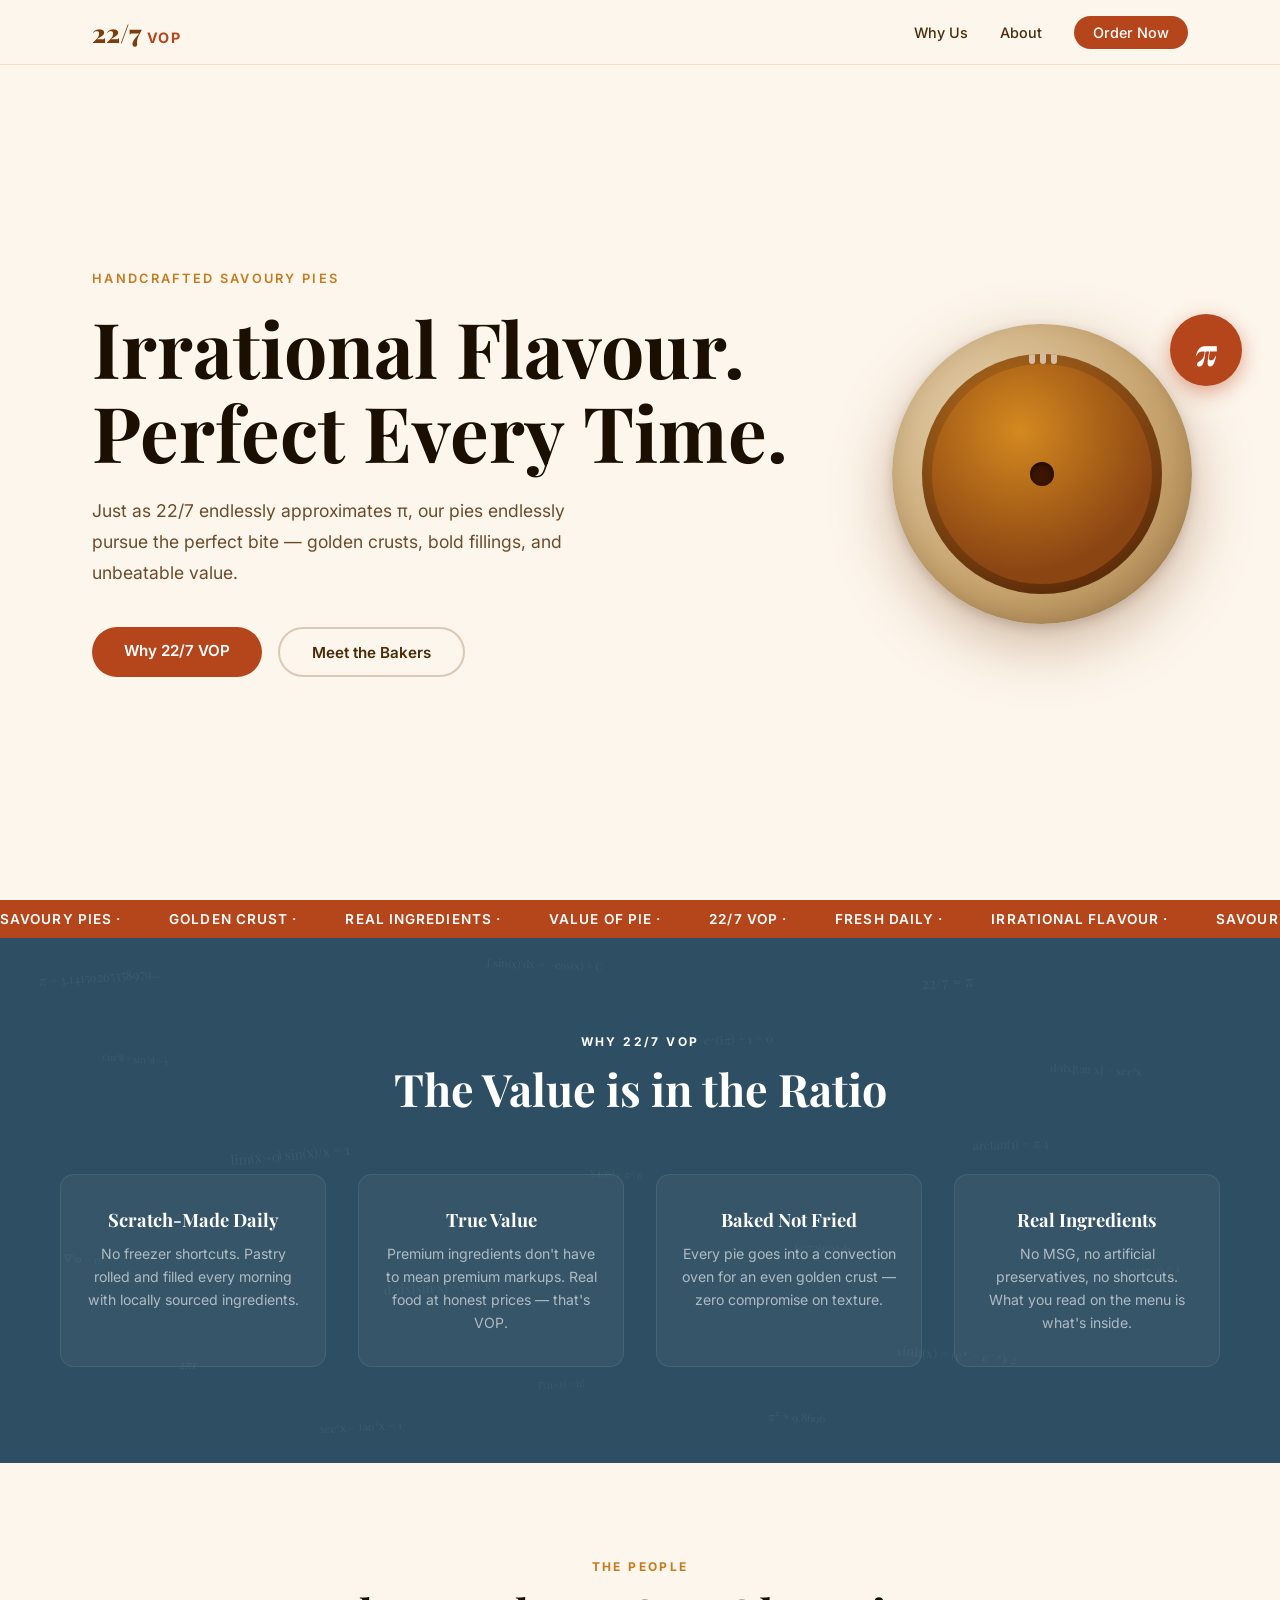
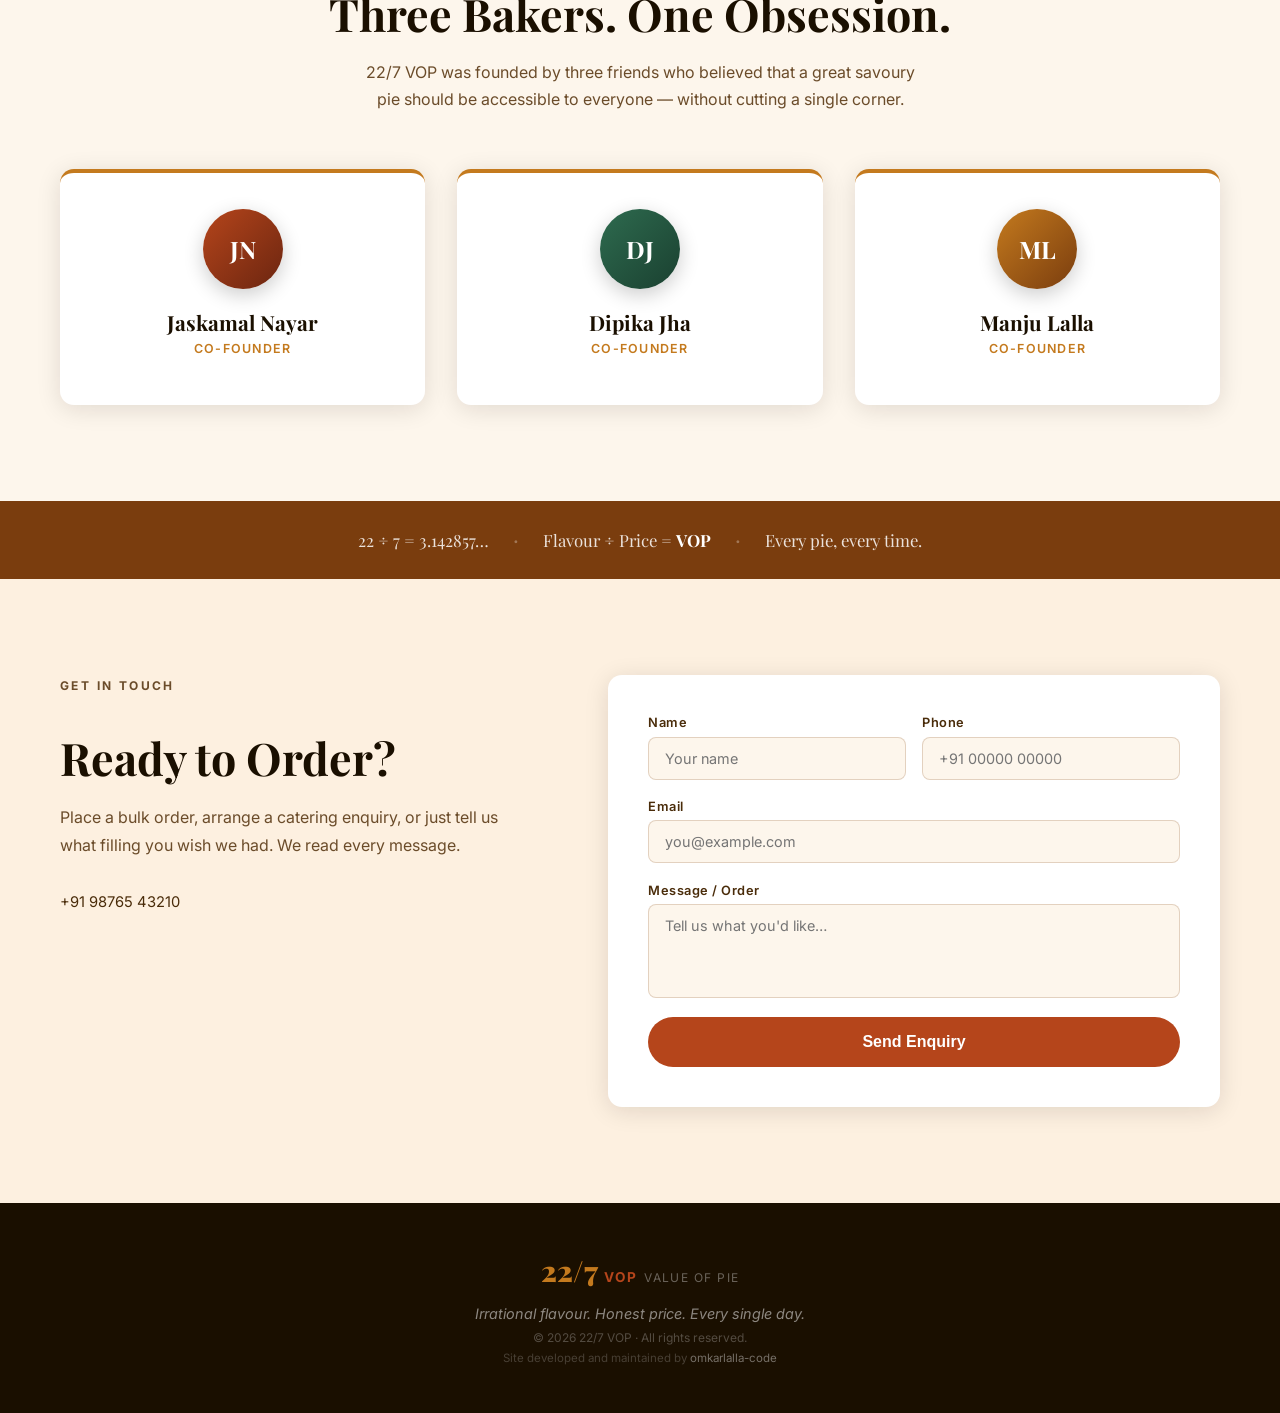
==== index.html @ 9747e8f8 "Initial commit — 22/7 VOP landing page" ====
<!DOCTYPE html>
<html lang="en">
<head>
  <meta charset="UTF-8" />
  <meta name="viewport" content="width=device-width, initial-scale=1.0" />
  <title>22/7 VOP — Value of Pie</title>
  <link rel="preconnect" href="https://fonts.googleapis.com" />
  <link href="https://fonts.googleapis.com/css2?family=Playfair+Display:wght@700;900&family=Inter:wght@400;500;600&display=swap" rel="stylesheet" />
  <link rel="stylesheet" href="style.css" />
</head>
<body>

  <!-- NAV -->
  <nav class="nav">
    <div class="nav-inner">
      <a href="#" class="logo">
        <span class="logo-fraction">22/7</span>
        <span class="logo-vop">VOP</span>
      </a>
      <ul class="nav-links">
        <li><a href="#why">Why Us</a></li>
        <li><a href="#about">About</a></li>
        <li><a href="#contact" class="btn-nav">Order Now</a></li>
      </ul>
    </div>
  </nav>

  <!-- HERO -->
  <header class="hero">
    <div class="hero-content">
      <p class="hero-eyebrow">Handcrafted Savoury Pies</p>
      <h1 class="hero-title">Irrational&nbsp;Flavour.<br />Perfect&nbsp;Every&nbsp;Time.</h1>
      <p class="hero-sub">
        Just as 22/7 endlessly approximates π, our pies endlessly pursue the perfect bite —
        golden crusts, bold fillings, and unbeatable value.
      </p>
      <div class="hero-cta">
        <a href="#why" class="btn-primary">Why 22/7 VOP</a>
        <a href="#about" class="btn-ghost">Meet the Bakers</a>
      </div>
    </div>
    <div class="hero-visual">
      <div class="pie-graphic">
        <div class="pie-plate">
          <div class="pie-body">
            <div class="pie-top">
              <div class="steam s1"></div>
              <div class="steam s2"></div>
              <div class="steam s3"></div>
              <div class="vent-hole"></div>
            </div>
          </div>
        </div>
      </div>
      <div class="pi-badge">π</div>
    </div>
  </header>

  <!-- TICKER -->
  <div class="ticker-wrap">
    <div class="ticker">
      <span>Savoury Pies ·</span>
      <span>Golden Crust ·</span>
      <span>Real Ingredients ·</span>
      <span>Value of Pie ·</span>
      <span>22/7 VOP ·</span>
      <span>Fresh Daily ·</span>
      <span>Irrational Flavour ·</span>
      <span>Savoury Pies ·</span>
      <span>Golden Crust ·</span>
      <span>Real Ingredients ·</span>
      <span>Value of Pie ·</span>
      <span>22/7 VOP ·</span>
      <span>Fresh Daily ·</span>
      <span>Irrational Flavour ·</span>
    </div>
  </div>

  <!-- WHY US -->
  <section class="section section-dark" id="why">
    <div class="chalk-math" aria-hidden="true">
      <span style="left:3%;top:6%;transform:rotate(-4deg);font-size:13px">π = 3.14159265358979...</span>
      <span style="left:38%;top:4%;transform:rotate(2deg);font-size:11px">∫ sin(x) dx = −cos(x) + C</span>
      <span style="left:72%;top:7%;transform:rotate(-3deg);font-size:15px">22/7 ≈ π</span>
      <span style="left:8%;top:22%;transform:rotate(5deg);font-size:10px">cos²θ + sin²θ = 1</span>
      <span style="left:55%;top:18%;transform:rotate(-2deg);font-size:12px">e^(iπ) + 1 = 0</span>
      <span style="left:82%;top:24%;transform:rotate(3deg);font-size:11px">d/dx[tan x] = sec²x</span>
      <span style="left:18%;top:40%;transform:rotate(-5deg);font-size:14px">lim(x→0) sin(x)/x = 1</span>
      <span style="left:46%;top:44%;transform:rotate(3deg);font-size:10px">∑ 1/n² = π²/6</span>
      <span style="left:76%;top:38%;transform:rotate(-2deg);font-size:12px">arctan(1) = π/4</span>
      <span style="left:5%;top:60%;transform:rotate(4deg);font-size:11px">∇²φ = 0</span>
      <span style="left:30%;top:65%;transform:rotate(-3deg);font-size:13px">d/dx[sin x] = cos x</span>
      <span style="left:62%;top:58%;transform:rotate(2deg);font-size:10px">∫₀^π sin(x) dx = 2</span>
      <span style="left:88%;top:62%;transform:rotate(-4deg);font-size:11px">tan(π/4) = 1</span>
      <span style="left:14%;top:80%;transform:rotate(3deg);font-size:12px">2πr</span>
      <span style="left:42%;top:84%;transform:rotate(-2deg);font-size:10px">Γ(n+1) = n!</span>
      <span style="left:70%;top:78%;transform:rotate(4deg);font-size:13px">sinh(x) = (eˣ − e⁻ˣ)/2</span>
      <span style="left:25%;top:92%;transform:rotate(-3deg);font-size:11px">sec²x − tan²x = 1</span>
      <span style="left:60%;top:90%;transform:rotate(2deg);font-size:12px">π² ≈ 9.8696</span>
    </div>
    <div class="container">
      <div class="section-header light">
        <p class="section-tag">Why 22/7 VOP</p>
        <h2 class="section-title">The Value is in the Ratio</h2>
      </div>
      <div class="pillars">
        <div class="pillar">
          <h3>Scratch-Made Daily</h3>
          <p>No freezer shortcuts. Pastry rolled and filled every morning with locally sourced ingredients.</p>
        </div>
        <div class="pillar">
          <h3>True Value</h3>
          <p>Premium ingredients don't have to mean premium markups. Real food at honest prices — that's VOP.</p>
        </div>
        <div class="pillar">
          <h3>Baked Not Fried</h3>
          <p>Every pie goes into a convection oven for an even golden crust — zero compromise on texture.</p>
        </div>
        <div class="pillar">
          <h3>Real Ingredients</h3>
          <p>No MSG, no artificial preservatives, no shortcuts. What you read on the menu is what's inside.</p>
        </div>
      </div>
    </div>
  </section>

  <!-- ABOUT / PARTNERS -->
  <section class="section" id="about">
    <div class="container">
      <div class="section-header">
        <p class="section-tag">The People</p>
        <h2 class="section-title">Three Bakers. One Obsession.</h2>
        <p class="section-desc">22/7 VOP was founded by three friends who believed that a great savoury pie should be accessible to everyone — without cutting a single corner.</p>
      </div>
      <div class="partners">

        <div class="partner-card">
          <div class="partner-avatar" style="background: linear-gradient(135deg, #b5451b, #6b2510);">
            <span>JN</span>
          </div>
          <h3>Jaskamal Nayar</h3>
          <p class="partner-role">Co-Founder</p>
        </div>

        <div class="partner-card">
          <div class="partner-avatar" style="background: linear-gradient(135deg, #2e6b4f, #1a4030);">
            <span>DJ</span>
          </div>
          <h3>Dipika Jha</h3>
          <p class="partner-role">Co-Founder</p>
        </div>

        <div class="partner-card">
          <div class="partner-avatar" style="background: linear-gradient(135deg, #c47a1e, #7a3d0e);">
            <span>ML</span>
          </div>
          <h3>Manju Lalla</h3>
          <p class="partner-role">Co-Founder</p>
        </div>

      </div>
    </div>
  </section>

  <!-- FORMULA STRIP -->
  <div class="formula-strip">
    <div class="formula-inner">
      <span class="formula-text">22 ÷ 7 = 3.142857…</span>
      <span class="formula-divider">·</span>
      <span class="formula-text">Flavour ÷ Price = <strong>VOP</strong></span>
      <span class="formula-divider">·</span>
      <span class="formula-text">Every pie, every time.</span>
    </div>
  </div>

  <!-- CONTACT / ORDER -->
  <section class="section section-warm" id="contact">
    <div class="container">
      <div class="contact-layout">
        <div class="contact-left">
          <p class="section-tag">Get in Touch</p>
          <h2 class="section-title">Ready to Order?</h2>
          <p>Place a bulk order, arrange a catering enquiry, or just tell us what filling you wish we had. We read every message.</p>
          <ul class="contact-details">
            <li>+91 98765 43210</li>
          </ul>
        </div>
        <!-- Formspree: sign up at formspree.io, create a form, replace XXXXXXXX below with your form ID -->
        <form class="contact-form" action="https://formspree.io/f/xzdjekpj" method="POST">
          <!-- redirect back to this page after submission -->
          <input type="hidden" name="_next" value="https://omkarlalla-code.github.io/22-7-vop/?sent=1" />
          <input type="hidden" name="_subject" value="New enquiry — 22/7 VOP" />
          <!-- honeypot spam guard -->
          <input type="text" name="_gotcha" style="display:none" />
          <div class="form-row">
            <div class="form-group">
              <label for="name">Name</label>
              <input type="text" id="name" name="name" placeholder="Your name" required />
            </div>
            <div class="form-group">
              <label for="phone">Phone</label>
              <input type="tel" id="phone" name="phone" placeholder="+91 00000 00000" />
            </div>
          </div>
          <div class="form-group">
            <label for="email">Email</label>
            <input type="email" id="email" name="email" placeholder="you@example.com" required />
          </div>
          <div class="form-group">
            <label for="message">Message / Order</label>
            <textarea id="message" name="message" rows="4" placeholder="Tell us what you'd like…" required></textarea>
          </div>
          <button type="submit" class="btn-primary full">Send Enquiry</button>
        </form>
      </div>
    </div>
  </section>

  <!-- FOOTER -->
  <footer class="footer">
    <div class="footer-inner">
      <div class="footer-logo">
        <span class="logo-fraction">22/7</span>
        <span class="logo-vop">VOP</span>
        <p>Value of Pie</p>
      </div>
      <p class="footer-tagline">Irrational flavour. Honest price. Every single day.</p>
      <p class="footer-copy">© 2026 22/7 VOP · All rights reserved.</p>
      <p class="footer-dev">Site developed and maintained by <a href="https://omkarlalla-code.github.io" target="_blank" rel="noopener">omkarlalla-code</a></p>
    </div>
  </footer>

</body>
</html>
---- style.css ----
/* =============================================
   22/7 VOP — Value of Pie · Landing Page CSS
   ============================================= */

*, *::before, *::after {
  box-sizing: border-box;
  margin: 0;
  padding: 0;
}

:root {
  --crust:     #c47a1e;
  --crust-dk:  #7a3d0e;
  --filling:   #b5451b;
  --herb:      #2e6b4f;
  --cream:     #fdf6ec;
  --dark:      #1a0f00;
  --mid:       #4a2c0a;
  --muted:     #6b4c2a;
  --white:     #ffffff;
  --radius:    14px;
  --shadow:    0 4px 24px rgba(26,15,0,.12);
}

html { scroll-behavior: smooth; }

body {
  font-family: 'Inter', sans-serif;
  background: var(--cream);
  color: var(--dark);
  overflow-x: hidden;
}

/* ── TYPOGRAPHY ── */
h1,h2,h3 { font-family: 'Playfair Display', serif; }

/* ── NAV ── */
.nav {
  position: fixed;
  top: 0; left: 0; right: 0;
  z-index: 100;
  background: rgba(253,246,236,.92);
  backdrop-filter: blur(12px);
  border-bottom: 1px solid rgba(196,122,30,.18);
}
.nav-inner {
  max-width: 1160px;
  margin: 0 auto;
  padding: 0 2rem;
  height: 64px;
  display: flex;
  align-items: center;
  justify-content: space-between;
}
.logo {
  text-decoration: none;
  display: flex;
  align-items: baseline;
  gap: .35rem;
}
.logo-fraction {
  font-family: 'Playfair Display', serif;
  font-weight: 900;
  font-size: 1.6rem;
  color: var(--crust-dk);
}
.logo-vop {
  font-weight: 700;
  font-size: .9rem;
  letter-spacing: .12em;
  color: var(--filling);
  text-transform: uppercase;
}
.nav-links {
  list-style: none;
  display: flex;
  align-items: center;
  gap: 2rem;
}
.nav-links a {
  text-decoration: none;
  font-size: .9rem;
  font-weight: 500;
  color: var(--mid);
  transition: color .2s;
}
.nav-links a:hover { color: var(--crust); }
.btn-nav {
  background: var(--filling) !important;
  color: var(--white) !important;
  padding: .5rem 1.2rem;
  border-radius: 999px;
  transition: background .2s !important;
}
.btn-nav:hover { background: var(--crust-dk) !important; }

/* ── HERO ── */
.hero {
  min-height: 100vh;
  padding: 7rem 2rem 4rem;
  max-width: 1160px;
  margin: 0 auto;
  display: flex;
  align-items: center;
  gap: 4rem;
}
.hero-content { flex: 1; }
.hero-eyebrow {
  font-size: .8rem;
  font-weight: 600;
  letter-spacing: .18em;
  text-transform: uppercase;
  color: var(--crust);
  margin-bottom: 1.2rem;
}
.hero-title {
  font-size: clamp(2.6rem, 6vw, 4.8rem);
  line-height: 1.1;
  color: var(--dark);
  margin-bottom: 1.4rem;
}
.hero-sub {
  font-size: 1.1rem;
  line-height: 1.75;
  color: var(--muted);
  max-width: 520px;
  margin-bottom: 2.4rem;
}
.hero-cta { display: flex; gap: 1rem; flex-wrap: wrap; }

/* ── VISUAL SIDE ── */
.hero-visual {
  flex: 0 0 380px;
  position: relative;
  display: flex;
  align-items: center;
  justify-content: center;
}
.pie-graphic {
  position: relative;
  width: 300px;
  height: 300px;
}
.pie-plate {
  width: 300px;
  height: 300px;
  border-radius: 50%;
  background: radial-gradient(circle at 35% 35%, #e8d5b4, #c4a06a 60%, #9a7240);
  box-shadow:
    0 20px 60px rgba(122,61,14,.35),
    0 4px 12px rgba(0,0,0,.15),
    inset 0 -6px 20px rgba(0,0,0,.1);
  display: flex;
  align-items: center;
  justify-content: center;
}
.pie-body {
  width: 240px;
  height: 240px;
  border-radius: 50%;
  background: radial-gradient(circle at 40% 35%, #c47a1e, #7a3d0e 65%, #4a1a02);
  box-shadow: inset 0 -8px 24px rgba(0,0,0,.25), inset 0 4px 16px rgba(255,200,100,.15);
  position: relative;
  overflow: hidden;
}
.pie-top {
  position: absolute;
  inset: 10px;
  border-radius: 50%;
  background: radial-gradient(circle at 40% 30%, #d4891f, #8b4513 70%);
  display: flex;
  align-items: center;
  justify-content: center;
}
.vent-hole {
  width: 24px;
  height: 24px;
  border-radius: 50%;
  background: #3d1500;
  box-shadow: inset 0 2px 6px rgba(0,0,0,.6);
}
/* steam */
.steam {
  position: absolute;
  bottom: 100%;
  width: 6px;
  border-radius: 3px;
  background: rgba(255,255,255,.6);
  animation: rise 2s ease-in-out infinite;
}
.s1 { left: 44%; height: 30px; animation-delay: 0s; }
.s2 { left: 49%; height: 22px; animation-delay: .6s; }
.s3 { left: 54%; height: 28px; animation-delay: 1.2s; }

@keyframes rise {
  0%   { transform: translateY(0) scaleX(1); opacity: .7; }
  100% { transform: translateY(-40px) scaleX(1.6); opacity: 0; }
}

.pi-badge {
  position: absolute;
  top: -10px;
  right: -10px;
  width: 72px;
  height: 72px;
  border-radius: 50%;
  background: var(--filling);
  color: var(--white);
  font-family: 'Playfair Display', serif;
  font-size: 2.4rem;
  font-weight: 700;
  display: flex;
  align-items: center;
  justify-content: center;
  box-shadow: 0 6px 20px rgba(181,69,27,.45);
  animation: float 3s ease-in-out infinite;
}

@keyframes float {
  0%,100% { transform: translateY(0); }
  50%      { transform: translateY(-8px); }
}

/* ── BUTTONS ── */
.btn-primary {
  display: inline-block;
  background: var(--filling);
  color: var(--white);
  text-decoration: none;
  padding: .85rem 2rem;
  border-radius: 999px;
  font-weight: 600;
  font-size: .95rem;
  transition: background .2s, transform .15s;
  border: none;
  cursor: pointer;
}
.btn-primary:hover { background: var(--crust-dk); transform: translateY(-2px); }
.btn-primary.full  { width: 100%; text-align: center; font-size: 1rem; padding: 1rem; }

.btn-ghost {
  display: inline-block;
  background: transparent;
  color: var(--mid);
  text-decoration: none;
  padding: .85rem 2rem;
  border-radius: 999px;
  font-weight: 600;
  font-size: .95rem;
  border: 2px solid rgba(122,61,14,.25);
  transition: border-color .2s, color .2s;
}
.btn-ghost:hover { border-color: var(--crust); color: var(--crust-dk); }

.btn-small {
  display: inline-block;
  background: var(--crust);
  color: var(--white);
  text-decoration: none;
  padding: .45rem 1.1rem;
  border-radius: 999px;
  font-size: .8rem;
  font-weight: 600;
  transition: background .2s;
}
.btn-small:hover { background: var(--crust-dk); }

/* ── TICKER ── */
.ticker-wrap {
  background: var(--filling);
  overflow: hidden;
  padding: .7rem 0;
}
.ticker {
  display: flex;
  gap: 2rem;
  white-space: nowrap;
  animation: scroll-left 22s linear infinite;
  width: max-content;
}
.ticker span {
  font-size: .85rem;
  font-weight: 600;
  letter-spacing: .08em;
  color: var(--white);
  text-transform: uppercase;
  padding-right: 1rem;
}
@keyframes scroll-left {
  from { transform: translateX(0); }
  to   { transform: translateX(-50%); }
}

/* ── SECTIONS ── */
.section { padding: 6rem 2rem; }
.section-dark  {
  background: #2e4f63;
  position: relative;
  overflow: hidden;
}
.section-warm  { background: #fdf0e0; }
.container { max-width: 1160px; margin: 0 auto; }

.section-header { text-align: center; margin-bottom: 3.5rem; }
.section-header.light .section-title,
.section-header.light .section-tag { color: var(--white); }
.section-header.light .section-desc { color: rgba(255,255,255,.65); }

.section-tag {
  font-size: .75rem;
  font-weight: 700;
  letter-spacing: .2em;
  text-transform: uppercase;
  color: var(--crust);
  display: block;
  margin-bottom: .6rem;
}
.section-title {
  font-size: clamp(1.8rem, 4vw, 2.8rem);
  color: var(--dark);
  margin-bottom: 1rem;
}
.section-desc {
  font-size: 1rem;
  color: var(--muted);
  max-width: 560px;
  margin: 0 auto;
  line-height: 1.7;
}

/* ── PIE GRID ── */
.pie-grid {
  display: grid;
  grid-template-columns: repeat(auto-fill, minmax(300px, 1fr));
  gap: 1.5rem;
}
.pie-card {
  background: var(--white);
  border-radius: var(--radius);
  overflow: hidden;
  box-shadow: var(--shadow);
  transition: transform .2s, box-shadow .2s;
}
.pie-card:hover {
  transform: translateY(-6px);
  box-shadow: 0 12px 40px rgba(26,15,0,.18);
}
.pie-card-top {
  height: 130px;
  display: flex;
  align-items: center;
  justify-content: center;
  position: relative;
  overflow: hidden;
}
.pie-icon {
  font-size: 3.5rem;
  filter: drop-shadow(0 4px 10px rgba(0,0,0,.3));
  z-index: 1;
}
.pie-slice-deco {
  position: absolute;
  bottom: -30px;
  right: -30px;
  width: 100px;
  height: 100px;
  border-radius: 50%;
  background: rgba(255,255,255,.08);
}
.pie-card-body { padding: 1.4rem; }
.pie-tag {
  font-size: .7rem;
  font-weight: 700;
  letter-spacing: .12em;
  text-transform: uppercase;
  color: var(--crust);
  background: rgba(196,122,30,.1);
  padding: .25rem .65rem;
  border-radius: 999px;
  display: inline-block;
  margin-bottom: .75rem;
}
.pie-card-body h3 {
  font-size: 1.25rem;
  margin-bottom: .5rem;
  color: var(--dark);
}
.pie-card-body p {
  font-size: .88rem;
  color: var(--muted);
  line-height: 1.65;
  margin-bottom: 1.2rem;
}
.pie-footer {
  display: flex;
  align-items: center;
  justify-content: space-between;
}
.pie-price {
  font-family: 'Playfair Display', serif;
  font-size: 1.4rem;
  font-weight: 700;
  color: var(--filling);
}

/* ── CHALK MATH TEXTURE ── */
.chalk-math {
  position: absolute;
  inset: 0;
  pointer-events: none;
  user-select: none;
}
.chalk-math span {
  position: absolute;
  color: #ffffff;
  opacity: 0.055;
  font-family: 'Georgia', 'Playfair Display', serif;
  white-space: nowrap;
  line-height: 1;
}

/* ── PILLARS ── */
.pillars {
  display: grid;
  grid-template-columns: repeat(auto-fill, minmax(220px, 1fr));
  gap: 2rem;
}
.pillar {
  text-align: center;
  padding: 2rem 1.5rem;
  border-radius: var(--radius);
  background: rgba(255,255,255,.04);
  border: 1px solid rgba(255,255,255,.08);
  transition: background .2s;
}
.pillar:hover { background: rgba(255,255,255,.07); }
.pillar h3 {
  font-size: 1.15rem;
  color: var(--white);
  margin-bottom: .6rem;
}
.pillar p {
  font-size: .88rem;
  color: rgba(255,255,255,.6);
  line-height: 1.65;
}

/* ── PARTNERS ── */
.partners {
  display: grid;
  grid-template-columns: repeat(auto-fill, minmax(280px, 1fr));
  gap: 2rem;
}
.partner-card {
  background: var(--white);
  border-radius: var(--radius);
  padding: 2.2rem 2rem;
  text-align: center;
  box-shadow: var(--shadow);
  border-top: 4px solid var(--crust);
  transition: transform .2s;
}
.partner-card:hover { transform: translateY(-4px); }
.partner-avatar {
  width: 80px;
  height: 80px;
  border-radius: 50%;
  margin: 0 auto 1.2rem;
  display: flex;
  align-items: center;
  justify-content: center;
  font-size: 1.5rem;
  font-weight: 700;
  color: var(--white);
  font-family: 'Playfair Display', serif;
  box-shadow: 0 6px 20px rgba(0,0,0,.2);
}
.partner-card h3 {
  font-size: 1.3rem;
  color: var(--dark);
  margin-bottom: .3rem;
}
.partner-role {
  font-size: .78rem;
  font-weight: 600;
  letter-spacing: .1em;
  text-transform: uppercase;
  color: var(--crust);
  margin-bottom: .9rem;
}
.partner-bio {
  font-size: .88rem;
  color: var(--muted);
  line-height: 1.7;
}

/* ── FORMULA STRIP ── */
.formula-strip {
  background: var(--crust-dk);
  padding: 1.6rem 2rem;
  text-align: center;
}
.formula-inner {
  display: flex;
  align-items: center;
  justify-content: center;
  gap: 1.5rem;
  flex-wrap: wrap;
}
.formula-text {
  font-family: 'Playfair Display', serif;
  font-size: 1.05rem;
  color: rgba(255,255,255,.85);
}
.formula-text strong { color: var(--white); }
.formula-divider {
  color: rgba(255,255,255,.3);
  font-size: 1.4rem;
}

/* ── CONTACT ── */
.contact-layout {
  display: grid;
  grid-template-columns: 1fr 1.2fr;
  gap: 5rem;
  align-items: start;
}
.contact-left h2 { margin-bottom: 1rem; }
.contact-left p {
  color: var(--muted);
  line-height: 1.75;
  margin-bottom: 2rem;
}
.contact-details {
  list-style: none;
  display: flex;
  flex-direction: column;
  gap: .9rem;
}
.contact-details li {
  font-size: .92rem;
  color: var(--mid);
  line-height: 1.5;
}

/* FORM */
.contact-form {
  background: var(--white);
  padding: 2.5rem;
  border-radius: var(--radius);
  box-shadow: var(--shadow);
  display: flex;
  flex-direction: column;
  gap: 1.2rem;
}
.form-row {
  display: grid;
  grid-template-columns: 1fr 1fr;
  gap: 1rem;
}
.form-group {
  display: flex;
  flex-direction: column;
  gap: .4rem;
}
.form-group label {
  font-size: .8rem;
  font-weight: 600;
  color: var(--mid);
  letter-spacing: .04em;
}
.form-group input,
.form-group textarea {
  border: 1.5px solid rgba(122,61,14,.2);
  border-radius: 8px;
  padding: .75rem 1rem;
  font-size: .9rem;
  font-family: 'Inter', sans-serif;
  color: var(--dark);
  background: var(--cream);
  outline: none;
  transition: border-color .2s;
  resize: none;
}
.form-group input:focus,
.form-group textarea:focus { border-color: var(--crust); }

/* ── FOOTER ── */
.footer {
  background: var(--dark);
  padding: 3rem 2rem;
}
.footer-inner {
  max-width: 1160px;
  margin: 0 auto;
  text-align: center;
}
.footer-logo {
  display: flex;
  align-items: baseline;
  justify-content: center;
  gap: .4rem;
  margin-bottom: .4rem;
}
.footer-logo .logo-fraction {
  font-family: 'Playfair Display', serif;
  font-size: 1.8rem;
  font-weight: 900;
  color: var(--crust);
}
.footer-logo .logo-vop {
  font-weight: 700;
  font-size: .85rem;
  letter-spacing: .14em;
  color: var(--filling);
}
.footer-logo p {
  font-size: .75rem;
  color: rgba(255,255,255,.35);
  letter-spacing: .12em;
  text-transform: uppercase;
  margin-top: .2rem;
}
.footer-tagline {
  font-size: .9rem;
  color: rgba(255,255,255,.5);
  margin: 1rem 0 .5rem;
  font-style: italic;
}
.footer-copy {
  font-size: .75rem;
  color: rgba(255,255,255,.25);
}
.footer-dev {
  font-size: .72rem;
  color: rgba(255,255,255,.2);
  margin-top: .35rem;
}
.footer-dev a {
  color: rgba(255,255,255,.4);
  text-decoration: none;
  transition: color .2s;
}
.footer-dev a:hover { color: var(--crust); }

/* ── RESPONSIVE ── */
@media (max-width: 860px) {
  .hero {
    flex-direction: column;
    text-align: center;
    padding-top: 6rem;
  }
  .hero-content { order: 2; }
  .hero-visual  { order: 1; flex: none; }
  .hero-cta { justify-content: center; }
  .hero-sub { margin: 0 auto 2rem; }
  .hero-visual { width: 220px; height: 220px; }
  .pie-graphic, .pie-plate { width: 220px; height: 220px; }
  .pie-body { width: 175px; height: 175px; }

  .contact-layout { grid-template-columns: 1fr; gap: 3rem; }
  .form-row { grid-template-columns: 1fr; }

  .nav-links { gap: 1rem; }
  .nav-links li:not(:last-child) { display: none; }
}

@media (max-width: 560px) {
  .hero-title { font-size: 2.2rem; }
  .section { padding: 4rem 1.2rem; }
  .formula-inner { flex-direction: column; gap: .5rem; }
  .contact-form { padding: 1.5rem; }
}
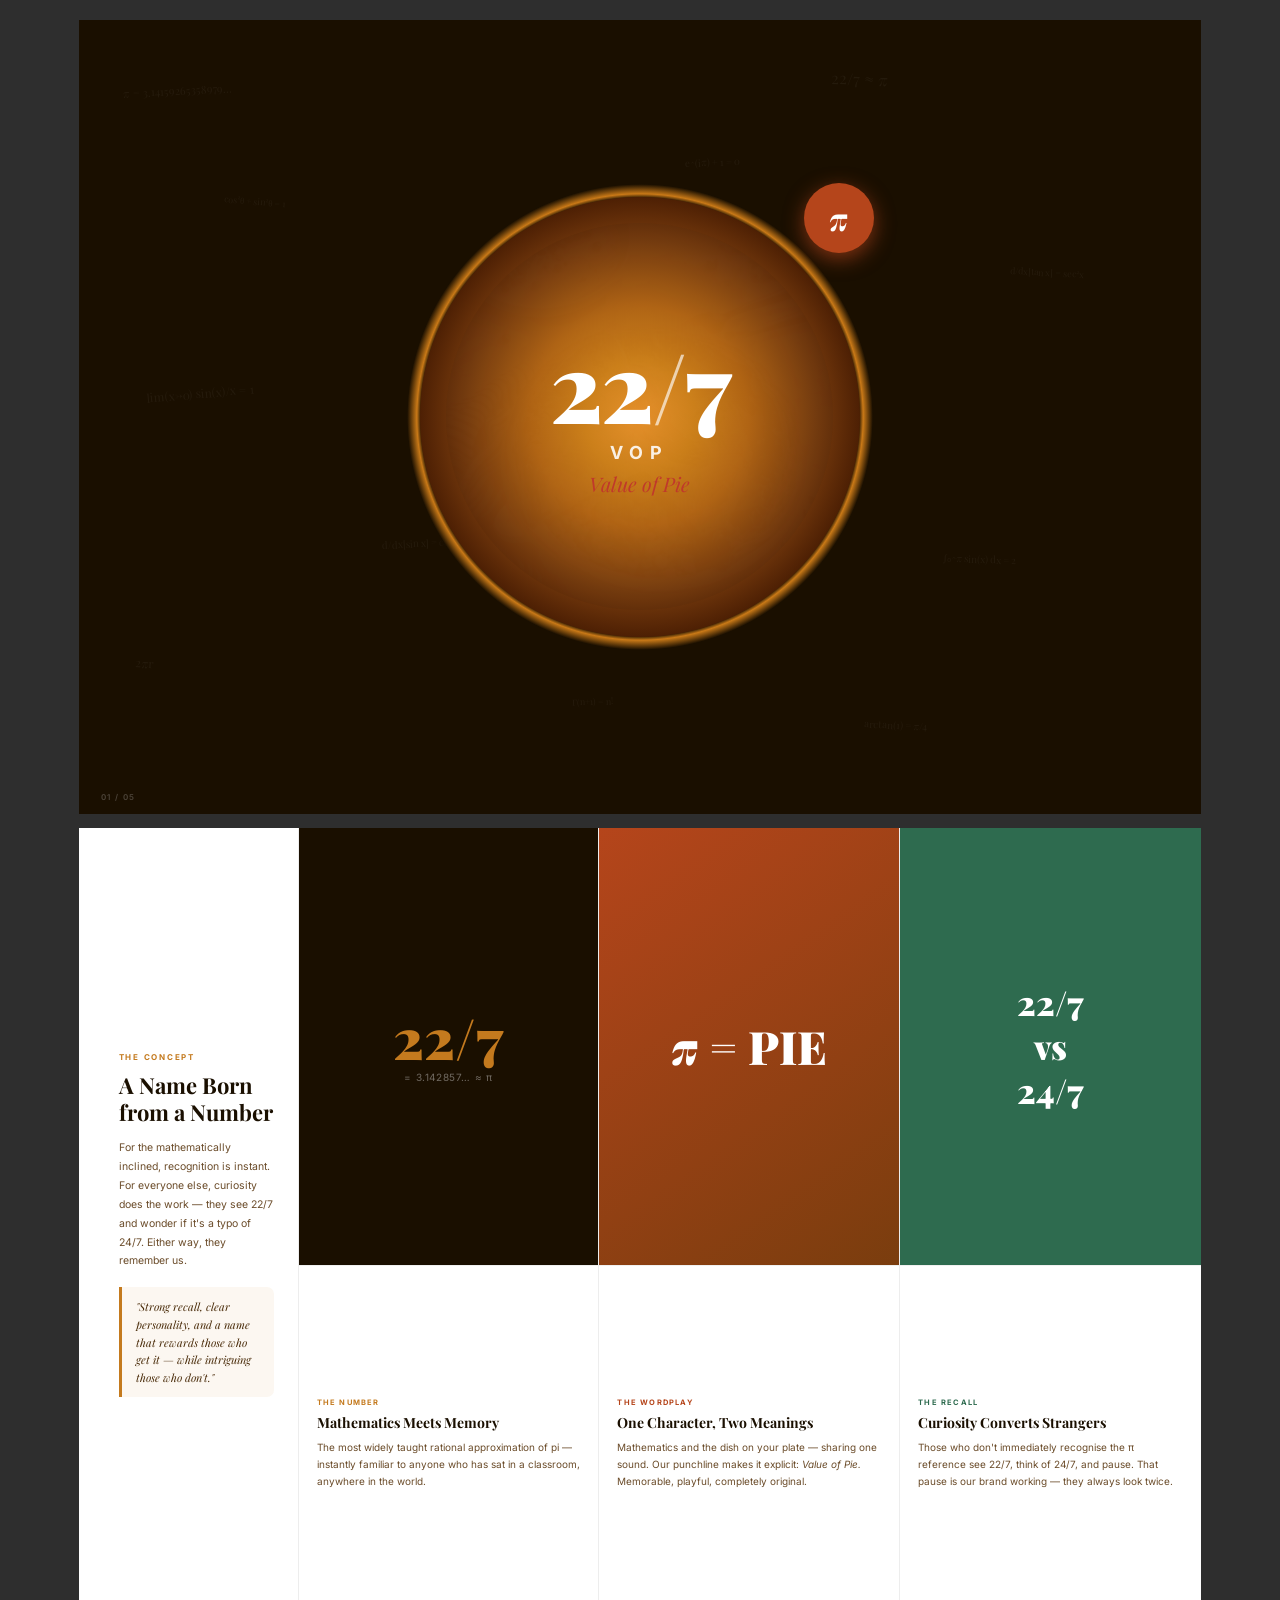
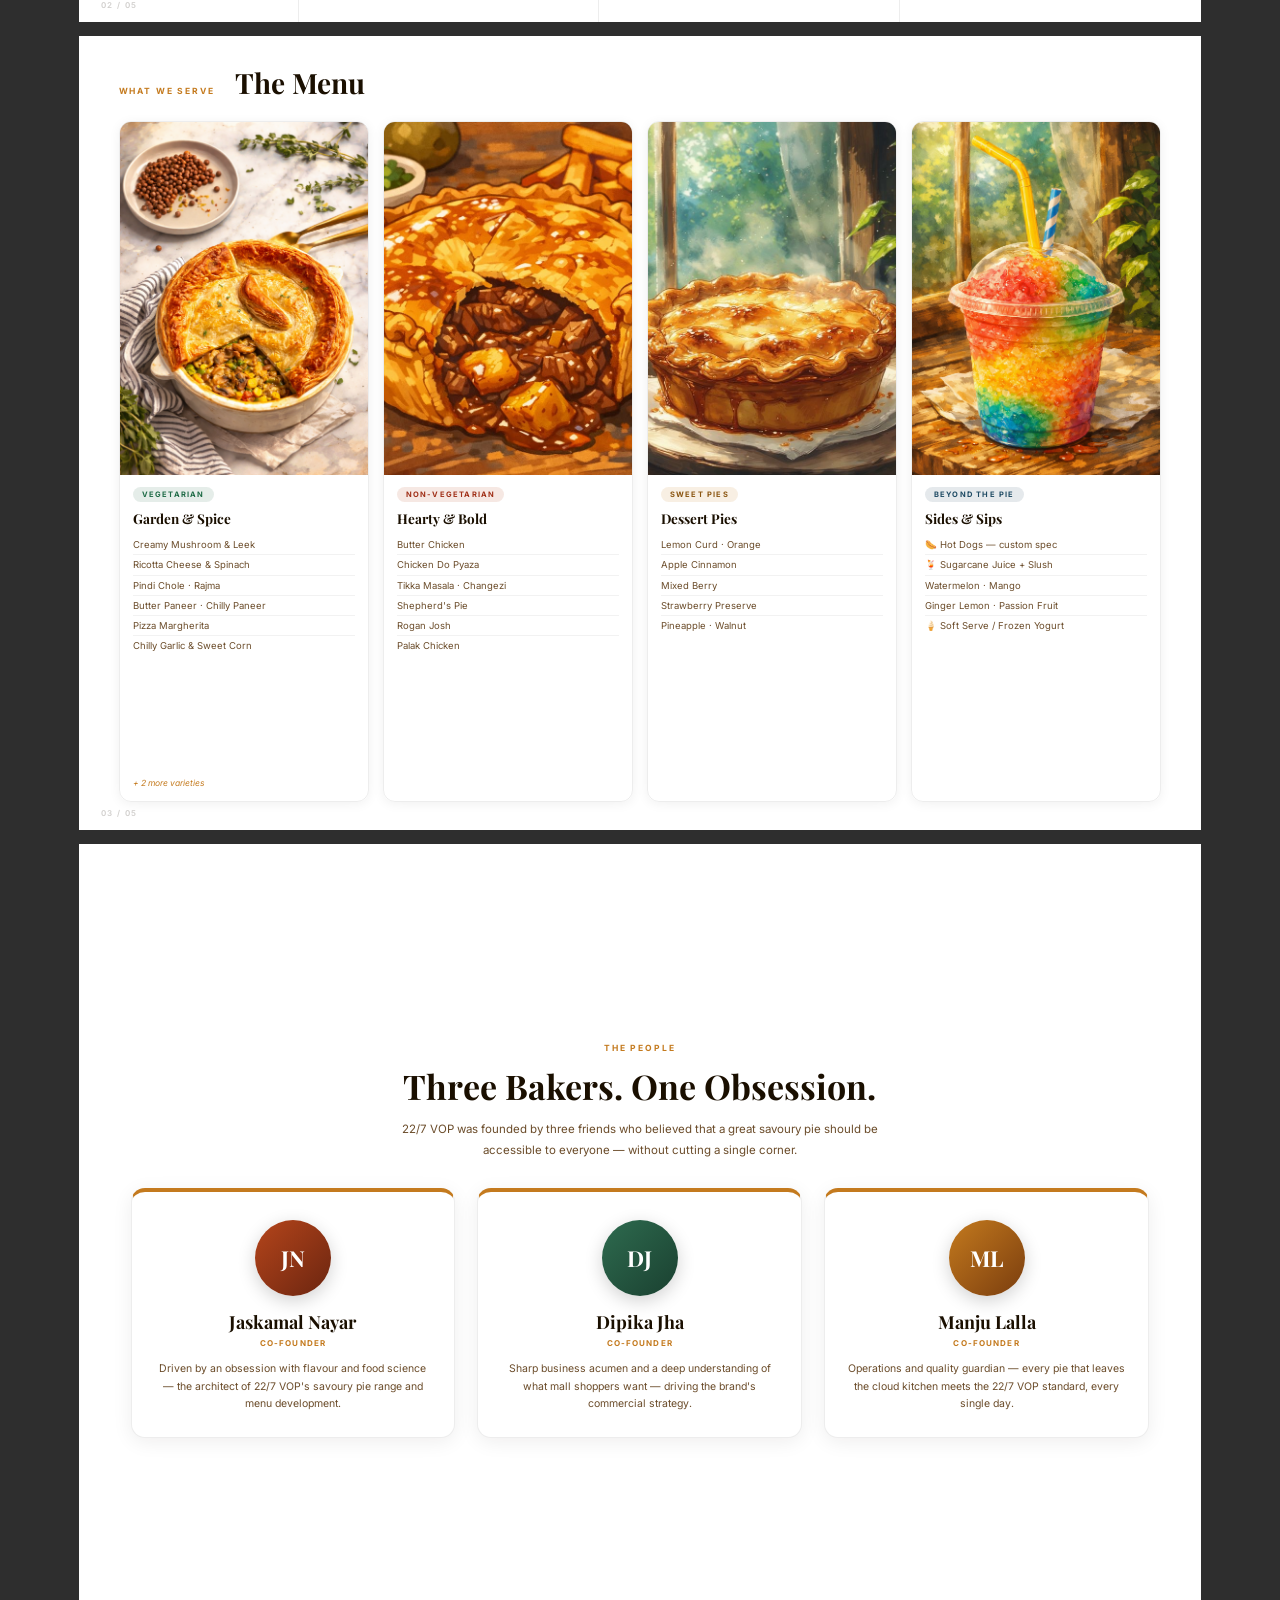
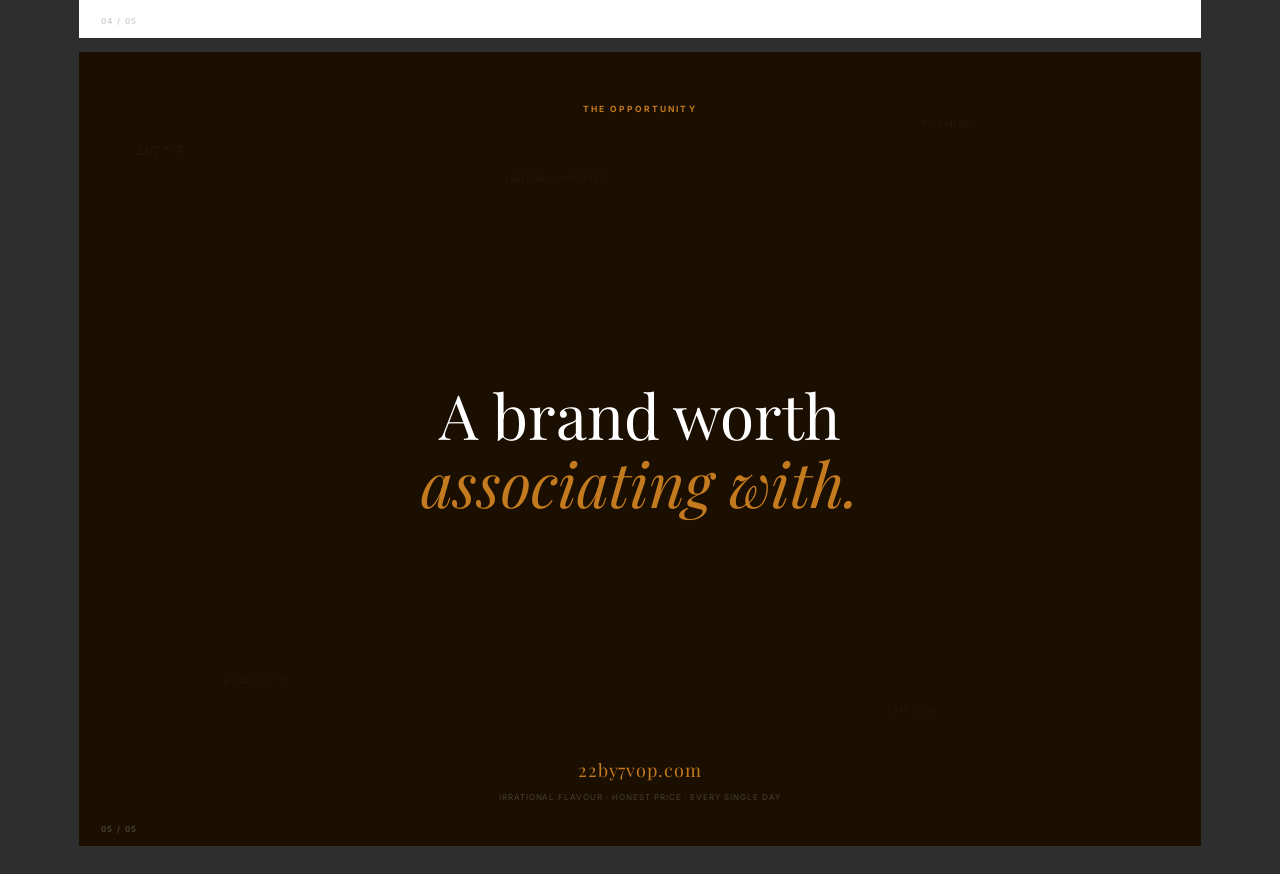
==== commit 54700b38: "Replace lander with A4 brand pitch deck 5-slide print-ready deck: gradient cover, concept art menu, " ====
--- a/index.html
+++ b/index.html
@@ -3,232 +3,801 @@
 <head>
   <meta charset="UTF-8" />
   <meta name="viewport" content="width=device-width, initial-scale=1.0" />
-  <title>22/7 VOP — Value of Pie</title>
+  <title>22/7 VOP — Brand Pitch Deck</title>
   <link rel="preconnect" href="https://fonts.googleapis.com" />
-  <link href="https://fonts.googleapis.com/css2?family=Playfair+Display:wght@700;900&family=Inter:wght@400;500;600&display=swap" rel="stylesheet" />
-  <link rel="stylesheet" href="style.css" />
+  <link href="https://fonts.googleapis.com/css2?family=Playfair+Display:ital,wght@0,400;0,700;0,900;1,400;1,700&family=Inter:wght@300;400;500;600;700&display=swap" rel="stylesheet" />
+  <style>
+    :root {
+      --crust:    #c47a1e;
+      --crust-dk: #7a3d0e;
+      --filling:  #b5451b;
+      --herb:     #2e6b4f;
+      --dark:     #1a0f00;
+      --mid:      #4a2c0a;
+      --muted:    #6b4c2a;
+    }
+
+    *, *::before, *::after { box-sizing: border-box; margin: 0; padding: 0; }
+    html, body { height: 100%; }
+
+    body {
+      font-family: 'Inter', sans-serif;
+      background: #2e2e2e;
+      overflow-x: hidden;
+    }
+
+    .deck-wrapper {
+      display: flex;
+      flex-direction: column;
+      align-items: center;
+      padding: 20px 0 28px;
+      gap: 14px;
+    }
+
+    .slide-wrap {
+      position: relative;
+      flex-shrink: 0;
+    }
+
+    .slide {
+      width: 297mm;
+      height: 210mm;
+      position: absolute;
+      top: 0; left: 0;
+      transform-origin: top left;
+      overflow: hidden;
+      font-size: 13px;
+    }
+
+    .math-bg {
+      position: absolute;
+      inset: 0;
+      pointer-events: none;
+      user-select: none;
+      overflow: hidden;
+    }
+    .math-bg span {
+      position: absolute;
+      font-family: 'Playfair Display', serif;
+      white-space: nowrap;
+      opacity: .042;
+      color: #fff;
+    }
+
+    /* ══════════════════════════════════════
+       SLIDE 1 — COVER
+    ══════════════════════════════════════ */
+    .s-cover {
+      background: var(--dark);
+      display: flex;
+      flex-direction: column;
+      align-items: center;
+      justify-content: center;
+      padding: 0;
+    }
+    /* Large ambient glow spreading ~3× beyond circle radius */
+    .cover-glow {
+      position: absolute;
+      inset: 0;
+      background:
+        radial-gradient(circle 62% at 50% 50%, rgba(196,122,30,.28) 0%, rgba(122,61,14,.12) 45%, transparent 78%),
+        radial-gradient(circle 90% at 50% 50%, rgba(74,28,5,.35) 0%, transparent 100%);
+      pointer-events: none;
+    }
+    /* Orange brand circle — gradient from dark bg at edges → orange at centre */
+    .brand-ring {
+      position: relative;
+      z-index: 2;
+      flex-shrink: 0;
+    }
+    .brand-circle {
+      width: 440px;
+      height: 440px;
+      border-radius: 50%;
+      background: radial-gradient(circle at 50% 50%,
+        #f0962c 0%,
+        #d4841a 18%,
+        #b86814 35%,
+        #7a3d0e 56%,
+        #3d1500 76%,
+        #1a0f00 92%,
+        #1a0f00 100%
+      );
+      display: flex;
+      flex-direction: column;
+      align-items: center;
+      justify-content: center;
+      text-align: center;
+      padding: 30px;
+      position: relative;
+      overflow: hidden;
+    }
+    /* Pie watermark — inside brand circle */
+    .pie-watermark {
+      position: absolute;
+      inset: 0;
+      display: flex;
+      align-items: center;
+      justify-content: center;
+      pointer-events: none;
+      z-index: 0;
+    }
+    .pie-watermark img {
+      width: 88%;
+      height: 88%;
+      object-fit: cover;
+      border-radius: 50%;
+      opacity: 0.042;
+      filter: grayscale(100%) brightness(0.16) sepia(1) hue-rotate(155deg) saturate(1.4);
+    }
+    .bc-num {
+      font-family: 'Playfair Display', serif;
+      font-weight: 900;
+      font-size: 96px;
+      color: #fff;
+      line-height: 1;
+      letter-spacing: -.02em;
+      position: relative;
+      z-index: 1;
+    }
+    .bc-slash { color: rgba(255,255,255,.65); }
+    .bc-vop {
+      font-weight: 700;
+      font-size: 18px;
+      letter-spacing: .38em;
+      color: rgba(255,255,255,.88);
+      text-transform: uppercase;
+      margin: 10px 0 8px;
+      position: relative;
+      z-index: 1;
+    }
+    .bc-sub {
+      font-family: 'Playfair Display', serif;
+      font-style: italic;
+      font-size: 20px;
+      color: #c0392b;
+      line-height: 1.3;
+      position: relative;
+      z-index: 1;
+    }
+    /* Ring around the brand circle — gradient from dark bg (outer) → rgb(201,121,23) (inner) */
+    .cover-ring {
+      position: absolute;
+      top: 50%;
+      left: 50%;
+      transform: translate(-50%, -50%);
+      width: 480px;
+      height: 480px;
+      border-radius: 50%;
+      /* circle 240px = explicit radius so % stops map to real px correctly */
+      background: radial-gradient(circle 240px at 50% 50%,
+        transparent           0%,
+        transparent           90%,
+        rgba(201,121,23,.2)   91.5%,
+        rgb(201,121,23)       93%,
+        rgba(26,15,0,.9)      97%,
+        rgba(26,15,0,0)       100%
+      );
+      pointer-events: none;
+      z-index: 1;
+    }
+    /* Decorative ring — (unused, kept for reference) */
+    .slide-ring {
+      position: absolute;
+      top: 50%;
+      left: 50%;
+      transform: translate(-50%, -50%);
+      width: 330px;
+      height: 330px;
+      border-radius: 50%;
+      border: 3px solid rgb(201, 121, 23);
+      /* Inward gradient via box-shadow; solid border continues at rgb(201,121,23) */
+      box-shadow:
+        inset 0 0 110px rgba(26,15,0,.32),
+        inset 0 0 55px  rgba(74,30,5,.18),
+        inset 0 0 22px  rgba(196,122,30,.10);
+      pointer-events: none;
+      z-index: 0;
+    }
+    /* Lighter variant for white-background slides */
+    .slide-ring-light {
+      border-color: rgba(201, 121, 23, 0.55);
+      box-shadow:
+        inset 0 0 110px rgba(26,15,0,.18),
+        inset 0 0 55px  rgba(74,30,5,.12),
+        inset 0 0 22px  rgba(196,122,30,.08);
+    }
+    .pi-badge {
+      position: absolute;
+      top: -14px;
+      right: -14px;
+      width: 70px;
+      height: 70px;
+      border-radius: 50%;
+      background: var(--filling);
+      color: #fff;
+      font-family: 'Playfair Display', serif;
+      font-size: 32px;
+      font-weight: 700;
+      display: flex;
+      align-items: center;
+      justify-content: center;
+      box-shadow: 0 6px 20px rgba(181,69,27,.65);
+    }
+
+    /* ══════════════════════════════════════
+       SLIDE 2 — THE IDEA
+       Full-screen grid, similar style to slide 3
+    ══════════════════════════════════════ */
+    .s-idea {
+      background: #ffffff;
+      display: grid;
+      grid-template-columns: 220px 1fr;
+      overflow: hidden;
+    }
+    /* Left text pane */
+    .idea-text {
+      padding: 36px 24px 36px 40px;
+      display: flex;
+      flex-direction: column;
+      justify-content: center;
+      border-right: 1px solid rgba(0,0,0,.07);
+    }
+    .idea-text .eyebrow {
+      font-size: 8px;
+      font-weight: 700;
+      letter-spacing: .22em;
+      text-transform: uppercase;
+      color: var(--crust);
+      display: block;
+      margin-bottom: 10px;
+    }
+    .idea-text h2 {
+      font-family: 'Playfair Display', serif;
+      font-size: 22px;
+      line-height: 1.2;
+      color: var(--dark);
+      margin-bottom: 14px;
+    }
+    .idea-text p {
+      font-size: 10.5px;
+      line-height: 1.8;
+      color: var(--muted);
+      margin-bottom: 12px;
+    }
+    .idea-quote {
+      border-left: 3px solid var(--crust);
+      background: rgba(196,122,30,.06);
+      padding: 11px 14px;
+      border-radius: 0 7px 7px 0;
+      margin-top: 4px;
+    }
+    .idea-quote p {
+      font-family: 'Playfair Display', serif;
+      font-style: italic;
+      font-size: 11px;
+      color: var(--mid);
+      margin: 0;
+      line-height: 1.6;
+    }
+    /* Right: 3 full-height cards (like slide 3 columns) */
+    .idea-cards {
+      display: grid;
+      grid-template-columns: repeat(3, 1fr);
+    }
+    .icard {
+      display: flex;
+      flex-direction: column;
+      border-right: 1px solid rgba(0,0,0,.07);
+    }
+    .icard:last-child { border-right: none; }
+    /* Visual top section (~55% height) */
+    .icard-visual {
+      flex: 0 0 55%;
+      display: flex;
+      flex-direction: column;
+      align-items: center;
+      justify-content: center;
+      text-align: center;
+      padding: 24px 20px;
+      position: relative;
+      overflow: hidden;
+    }
+    .icard-dark .icard-visual  { background: var(--dark); }
+    .icard-red  .icard-visual  { background: linear-gradient(145deg, var(--filling), var(--crust-dk)); }
+    .icard-green .icard-visual { background: var(--herb); }
+    /* Big symbol/number in visual */
+    .icard-sym {
+      font-family: 'Playfair Display', serif;
+      font-weight: 900;
+      color: #fff;
+      line-height: 1;
+    }
+    .icard-dark  .icard-sym { font-size: 56px; color: var(--crust); }
+    .icard-red   .icard-sym { font-size: 46px; }
+    .icard-green .icard-sym { font-size: 42px; }
+    .icard-sym-sub {
+      font-size: 10px;
+      color: rgba(255,255,255,.5);
+      letter-spacing: .06em;
+      margin-top: 6px;
+    }
+    .icard-dark .icard-sym-sub { color: rgba(255,255,255,.38); }
+    /* Content bottom section */
+    .icard-body {
+      flex: 1;
+      padding: 18px 18px;
+      background: #fff;
+      display: flex;
+      flex-direction: column;
+      justify-content: center;
+      border-top: 1px solid rgba(0,0,0,.06);
+    }
+    .icard-body .ic-tag {
+      font-size: 7.5px;
+      font-weight: 700;
+      letter-spacing: .16em;
+      text-transform: uppercase;
+      margin-bottom: 7px;
+      display: block;
+    }
+    .icard-dark  .ic-tag { color: var(--crust); }
+    .icard-red   .ic-tag { color: var(--filling); }
+    .icard-green .ic-tag { color: var(--herb); }
+    .icard-body h3 {
+      font-family: 'Playfair Display', serif;
+      font-size: 14px;
+      color: var(--dark);
+      margin-bottom: 7px;
+      line-height: 1.3;
+    }
+    .icard-body p {
+      font-size: 10px;
+      color: var(--muted);
+      line-height: 1.7;
+    }
+
+    /* ══════════════════════════════════════
+       SLIDE 3 — THE MENU
+    ══════════════════════════════════════ */
+    .s-menu {
+      background: #ffffff;
+      color: var(--dark);
+      padding: 28px 40px 28px;
+      display: flex;
+      flex-direction: column;
+    }
+    .s-menu .slide-hd {
+      display: flex;
+      align-items: baseline;
+      gap: 20px;
+      margin-bottom: 20px;
+      flex-shrink: 0;
+    }
+    .s-menu .slide-hd h2 {
+      font-family: 'Playfair Display', serif;
+      font-size: 28px;
+      color: var(--dark);
+    }
+    .s-menu .slide-hd .eyebrow {
+      font-size: 8.5px;
+      font-weight: 700;
+      letter-spacing: .22em;
+      text-transform: uppercase;
+      color: var(--crust);
+    }
+    .menu-cols {
+      display: grid;
+      grid-template-columns: repeat(4, 1fr);
+      gap: 14px;
+      flex: 1;
+      min-height: 0;
+    }
+    .mcol {
+      display: flex;
+      flex-direction: column;
+      border-radius: 12px;
+      overflow: hidden;
+      border: 1px solid rgba(0,0,0,.07);
+      box-shadow: 0 2px 12px rgba(0,0,0,.06);
+    }
+    .mcol-img { flex: 0 0 52%; overflow: hidden; }
+    .mcol-img img { width: 100%; height: 100%; object-fit: cover; display: block; }
+    .mcol-body { flex: 1; padding: 12px 13px 13px; display: flex; flex-direction: column; }
+    .mcol-tag {
+      font-size: 7.5px; font-weight: 700; letter-spacing: .16em;
+      text-transform: uppercase; padding: 3px 9px; border-radius: 999px;
+      display: inline-block; margin-bottom: 7px; align-self: flex-start;
+    }
+    .mcol-tag.veg    { background: rgba(46,107,79,.12);  color: #1e6b46; }
+    .mcol-tag.nonveg { background: rgba(181,69,27,.12);  color: #a03018; }
+    .mcol-tag.sweet  { background: rgba(196,122,30,.12); color: #8a5510; }
+    .mcol-tag.sides  { background: rgba(46,79,99,.12);   color: #1e4a63; }
+    .mcol-body h3 { font-family: 'Playfair Display', serif; font-size: 13.5px; color: var(--dark); margin-bottom: 8px; }
+    .mcol-items { list-style: none; flex: 1; }
+    .mcol-items li {
+      font-size: 9.5px; color: var(--muted);
+      padding: 3px 0; border-bottom: 1px solid rgba(0,0,0,.05); line-height: 1.4;
+    }
+    .mcol-items li:last-child { border-bottom: none; }
+    .mcol-more { font-size: 8.5px; font-style: italic; color: var(--crust); margin-top: 5px; }
+
+    /* ══════════════════════════════════════
+       SLIDE 4 — THE TEAM
+    ══════════════════════════════════════ */
+    .s-team {
+      background: #ffffff;
+      color: var(--dark);
+      padding: 36px 52px;
+      display: flex;
+      align-items: center;
+      justify-content: center;
+      flex-direction: column;
+    }
+    .s-team .slide-hd-c { text-align: center; margin-bottom: 28px; }
+    .s-team .slide-hd-c .eyebrow {
+      font-size: 8.5px; font-weight: 700; letter-spacing: .22em;
+      text-transform: uppercase; color: var(--crust); display: block; margin-bottom: 10px;
+    }
+    .s-team .slide-hd-c h2 { font-family: 'Playfair Display', serif; font-size: 34px; color: var(--dark); margin-bottom: 10px; }
+    .s-team .slide-hd-c p { font-size: 11.5px; color: var(--muted); line-height: 1.75; max-width: 480px; margin: 0 auto; }
+    .team-cards { display: grid; grid-template-columns: repeat(3,1fr); gap: 22px; width: 100%; }
+    .tcard {
+      background: #fff; border-radius: 14px; padding: 28px 22px 24px;
+      text-align: center; border: 1px solid rgba(0,0,0,.07);
+      box-shadow: 0 4px 20px rgba(26,15,0,.07); border-top: 4px solid var(--crust);
+    }
+    .tcard-avatar {
+      width: 76px; height: 76px; border-radius: 50%; margin: 0 auto 14px;
+      display: flex; align-items: center; justify-content: center;
+      font-family: 'Playfair Display', serif; font-size: 22px; font-weight: 700;
+      color: #fff; box-shadow: 0 5px 18px rgba(0,0,0,.18);
+    }
+    .tcard h3 { font-family: 'Playfair Display', serif; font-size: 18px; color: var(--dark); margin-bottom: 4px; }
+    .tcard .role { font-size: 8px; font-weight: 700; letter-spacing: .14em; text-transform: uppercase; color: var(--crust); margin-bottom: 12px; }
+    .tcard p { font-size: 10.5px; color: var(--muted); line-height: 1.7; }
+
+    /* ══════════════════════════════════════
+       SLIDE 5 — CLOSING
+    ══════════════════════════════════════ */
+    .s-close {
+      background: var(--dark);
+    }
+    /* Top zone — eyebrow */
+    .close-top {
+      position: absolute;
+      top: 0; left: 0; right: 0;
+      padding-top: 52px;
+      text-align: center;
+      z-index: 1;
+    }
+    .close-top .eyebrow {
+      font-size: 8.5px; font-weight: 700; letter-spacing: .24em;
+      text-transform: uppercase; color: var(--crust); display: block;
+    }
+    /* Centre zone — headline pinned to exact vertical & horizontal middle */
+    .close-center {
+      position: absolute;
+      top: 50%;
+      left: 0; right: 0;
+      transform: translateY(-50%);
+      text-align: center;
+      z-index: 1;
+    }
+    .close-headline {
+      font-family: 'Playfair Display', serif;
+      font-size: 62px; line-height: 1.1; color: #fff;
+    }
+    .close-headline em { font-style: italic; color: var(--crust); }
+    /* Bottom zone — url + footer */
+    .close-bottom {
+      position: absolute;
+      bottom: 0; left: 0; right: 0;
+      padding-bottom: 44px;
+      text-align: center;
+      z-index: 1;
+      display: flex;
+      flex-direction: column;
+      align-items: center;
+      gap: 10px;
+    }
+    .close-url {
+      font-family: 'Playfair Display', serif;
+      font-size: 18px; color: var(--crust); letter-spacing: .05em;
+      text-decoration: none;
+    }
+    .close-foot { font-size: 8px; color: rgba(255,255,255,.2); letter-spacing: .12em; text-transform: uppercase; }
+
+    /* ── SLIDE NUMBER ── */
+    .slide-num {
+      position: absolute; bottom: 12px; left: 22px;
+      font-size: 8px; font-weight: 600; letter-spacing: .18em;
+      text-transform: uppercase; z-index: 10;
+    }
+    .num-dark  { color: rgba(255,255,255,.22); }
+    .num-light { color: rgba(26,15,0,.2); }
+
+    /* ── PRINT ── */
+    @media print {
+      body { background: white; }
+      .deck-wrapper { padding: 0; gap: 0; }
+      .slide-wrap { width: 297mm !important; height: 210mm !important; page-break-after: always; break-after: page; }
+      .slide { transform: none !important; position: relative !important; }
+    }
+  </style>
 </head>
 <body>
 
-  <!-- NAV -->
-  <nav class="nav">
-    <div class="nav-inner">
-      <a href="#" class="logo">
-        <span class="logo-fraction">22/7</span>
-        <span class="logo-vop">VOP</span>
-      </a>
-      <ul class="nav-links">
-        <li><a href="#why">Why Us</a></li>
-        <li><a href="#about">About</a></li>
-        <li><a href="#contact" class="btn-nav">Order Now</a></li>
-      </ul>
-    </div>
-  </nav>
-
-  <!-- HERO -->
-  <header class="hero">
-    <div class="hero-content">
-      <p class="hero-eyebrow">Handcrafted Savoury Pies</p>
-      <h1 class="hero-title">Irrational&nbsp;Flavour.<br />Perfect&nbsp;Every&nbsp;Time.</h1>
-      <p class="hero-sub">
-        Just as 22/7 endlessly approximates π, our pies endlessly pursue the perfect bite —
-        golden crusts, bold fillings, and unbeatable value.
-      </p>
-      <div class="hero-cta">
-        <a href="#why" class="btn-primary">Why 22/7 VOP</a>
-        <a href="#about" class="btn-ghost">Meet the Bakers</a>
-      </div>
-    </div>
-    <div class="hero-visual">
-      <div class="pie-graphic">
-        <div class="pie-plate">
-          <div class="pie-body">
-            <div class="pie-top">
-              <div class="steam s1"></div>
-              <div class="steam s2"></div>
-              <div class="steam s3"></div>
-              <div class="vent-hole"></div>
-            </div>
-          </div>
-        </div>
+<div class="deck-wrapper" id="deck">
+
+  <!-- ══════════════════════════════════════
+       SLIDE 1 · COVER
+  ══════════════════════════════════════ -->
+  <div class="slide-wrap">
+  <section class="slide s-cover">
+    <div class="cover-glow"></div>
+    <div class="math-bg" aria-hidden="true">
+      <span style="left:4%;top:8%;font-size:11px;transform:rotate(-3deg)">π = 3.14159265358979…</span>
+      <span style="left:67%;top:6%;font-size:16px;transform:rotate(2deg)">22/7 ≈ π</span>
+      <span style="left:13%;top:22%;font-size:9px;transform:rotate(5deg)">cos²θ + sin²θ = 1</span>
+      <span style="left:54%;top:17%;font-size:10px;transform:rotate(-2deg)">e^(iπ) + 1 = 0</span>
+      <span style="left:83%;top:31%;font-size:9px;transform:rotate(3deg)">d/dx[tan x] = sec²x</span>
+      <span style="left:6%;top:46%;font-size:12px;transform:rotate(-5deg)">lim(x→0) sin(x)/x = 1</span>
+      <span style="left:63%;top:50%;font-size:9px;transform:rotate(3deg)">∑ 1/n² = π²/6</span>
+      <span style="left:27%;top:65%;font-size:10px;transform:rotate(-3deg)">d/dx[sin x] = cos x</span>
+      <span style="left:77%;top:67%;font-size:10px;transform:rotate(2deg)">∫₀^π sin(x) dx = 2</span>
+      <span style="left:5%;top:80%;font-size:12px;transform:rotate(4deg)">2πr</span>
+      <span style="left:44%;top:85%;font-size:9px;transform:rotate(-2deg)">Γ(n+1) = n!</span>
+      <span style="left:70%;top:88%;font-size:10px;transform:rotate(3deg)">arctan(1) = π/4</span>
+    </div>
+
+    <!-- Ring around the circle -->
+    <div class="cover-ring"></div>
+
+    <!-- Brand circle -->
+    <div class="brand-ring">
+      <div class="brand-circle">
+        <div class="pie-watermark">
+          <img src="veg pie.png" alt="" role="presentation" />
+        </div>
+        <div class="bc-num">22<span class="bc-slash">/</span>7</div>
+        <div class="bc-vop">VOP</div>
+        <div class="bc-sub">Value of Pie</div>
       </div>
       <div class="pi-badge">π</div>
     </div>
-  </header>
-
-  <!-- TICKER -->
-  <div class="ticker-wrap">
-    <div class="ticker">
-      <span>Savoury Pies ·</span>
-      <span>Golden Crust ·</span>
-      <span>Real Ingredients ·</span>
-      <span>Value of Pie ·</span>
-      <span>22/7 VOP ·</span>
-      <span>Fresh Daily ·</span>
-      <span>Irrational Flavour ·</span>
-      <span>Savoury Pies ·</span>
-      <span>Golden Crust ·</span>
-      <span>Real Ingredients ·</span>
-      <span>Value of Pie ·</span>
-      <span>22/7 VOP ·</span>
-      <span>Fresh Daily ·</span>
-      <span>Irrational Flavour ·</span>
-    </div>
+
+    <span class="slide-num num-dark">01 / 05</span>
+  </section>
   </div>
 
-  <!-- WHY US -->
-  <section class="section section-dark" id="why">
-    <div class="chalk-math" aria-hidden="true">
-      <span style="left:3%;top:6%;transform:rotate(-4deg);font-size:13px">π = 3.14159265358979...</span>
-      <span style="left:38%;top:4%;transform:rotate(2deg);font-size:11px">∫ sin(x) dx = −cos(x) + C</span>
-      <span style="left:72%;top:7%;transform:rotate(-3deg);font-size:15px">22/7 ≈ π</span>
-      <span style="left:8%;top:22%;transform:rotate(5deg);font-size:10px">cos²θ + sin²θ = 1</span>
-      <span style="left:55%;top:18%;transform:rotate(-2deg);font-size:12px">e^(iπ) + 1 = 0</span>
-      <span style="left:82%;top:24%;transform:rotate(3deg);font-size:11px">d/dx[tan x] = sec²x</span>
-      <span style="left:18%;top:40%;transform:rotate(-5deg);font-size:14px">lim(x→0) sin(x)/x = 1</span>
-      <span style="left:46%;top:44%;transform:rotate(3deg);font-size:10px">∑ 1/n² = π²/6</span>
-      <span style="left:76%;top:38%;transform:rotate(-2deg);font-size:12px">arctan(1) = π/4</span>
-      <span style="left:5%;top:60%;transform:rotate(4deg);font-size:11px">∇²φ = 0</span>
-      <span style="left:30%;top:65%;transform:rotate(-3deg);font-size:13px">d/dx[sin x] = cos x</span>
-      <span style="left:62%;top:58%;transform:rotate(2deg);font-size:10px">∫₀^π sin(x) dx = 2</span>
-      <span style="left:88%;top:62%;transform:rotate(-4deg);font-size:11px">tan(π/4) = 1</span>
-      <span style="left:14%;top:80%;transform:rotate(3deg);font-size:12px">2πr</span>
-      <span style="left:42%;top:84%;transform:rotate(-2deg);font-size:10px">Γ(n+1) = n!</span>
-      <span style="left:70%;top:78%;transform:rotate(4deg);font-size:13px">sinh(x) = (eˣ − e⁻ˣ)/2</span>
-      <span style="left:25%;top:92%;transform:rotate(-3deg);font-size:11px">sec²x − tan²x = 1</span>
-      <span style="left:60%;top:90%;transform:rotate(2deg);font-size:12px">π² ≈ 9.8696</span>
-    </div>
-    <div class="container">
-      <div class="section-header light">
-        <p class="section-tag">Why 22/7 VOP</p>
-        <h2 class="section-title">The Value is in the Ratio</h2>
-      </div>
-      <div class="pillars">
-        <div class="pillar">
-          <h3>Scratch-Made Daily</h3>
-          <p>No freezer shortcuts. Pastry rolled and filled every morning with locally sourced ingredients.</p>
-        </div>
-        <div class="pillar">
-          <h3>True Value</h3>
-          <p>Premium ingredients don't have to mean premium markups. Real food at honest prices — that's VOP.</p>
-        </div>
-        <div class="pillar">
-          <h3>Baked Not Fried</h3>
-          <p>Every pie goes into a convection oven for an even golden crust — zero compromise on texture.</p>
-        </div>
-        <div class="pillar">
-          <h3>Real Ingredients</h3>
-          <p>No MSG, no artificial preservatives, no shortcuts. What you read on the menu is what's inside.</p>
-        </div>
-      </div>
-    </div>
+  <!-- ══════════════════════════════════════
+       SLIDE 2 · THE IDEA
+  ══════════════════════════════════════ -->
+  <div class="slide-wrap">
+  <section class="slide s-idea">
+
+    <!-- Left: compact text -->
+    <div class="idea-text">
+      <span class="eyebrow">The Concept</span>
+      <h2>A Name Born<br/>from a Number</h2>
+      <p>For the mathematically inclined, recognition is instant. For everyone else, curiosity does the work — they see 22/7 and wonder if it's a typo of 24/7. Either way, they remember us.</p>
+      <div class="idea-quote">
+        <p>"Strong recall, clear personality, and a name that rewards those who get it — while intriguing those who don't."</p>
+      </div>
+    </div>
+
+    <!-- Right: 3 full-height cards -->
+    <div class="idea-cards">
+
+      <div class="icard icard-dark">
+        <div class="icard-visual">
+          <div class="icard-sym">22/7</div>
+          <div class="icard-sym-sub">= 3.142857… ≈ π</div>
+        </div>
+        <div class="icard-body">
+          <span class="ic-tag">The Number</span>
+          <h3>Mathematics Meets Memory</h3>
+          <p>The most widely taught rational approximation of pi — instantly familiar to anyone who has sat in a classroom, anywhere in the world.</p>
+        </div>
+      </div>
+
+      <div class="icard icard-red">
+        <div class="icard-visual">
+          <div class="icard-sym">π = PIE</div>
+        </div>
+        <div class="icard-body">
+          <span class="ic-tag">The Wordplay</span>
+          <h3>One Character, Two Meanings</h3>
+          <p>Mathematics and the dish on your plate — sharing one sound. Our punchline makes it explicit: <em>Value of Pie.</em> Memorable, playful, completely original.</p>
+        </div>
+      </div>
+
+      <div class="icard icard-green">
+        <div class="icard-visual">
+          <div class="icard-sym" style="font-size:34px;text-align:center;line-height:1.3">22/7<br/>vs<br/>24/7</div>
+        </div>
+        <div class="icard-body">
+          <span class="ic-tag">The Recall</span>
+          <h3>Curiosity Converts Strangers</h3>
+          <p>Those who don't immediately recognise the π reference see 22/7, think of 24/7, and pause. That pause is our brand working — they always look twice.</p>
+        </div>
+      </div>
+
+    </div>
+
+    <span class="slide-num num-light">02 / 05</span>
   </section>
-
-  <!-- ABOUT / PARTNERS -->
-  <section class="section" id="about">
-    <div class="container">
-      <div class="section-header">
-        <p class="section-tag">The People</p>
-        <h2 class="section-title">Three Bakers. One Obsession.</h2>
-        <p class="section-desc">22/7 VOP was founded by three friends who believed that a great savoury pie should be accessible to everyone — without cutting a single corner.</p>
-      </div>
-      <div class="partners">
-
-        <div class="partner-card">
-          <div class="partner-avatar" style="background: linear-gradient(135deg, #b5451b, #6b2510);">
-            <span>JN</span>
-          </div>
-          <h3>Jaskamal Nayar</h3>
-          <p class="partner-role">Co-Founder</p>
-        </div>
-
-        <div class="partner-card">
-          <div class="partner-avatar" style="background: linear-gradient(135deg, #2e6b4f, #1a4030);">
-            <span>DJ</span>
-          </div>
-          <h3>Dipika Jha</h3>
-          <p class="partner-role">Co-Founder</p>
-        </div>
-
-        <div class="partner-card">
-          <div class="partner-avatar" style="background: linear-gradient(135deg, #c47a1e, #7a3d0e);">
-            <span>ML</span>
-          </div>
-          <h3>Manju Lalla</h3>
-          <p class="partner-role">Co-Founder</p>
-        </div>
-
-      </div>
-    </div>
+  </div>
+
+  <!-- ══════════════════════════════════════
+       SLIDE 3 · THE MENU
+  ══════════════════════════════════════ -->
+  <div class="slide-wrap">
+  <section class="slide s-menu">
+
+    <div class="slide-hd">
+      <span class="eyebrow">What We Serve</span>
+      <h2>The Menu</h2>
+    </div>
+
+    <div class="menu-cols">
+      <div class="mcol">
+        <div class="mcol-img"><img src="veg pie.png" alt="Vegetarian Pies" /></div>
+        <div class="mcol-body">
+          <span class="mcol-tag veg">Vegetarian</span>
+          <h3>Garden &amp; Spice</h3>
+          <ul class="mcol-items">
+            <li>Creamy Mushroom &amp; Leek</li>
+            <li>Ricotta Cheese &amp; Spinach</li>
+            <li>Pindi Chole · Rajma</li>
+            <li>Butter Paneer · Chilly Paneer</li>
+            <li>Pizza Margherita</li>
+            <li>Chilly Garlic &amp; Sweet Corn</li>
+          </ul>
+          <div class="mcol-more">+ 2 more varieties</div>
+        </div>
+      </div>
+
+      <div class="mcol">
+        <div class="mcol-img"><img src="meat pie.png" alt="Non-Vegetarian Pies" /></div>
+        <div class="mcol-body">
+          <span class="mcol-tag nonveg">Non-Vegetarian</span>
+          <h3>Hearty &amp; Bold</h3>
+          <ul class="mcol-items">
+            <li>Butter Chicken</li>
+            <li>Chicken Do Pyaza</li>
+            <li>Tikka Masala · Changezi</li>
+            <li>Shepherd's Pie</li>
+            <li>Rogan Josh</li>
+            <li>Palak Chicken</li>
+          </ul>
+        </div>
+      </div>
+
+      <div class="mcol">
+        <div class="mcol-img"><img src="sweet pie.png" alt="Sweet Pies" /></div>
+        <div class="mcol-body">
+          <span class="mcol-tag sweet">Sweet Pies</span>
+          <h3>Dessert Pies</h3>
+          <ul class="mcol-items">
+            <li>Lemon Curd · Orange</li>
+            <li>Apple Cinnamon</li>
+            <li>Mixed Berry</li>
+            <li>Strawberry Preserve</li>
+            <li>Pineapple · Walnut</li>
+          </ul>
+        </div>
+      </div>
+
+      <div class="mcol">
+        <div class="mcol-img"><img src="slush.png" alt="Beverages and Sides" /></div>
+        <div class="mcol-body">
+          <span class="mcol-tag sides">Beyond the Pie</span>
+          <h3>Sides &amp; Sips</h3>
+          <ul class="mcol-items">
+            <li>🌭 Hot Dogs — custom spec</li>
+            <li>🍹 Sugarcane Juice + Slush</li>
+            <li>Watermelon · Mango</li>
+            <li>Ginger Lemon · Passion Fruit</li>
+            <li>🍦 Soft Serve / Frozen Yogurt</li>
+          </ul>
+        </div>
+      </div>
+    </div>
+
+    <span class="slide-num num-light">03 / 05</span>
   </section>
-
-  <!-- FORMULA STRIP -->
-  <div class="formula-strip">
-    <div class="formula-inner">
-      <span class="formula-text">22 ÷ 7 = 3.142857…</span>
-      <span class="formula-divider">·</span>
-      <span class="formula-text">Flavour ÷ Price = <strong>VOP</strong></span>
-      <span class="formula-divider">·</span>
-      <span class="formula-text">Every pie, every time.</span>
-    </div>
   </div>
 
-  <!-- CONTACT / ORDER -->
-  <section class="section section-warm" id="contact">
-    <div class="container">
-      <div class="contact-layout">
-        <div class="contact-left">
-          <p class="section-tag">Get in Touch</p>
-          <h2 class="section-title">Ready to Order?</h2>
-          <p>Place a bulk order, arrange a catering enquiry, or just tell us what filling you wish we had. We read every message.</p>
-          <ul class="contact-details">
-            <li>+91 98765 43210</li>
-          </ul>
-        </div>
-        <!-- Formspree: sign up at formspree.io, create a form, replace XXXXXXXX below with your form ID -->
-        <form class="contact-form" action="https://formspree.io/f/xzdjekpj" method="POST">
-          <!-- redirect back to this page after submission -->
-          <input type="hidden" name="_next" value="https://omkarlalla-code.github.io/22-7-vop/?sent=1" />
-          <input type="hidden" name="_subject" value="New enquiry — 22/7 VOP" />
-          <!-- honeypot spam guard -->
-          <input type="text" name="_gotcha" style="display:none" />
-          <div class="form-row">
-            <div class="form-group">
-              <label for="name">Name</label>
-              <input type="text" id="name" name="name" placeholder="Your name" required />
-            </div>
-            <div class="form-group">
-              <label for="phone">Phone</label>
-              <input type="tel" id="phone" name="phone" placeholder="+91 00000 00000" />
-            </div>
-          </div>
-          <div class="form-group">
-            <label for="email">Email</label>
-            <input type="email" id="email" name="email" placeholder="you@example.com" required />
-          </div>
-          <div class="form-group">
-            <label for="message">Message / Order</label>
-            <textarea id="message" name="message" rows="4" placeholder="Tell us what you'd like…" required></textarea>
-          </div>
-          <button type="submit" class="btn-primary full">Send Enquiry</button>
-        </form>
-      </div>
-    </div>
+  <!-- ══════════════════════════════════════
+       SLIDE 4 · THE TEAM
+  ══════════════════════════════════════ -->
+  <div class="slide-wrap">
+  <section class="slide s-team">
+    <div class="slide-hd-c">
+      <span class="eyebrow">The People</span>
+      <h2>Three Bakers. One Obsession.</h2>
+      <p>22/7 VOP was founded by three friends who believed that a great savoury pie should be accessible to everyone — without cutting a single corner.</p>
+    </div>
+    <div class="team-cards">
+      <div class="tcard">
+        <div class="tcard-avatar" style="background:linear-gradient(135deg,#b5451b,#6b2510)">JN</div>
+        <h3>Jaskamal Nayar</h3>
+        <div class="role">Co-Founder</div>
+        <p>Driven by an obsession with flavour and food science — the architect of 22/7 VOP's savoury pie range and menu development.</p>
+      </div>
+      <div class="tcard">
+        <div class="tcard-avatar" style="background:linear-gradient(135deg,#2e6b4f,#1a4030)">DJ</div>
+        <h3>Dipika Jha</h3>
+        <div class="role">Co-Founder</div>
+        <p>Sharp business acumen and a deep understanding of what mall shoppers want — driving the brand's commercial strategy.</p>
+      </div>
+      <div class="tcard">
+        <div class="tcard-avatar" style="background:linear-gradient(135deg,#c47a1e,#7a3d0e)">ML</div>
+        <h3>Manju Lalla</h3>
+        <div class="role">Co-Founder</div>
+        <p>Operations and quality guardian — every pie that leaves the cloud kitchen meets the 22/7 VOP standard, every single day.</p>
+      </div>
+    </div>
+    <span class="slide-num num-light">04 / 05</span>
   </section>
-
-  <!-- FOOTER -->
-  <footer class="footer">
-    <div class="footer-inner">
-      <div class="footer-logo">
-        <span class="logo-fraction">22/7</span>
-        <span class="logo-vop">VOP</span>
-        <p>Value of Pie</p>
-      </div>
-      <p class="footer-tagline">Irrational flavour. Honest price. Every single day.</p>
-      <p class="footer-copy">© 2026 22/7 VOP · All rights reserved.</p>
-      <p class="footer-dev">Site developed and maintained by <a href="https://omkarlalla-code.github.io" target="_blank" rel="noopener">omkarlalla-code</a></p>
-    </div>
-  </footer>
-
+  </div>
+
+  <!-- ══════════════════════════════════════
+       SLIDE 5 · CLOSING
+  ══════════════════════════════════════ -->
+  <div class="slide-wrap">
+  <section class="slide s-close">
+    <div class="cover-glow"></div>
+    <div class="math-bg" aria-hidden="true">
+      <span style="left:5%;top:11%;font-size:14px;transform:rotate(-3deg)">22/7 ≈ π</span>
+      <span style="left:75%;top:8%;font-size:10px;transform:rotate(2deg)">π = 3.14159…</span>
+      <span style="left:13%;top:78%;font-size:11px;transform:rotate(-4deg)">e^(iπ) + 1 = 0</span>
+      <span style="left:72%;top:82%;font-size:9px;transform:rotate(3deg)">∑ 1/n² = π²/6</span>
+      <span style="left:38%;top:15%;font-size:9px;transform:rotate(-2deg)">∫ sin(x) dx = −cos(x) + C</span>
+    </div>
+    <!-- Top: eyebrow -->
+    <div class="close-top">
+      <span class="eyebrow">The Opportunity</span>
+    </div>
+
+    <!-- Centre: headline pinned to 50%/50% -->
+    <div class="close-center">
+      <div class="close-headline">A brand worth<br/><em>associating with.</em></div>
+    </div>
+
+    <!-- Bottom: url + tagline -->
+    <div class="close-bottom">
+      <a class="close-url" href="https://22by7vop.com" target="_blank" rel="noopener">22by7vop.com</a>
+      <div class="close-foot">Irrational Flavour · Honest Price · Every Single Day</div>
+    </div>
+    <span class="slide-num num-dark">05 / 05</span>
+  </section>
+  </div>
+
+</div>
+
+<script>
+  const MM = 3.7795;
+  const SW = 297 * MM;
+  const SH = 210 * MM;
+
+  function scaleSlides() {
+    const avail = window.innerWidth - 40;
+    const scale = Math.min(1, avail / SW);
+    document.querySelectorAll('.slide-wrap').forEach(w => {
+      w.style.width  = Math.round(SW * scale) + 'px';
+      w.style.height = Math.round(SH * scale) + 'px';
+      w.querySelector('.slide').style.transform = `scale(${scale})`;
+    });
+    const d = document.getElementById('deck');
+    d.style.gap     = Math.round(14 * scale) + 'px';
+    d.style.padding = `${Math.round(20*scale)}px 0 ${Math.round(28*scale)}px`;
+  }
+
+  scaleSlides();
+  window.addEventListener('resize', scaleSlides);
+</script>
 </body>
 </html>
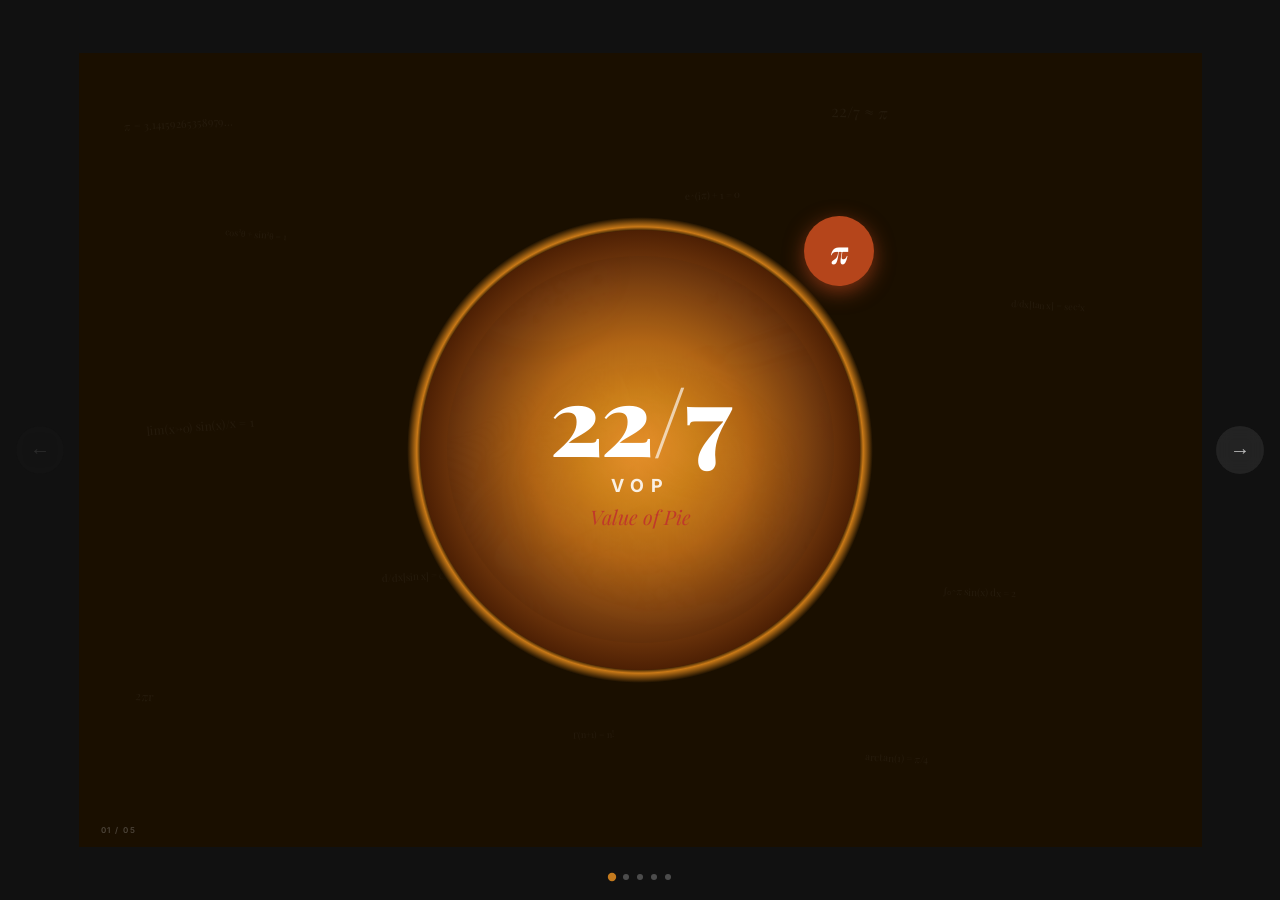
==== commit 620c81e0: "Convert to fullscreen slider with slide transitions Single-slide-at-a-time presenter: horizontal sli" ====
--- a/index.html
+++ b/index.html
@@ -3,7 +3,7 @@
 <head>
   <meta charset="UTF-8" />
   <meta name="viewport" content="width=device-width, initial-scale=1.0" />
-  <title>22/7 VOP — Brand Pitch Deck</title>
+  <title>22/7 VOP — Brand Pitch</title>
   <link rel="preconnect" href="https://fonts.googleapis.com" />
   <link href="https://fonts.googleapis.com/css2?family=Playfair+Display:ital,wght@0,400;0,700;0,900;1,400;1,700&family=Inter:wght@300;400;500;600;700&display=swap" rel="stylesheet" />
   <style>
@@ -18,27 +18,37 @@
     }
 
     *, *::before, *::after { box-sizing: border-box; margin: 0; padding: 0; }
-    html, body { height: 100%; }
+    html, body { height: 100%; overflow: hidden; }
 
     body {
       font-family: 'Inter', sans-serif;
-      background: #2e2e2e;
-      overflow-x: hidden;
-    }
-
-    .deck-wrapper {
+      background: #111;
+    }
+
+    /* ── FULLSCREEN STAGE ── */
+    #stage {
+      position: fixed;
+      inset: 0;
       display: flex;
-      flex-direction: column;
       align-items: center;
-      padding: 20px 0 28px;
-      gap: 14px;
-    }
-
+      justify-content: center;
+    }
+
+    /* ── SLIDE WRAPPERS ── */
     .slide-wrap {
-      position: relative;
+      position: absolute;
       flex-shrink: 0;
-    }
-
+      transition: transform 0.62s cubic-bezier(0.77, 0, 0.175, 1),
+                  opacity   0.52s ease;
+      will-change: transform, opacity;
+    }
+    /* States */
+    .slide-wrap.is-active { transform: translateX(0)     scale(1);   opacity: 1;   pointer-events: auto;   z-index: 2; }
+    .slide-wrap.is-prev   { transform: translateX(-105%) scale(0.96); opacity: 0;   pointer-events: none;   z-index: 1; }
+    .slide-wrap.is-next   { transform: translateX(105%)  scale(0.96); opacity: 0;   pointer-events: none;   z-index: 1; }
+    .slide-wrap.is-hidden { transform: translateX(105%)  scale(0.96); opacity: 0;   pointer-events: none;   z-index: 0; display:none; }
+
+    /* ── THE SLIDE ITSELF ── */
     .slide {
       width: 297mm;
       height: 210mm;
@@ -49,6 +59,7 @@
       font-size: 13px;
     }
 
+    /* ── MATH TEXTURE ── */
     .math-bg {
       position: absolute;
       inset: 0;
@@ -75,7 +86,6 @@
       justify-content: center;
       padding: 0;
     }
-    /* Large ambient glow spreading ~3× beyond circle radius */
     .cover-glow {
       position: absolute;
       inset: 0;
@@ -84,7 +94,6 @@
         radial-gradient(circle 90% at 50% 50%, rgba(74,28,5,.35) 0%, transparent 100%);
       pointer-events: none;
     }
-    /* Orange brand circle — gradient from dark bg at edges → orange at centre */
     .brand-ring {
       position: relative;
       z-index: 2;
@@ -95,13 +104,8 @@
       height: 440px;
       border-radius: 50%;
       background: radial-gradient(circle at 50% 50%,
-        #f0962c 0%,
-        #d4841a 18%,
-        #b86814 35%,
-        #7a3d0e 56%,
-        #3d1500 76%,
-        #1a0f00 92%,
-        #1a0f00 100%
+        #f0962c 0%, #d4841a 18%, #b86814 35%,
+        #7a3d0e 56%, #3d1500 76%, #1a0f00 92%, #1a0f00 100%
       );
       display: flex;
       flex-direction: column;
@@ -112,7 +116,6 @@
       position: relative;
       overflow: hidden;
     }
-    /* Pie watermark — inside brand circle */
     .pie-watermark {
       position: absolute;
       inset: 0;
@@ -160,16 +163,12 @@
       position: relative;
       z-index: 1;
     }
-    /* Ring around the brand circle — gradient from dark bg (outer) → rgb(201,121,23) (inner) */
     .cover-ring {
       position: absolute;
-      top: 50%;
-      left: 50%;
+      top: 50%; left: 50%;
       transform: translate(-50%, -50%);
-      width: 480px;
-      height: 480px;
+      width: 480px; height: 480px;
       border-radius: 50%;
-      /* circle 240px = explicit radius so % stops map to real px correctly */
       background: radial-gradient(circle 240px at 50% 50%,
         transparent           0%,
         transparent           90%,
@@ -181,53 +180,21 @@
       pointer-events: none;
       z-index: 1;
     }
-    /* Decorative ring — (unused, kept for reference) */
-    .slide-ring {
-      position: absolute;
-      top: 50%;
-      left: 50%;
-      transform: translate(-50%, -50%);
-      width: 330px;
-      height: 330px;
-      border-radius: 50%;
-      border: 3px solid rgb(201, 121, 23);
-      /* Inward gradient via box-shadow; solid border continues at rgb(201,121,23) */
-      box-shadow:
-        inset 0 0 110px rgba(26,15,0,.32),
-        inset 0 0 55px  rgba(74,30,5,.18),
-        inset 0 0 22px  rgba(196,122,30,.10);
-      pointer-events: none;
-      z-index: 0;
-    }
-    /* Lighter variant for white-background slides */
-    .slide-ring-light {
-      border-color: rgba(201, 121, 23, 0.55);
-      box-shadow:
-        inset 0 0 110px rgba(26,15,0,.18),
-        inset 0 0 55px  rgba(74,30,5,.12),
-        inset 0 0 22px  rgba(196,122,30,.08);
-    }
     .pi-badge {
       position: absolute;
-      top: -14px;
-      right: -14px;
-      width: 70px;
-      height: 70px;
+      top: -14px; right: -14px;
+      width: 70px; height: 70px;
       border-radius: 50%;
       background: var(--filling);
       color: #fff;
       font-family: 'Playfair Display', serif;
-      font-size: 32px;
-      font-weight: 700;
-      display: flex;
-      align-items: center;
-      justify-content: center;
+      font-size: 32px; font-weight: 700;
+      display: flex; align-items: center; justify-content: center;
       box-shadow: 0 6px 20px rgba(181,69,27,.65);
     }
 
     /* ══════════════════════════════════════
        SLIDE 2 — THE IDEA
-       Full-screen grid, similar style to slide 3
     ══════════════════════════════════════ */
     .s-idea {
       background: #ffffff;
@@ -235,7 +202,6 @@
       grid-template-columns: 220px 1fr;
       overflow: hidden;
     }
-    /* Left text pane */
     .idea-text {
       padding: 36px 24px 36px 40px;
       display: flex;
@@ -244,26 +210,16 @@
       border-right: 1px solid rgba(0,0,0,.07);
     }
     .idea-text .eyebrow {
-      font-size: 8px;
-      font-weight: 700;
-      letter-spacing: .22em;
-      text-transform: uppercase;
-      color: var(--crust);
-      display: block;
-      margin-bottom: 10px;
+      font-size: 8px; font-weight: 700; letter-spacing: .22em;
+      text-transform: uppercase; color: var(--crust);
+      display: block; margin-bottom: 10px;
     }
     .idea-text h2 {
       font-family: 'Playfair Display', serif;
-      font-size: 22px;
-      line-height: 1.2;
-      color: var(--dark);
-      margin-bottom: 14px;
+      font-size: 22px; line-height: 1.2; color: var(--dark); margin-bottom: 14px;
     }
     .idea-text p {
-      font-size: 10.5px;
-      line-height: 1.8;
-      color: var(--muted);
-      margin-bottom: 12px;
+      font-size: 10.5px; line-height: 1.8; color: var(--muted); margin-bottom: 12px;
     }
     .idea-quote {
       border-left: 3px solid var(--crust);
@@ -274,88 +230,44 @@
     }
     .idea-quote p {
       font-family: 'Playfair Display', serif;
-      font-style: italic;
-      font-size: 11px;
-      color: var(--mid);
-      margin: 0;
-      line-height: 1.6;
-    }
-    /* Right: 3 full-height cards (like slide 3 columns) */
-    .idea-cards {
-      display: grid;
-      grid-template-columns: repeat(3, 1fr);
-    }
-    .icard {
-      display: flex;
-      flex-direction: column;
-      border-right: 1px solid rgba(0,0,0,.07);
-    }
+      font-style: italic; font-size: 11px; color: var(--mid); margin: 0; line-height: 1.6;
+    }
+    .idea-cards { display: grid; grid-template-columns: repeat(3, 1fr); }
+    .icard { display: flex; flex-direction: column; border-right: 1px solid rgba(0,0,0,.07); }
     .icard:last-child { border-right: none; }
-    /* Visual top section (~55% height) */
     .icard-visual {
       flex: 0 0 55%;
-      display: flex;
-      flex-direction: column;
-      align-items: center;
-      justify-content: center;
-      text-align: center;
-      padding: 24px 20px;
-      position: relative;
-      overflow: hidden;
+      display: flex; flex-direction: column; align-items: center; justify-content: center;
+      text-align: center; padding: 24px 20px; position: relative; overflow: hidden;
     }
     .icard-dark .icard-visual  { background: var(--dark); }
     .icard-red  .icard-visual  { background: linear-gradient(145deg, var(--filling), var(--crust-dk)); }
     .icard-green .icard-visual { background: var(--herb); }
-    /* Big symbol/number in visual */
     .icard-sym {
-      font-family: 'Playfair Display', serif;
-      font-weight: 900;
-      color: #fff;
-      line-height: 1;
+      font-family: 'Playfair Display', serif; font-weight: 900; color: #fff; line-height: 1;
     }
     .icard-dark  .icard-sym { font-size: 56px; color: var(--crust); }
     .icard-red   .icard-sym { font-size: 46px; }
     .icard-green .icard-sym { font-size: 42px; }
-    .icard-sym-sub {
-      font-size: 10px;
-      color: rgba(255,255,255,.5);
-      letter-spacing: .06em;
-      margin-top: 6px;
-    }
+    .icard-sym-sub { font-size: 10px; color: rgba(255,255,255,.5); letter-spacing: .06em; margin-top: 6px; }
     .icard-dark .icard-sym-sub { color: rgba(255,255,255,.38); }
-    /* Content bottom section */
     .icard-body {
-      flex: 1;
-      padding: 18px 18px;
-      background: #fff;
-      display: flex;
-      flex-direction: column;
-      justify-content: center;
+      flex: 1; padding: 18px 18px; background: #fff;
+      display: flex; flex-direction: column; justify-content: center;
       border-top: 1px solid rgba(0,0,0,.06);
     }
     .icard-body .ic-tag {
-      font-size: 7.5px;
-      font-weight: 700;
-      letter-spacing: .16em;
-      text-transform: uppercase;
-      margin-bottom: 7px;
-      display: block;
+      font-size: 7.5px; font-weight: 700; letter-spacing: .16em;
+      text-transform: uppercase; margin-bottom: 7px; display: block;
     }
     .icard-dark  .ic-tag { color: var(--crust); }
     .icard-red   .ic-tag { color: var(--filling); }
     .icard-green .ic-tag { color: var(--herb); }
     .icard-body h3 {
-      font-family: 'Playfair Display', serif;
-      font-size: 14px;
-      color: var(--dark);
-      margin-bottom: 7px;
-      line-height: 1.3;
-    }
-    .icard-body p {
-      font-size: 10px;
-      color: var(--muted);
-      line-height: 1.7;
-    }
+      font-family: 'Playfair Display', serif; font-size: 14px;
+      color: var(--dark); margin-bottom: 7px; line-height: 1.3;
+    }
+    .icard-body p { font-size: 10px; color: var(--muted); line-height: 1.7; }
 
     /* ══════════════════════════════════════
        SLIDE 3 — THE MENU
@@ -364,40 +276,21 @@
       background: #ffffff;
       color: var(--dark);
       padding: 28px 40px 28px;
-      display: flex;
-      flex-direction: column;
+      display: flex; flex-direction: column;
     }
     .s-menu .slide-hd {
-      display: flex;
-      align-items: baseline;
-      gap: 20px;
-      margin-bottom: 20px;
-      flex-shrink: 0;
-    }
-    .s-menu .slide-hd h2 {
-      font-family: 'Playfair Display', serif;
-      font-size: 28px;
-      color: var(--dark);
-    }
+      display: flex; align-items: baseline; gap: 20px; margin-bottom: 20px; flex-shrink: 0;
+    }
+    .s-menu .slide-hd h2 { font-family: 'Playfair Display', serif; font-size: 28px; color: var(--dark); }
     .s-menu .slide-hd .eyebrow {
-      font-size: 8.5px;
-      font-weight: 700;
-      letter-spacing: .22em;
-      text-transform: uppercase;
-      color: var(--crust);
+      font-size: 8.5px; font-weight: 700; letter-spacing: .22em; text-transform: uppercase; color: var(--crust);
     }
     .menu-cols {
-      display: grid;
-      grid-template-columns: repeat(4, 1fr);
-      gap: 14px;
-      flex: 1;
-      min-height: 0;
+      display: grid; grid-template-columns: repeat(4, 1fr); gap: 14px; flex: 1; min-height: 0;
     }
     .mcol {
-      display: flex;
-      flex-direction: column;
-      border-radius: 12px;
-      overflow: hidden;
+      display: flex; flex-direction: column;
+      border-radius: 12px; overflow: hidden;
       border: 1px solid rgba(0,0,0,.07);
       box-shadow: 0 2px 12px rgba(0,0,0,.06);
     }
@@ -429,10 +322,7 @@
       background: #ffffff;
       color: var(--dark);
       padding: 36px 52px;
-      display: flex;
-      align-items: center;
-      justify-content: center;
-      flex-direction: column;
+      display: flex; align-items: center; justify-content: center; flex-direction: column;
     }
     .s-team .slide-hd-c { text-align: center; margin-bottom: 28px; }
     .s-team .slide-hd-c .eyebrow {
@@ -460,51 +350,31 @@
     /* ══════════════════════════════════════
        SLIDE 5 — CLOSING
     ══════════════════════════════════════ */
-    .s-close {
-      background: var(--dark);
-    }
-    /* Top zone — eyebrow */
+    .s-close { background: var(--dark); }
     .close-top {
-      position: absolute;
-      top: 0; left: 0; right: 0;
-      padding-top: 52px;
-      text-align: center;
-      z-index: 1;
+      position: absolute; top: 0; left: 0; right: 0;
+      padding-top: 52px; text-align: center; z-index: 1;
     }
     .close-top .eyebrow {
       font-size: 8.5px; font-weight: 700; letter-spacing: .24em;
       text-transform: uppercase; color: var(--crust); display: block;
     }
-    /* Centre zone — headline pinned to exact vertical & horizontal middle */
     .close-center {
-      position: absolute;
-      top: 50%;
-      left: 0; right: 0;
-      transform: translateY(-50%);
-      text-align: center;
-      z-index: 1;
+      position: absolute; top: 50%; left: 0; right: 0;
+      transform: translateY(-50%); text-align: center; z-index: 1;
     }
     .close-headline {
-      font-family: 'Playfair Display', serif;
-      font-size: 62px; line-height: 1.1; color: #fff;
+      font-family: 'Playfair Display', serif; font-size: 62px; line-height: 1.1; color: #fff;
     }
     .close-headline em { font-style: italic; color: var(--crust); }
-    /* Bottom zone — url + footer */
     .close-bottom {
-      position: absolute;
-      bottom: 0; left: 0; right: 0;
-      padding-bottom: 44px;
-      text-align: center;
-      z-index: 1;
-      display: flex;
-      flex-direction: column;
-      align-items: center;
-      gap: 10px;
+      position: absolute; bottom: 0; left: 0; right: 0;
+      padding-bottom: 44px; text-align: center; z-index: 1;
+      display: flex; flex-direction: column; align-items: center; gap: 10px;
     }
     .close-url {
-      font-family: 'Playfair Display', serif;
-      font-size: 18px; color: var(--crust); letter-spacing: .05em;
-      text-decoration: none;
+      font-family: 'Playfair Display', serif; font-size: 18px;
+      color: var(--crust); letter-spacing: .05em; text-decoration: none;
     }
     .close-foot { font-size: 8px; color: rgba(255,255,255,.2); letter-spacing: .12em; text-transform: uppercase; }
 
@@ -517,23 +387,84 @@
     .num-dark  { color: rgba(255,255,255,.22); }
     .num-light { color: rgba(26,15,0,.2); }
 
-    /* ── PRINT ── */
+    /* ══════════════════════════════════════
+       NAVIGATION ARROWS
+    ══════════════════════════════════════ */
+    .nav-btn {
+      position: fixed;
+      top: 50%;
+      transform: translateY(-50%);
+      z-index: 100;
+      width: 48px; height: 48px;
+      border-radius: 50%;
+      border: none;
+      background: rgba(255,255,255,0.08);
+      backdrop-filter: blur(8px);
+      color: rgba(255,255,255,0.7);
+      font-size: 20px;
+      cursor: pointer;
+      display: flex; align-items: center; justify-content: center;
+      transition: background 0.2s, color 0.2s, opacity 0.3s;
+      outline: none;
+    }
+    .nav-btn:hover { background: rgba(255,255,255,0.18); color: #fff; }
+    .nav-btn:disabled { opacity: 0.15; pointer-events: none; }
+    #btn-prev { left: 16px; }
+    #btn-next { right: 16px; }
+
+    /* ══════════════════════════════════════
+       DOT INDICATORS
+    ══════════════════════════════════════ */
+    #dots {
+      position: fixed;
+      bottom: 20px;
+      left: 50%;
+      transform: translateX(-50%);
+      z-index: 100;
+      display: flex;
+      gap: 8px;
+      align-items: center;
+    }
+    .dot {
+      width: 6px; height: 6px;
+      border-radius: 50%;
+      background: rgba(255,255,255,0.25);
+      cursor: pointer;
+      transition: background 0.25s, transform 0.25s;
+    }
+    .dot.active {
+      background: var(--crust);
+      transform: scale(1.4);
+    }
+
+    /* ══════════════════════════════════════
+       PRINT — restore all-slides layout
+    ══════════════════════════════════════ */
     @media print {
-      body { background: white; }
-      .deck-wrapper { padding: 0; gap: 0; }
-      .slide-wrap { width: 297mm !important; height: 210mm !important; page-break-after: always; break-after: page; }
+      html, body { overflow: visible; height: auto; }
+      #stage { position: static; display: block; }
+      #btn-prev, #btn-next, #dots { display: none; }
+      .slide-wrap {
+        position: relative !important;
+        transform: none !important;
+        opacity: 1 !important;
+        display: block !important;
+        width: 297mm !important;
+        height: 210mm !important;
+        page-break-after: always;
+        break-after: page;
+        margin: 0 !important;
+      }
       .slide { transform: none !important; position: relative !important; }
     }
   </style>
 </head>
 <body>
 
-<div class="deck-wrapper" id="deck">
-
-  <!-- ══════════════════════════════════════
-       SLIDE 1 · COVER
-  ══════════════════════════════════════ -->
-  <div class="slide-wrap">
+<div id="stage">
+
+  <!-- SLIDE 1 · COVER -->
+  <div class="slide-wrap is-active" data-index="0">
   <section class="slide s-cover">
     <div class="cover-glow"></div>
     <div class="math-bg" aria-hidden="true">
@@ -550,11 +481,7 @@
       <span style="left:44%;top:85%;font-size:9px;transform:rotate(-2deg)">Γ(n+1) = n!</span>
       <span style="left:70%;top:88%;font-size:10px;transform:rotate(3deg)">arctan(1) = π/4</span>
     </div>
-
-    <!-- Ring around the circle -->
     <div class="cover-ring"></div>
-
-    <!-- Brand circle -->
     <div class="brand-ring">
       <div class="brand-circle">
         <div class="pie-watermark">
@@ -566,18 +493,13 @@
       </div>
       <div class="pi-badge">π</div>
     </div>
-
     <span class="slide-num num-dark">01 / 05</span>
   </section>
   </div>
 
-  <!-- ══════════════════════════════════════
-       SLIDE 2 · THE IDEA
-  ══════════════════════════════════════ -->
-  <div class="slide-wrap">
+  <!-- SLIDE 2 · THE IDEA -->
+  <div class="slide-wrap is-next" data-index="1">
   <section class="slide s-idea">
-
-    <!-- Left: compact text -->
     <div class="idea-text">
       <span class="eyebrow">The Concept</span>
       <h2>A Name Born<br/>from a Number</h2>
@@ -586,10 +508,7 @@
         <p>"Strong recall, clear personality, and a name that rewards those who get it — while intriguing those who don't."</p>
       </div>
     </div>
-
-    <!-- Right: 3 full-height cards -->
     <div class="idea-cards">
-
       <div class="icard icard-dark">
         <div class="icard-visual">
           <div class="icard-sym">22/7</div>
@@ -601,7 +520,6 @@
           <p>The most widely taught rational approximation of pi — instantly familiar to anyone who has sat in a classroom, anywhere in the world.</p>
         </div>
       </div>
-
       <div class="icard icard-red">
         <div class="icard-visual">
           <div class="icard-sym">π = PIE</div>
@@ -612,7 +530,6 @@
           <p>Mathematics and the dish on your plate — sharing one sound. Our punchline makes it explicit: <em>Value of Pie.</em> Memorable, playful, completely original.</p>
         </div>
       </div>
-
       <div class="icard icard-green">
         <div class="icard-visual">
           <div class="icard-sym" style="font-size:34px;text-align:center;line-height:1.3">22/7<br/>vs<br/>24/7</div>
@@ -623,24 +540,18 @@
           <p>Those who don't immediately recognise the π reference see 22/7, think of 24/7, and pause. That pause is our brand working — they always look twice.</p>
         </div>
       </div>
-
-    </div>
-
+    </div>
     <span class="slide-num num-light">02 / 05</span>
   </section>
   </div>
 
-  <!-- ══════════════════════════════════════
-       SLIDE 3 · THE MENU
-  ══════════════════════════════════════ -->
-  <div class="slide-wrap">
+  <!-- SLIDE 3 · THE MENU -->
+  <div class="slide-wrap is-hidden" data-index="2">
   <section class="slide s-menu">
-
     <div class="slide-hd">
       <span class="eyebrow">What We Serve</span>
       <h2>The Menu</h2>
     </div>
-
     <div class="menu-cols">
       <div class="mcol">
         <div class="mcol-img"><img src="veg pie.png" alt="Vegetarian Pies" /></div>
@@ -658,7 +569,6 @@
           <div class="mcol-more">+ 2 more varieties</div>
         </div>
       </div>
-
       <div class="mcol">
         <div class="mcol-img"><img src="meat pie.png" alt="Non-Vegetarian Pies" /></div>
         <div class="mcol-body">
@@ -674,7 +584,6 @@
           </ul>
         </div>
       </div>
-
       <div class="mcol">
         <div class="mcol-img"><img src="sweet pie.png" alt="Sweet Pies" /></div>
         <div class="mcol-body">
@@ -689,7 +598,6 @@
           </ul>
         </div>
       </div>
-
       <div class="mcol">
         <div class="mcol-img"><img src="slush.png" alt="Beverages and Sides" /></div>
         <div class="mcol-body">
@@ -705,15 +613,12 @@
         </div>
       </div>
     </div>
-
     <span class="slide-num num-light">03 / 05</span>
   </section>
   </div>
 
-  <!-- ══════════════════════════════════════
-       SLIDE 4 · THE TEAM
-  ══════════════════════════════════════ -->
-  <div class="slide-wrap">
+  <!-- SLIDE 4 · THE TEAM -->
+  <div class="slide-wrap is-hidden" data-index="3">
   <section class="slide s-team">
     <div class="slide-hd-c">
       <span class="eyebrow">The People</span>
@@ -744,10 +649,8 @@
   </section>
   </div>
 
-  <!-- ══════════════════════════════════════
-       SLIDE 5 · CLOSING
-  ══════════════════════════════════════ -->
-  <div class="slide-wrap">
+  <!-- SLIDE 5 · CLOSING -->
+  <div class="slide-wrap is-hidden" data-index="4">
   <section class="slide s-close">
     <div class="cover-glow"></div>
     <div class="math-bg" aria-hidden="true">
@@ -757,17 +660,12 @@
       <span style="left:72%;top:82%;font-size:9px;transform:rotate(3deg)">∑ 1/n² = π²/6</span>
       <span style="left:38%;top:15%;font-size:9px;transform:rotate(-2deg)">∫ sin(x) dx = −cos(x) + C</span>
     </div>
-    <!-- Top: eyebrow -->
     <div class="close-top">
       <span class="eyebrow">The Opportunity</span>
     </div>
-
-    <!-- Centre: headline pinned to 50%/50% -->
     <div class="close-center">
       <div class="close-headline">A brand worth<br/><em>associating with.</em></div>
     </div>
-
-    <!-- Bottom: url + tagline -->
     <div class="close-bottom">
       <a class="close-url" href="https://22by7vop.com" target="_blank" rel="noopener">22by7vop.com</a>
       <div class="close-foot">Irrational Flavour · Honest Price · Every Single Day</div>
@@ -778,26 +676,106 @@
 
 </div>
 
+<!-- NAV ARROWS -->
+<button class="nav-btn" id="btn-prev" aria-label="Previous slide" disabled>&#8592;</button>
+<button class="nav-btn" id="btn-next" aria-label="Next slide">&#8594;</button>
+
+<!-- DOTS -->
+<div id="dots">
+  <div class="dot active" data-goto="0"></div>
+  <div class="dot" data-goto="1"></div>
+  <div class="dot" data-goto="2"></div>
+  <div class="dot" data-goto="3"></div>
+  <div class="dot" data-goto="4"></div>
+</div>
+
 <script>
-  const MM = 3.7795;
-  const SW = 297 * MM;
-  const SH = 210 * MM;
+  /* ── SIZING ── */
+  const MM = 3.7795, SW = 297 * MM, SH = 210 * MM;
+  const wraps = Array.from(document.querySelectorAll('.slide-wrap'));
 
   function scaleSlides() {
-    const avail = window.innerWidth - 40;
-    const scale = Math.min(1, avail / SW);
-    document.querySelectorAll('.slide-wrap').forEach(w => {
-      w.style.width  = Math.round(SW * scale) + 'px';
-      w.style.height = Math.round(SH * scale) + 'px';
+    const pad = 80; // room for dots + top breathing
+    const scale = Math.min(
+      (window.innerWidth  - 40) / SW,
+      (window.innerHeight - pad) / SH,
+      1
+    );
+    const W = Math.round(SW * scale);
+    const H = Math.round(SH * scale);
+    wraps.forEach(w => {
+      w.style.width  = W + 'px';
+      w.style.height = H + 'px';
       w.querySelector('.slide').style.transform = `scale(${scale})`;
     });
-    const d = document.getElementById('deck');
-    d.style.gap     = Math.round(14 * scale) + 'px';
-    d.style.padding = `${Math.round(20*scale)}px 0 ${Math.round(28*scale)}px`;
   }
-
   scaleSlides();
   window.addEventListener('resize', scaleSlides);
+
+  /* ── SLIDER STATE ── */
+  const TOTAL = wraps.length;
+  let current = 0;
+
+  const btnPrev = document.getElementById('btn-prev');
+  const btnNext = document.getElementById('btn-next');
+  const dots    = Array.from(document.querySelectorAll('.dot'));
+
+  function goTo(idx, dir) {
+    if (idx < 0 || idx >= TOTAL || idx === current) return;
+
+    const prev = current;
+    current = idx;
+
+    // Show adjacent; hide far-away ones
+    wraps.forEach((w, i) => {
+      w.classList.remove('is-active', 'is-prev', 'is-next', 'is-hidden');
+      if (i === current) {
+        w.style.display = '';
+        // force reflow so transition fires
+        void w.offsetWidth;
+        w.classList.add('is-active');
+      } else if (i === prev) {
+        w.style.display = '';
+        w.classList.add(current > prev ? 'is-prev' : 'is-next');
+        // hide after transition
+        setTimeout(() => {
+          if (!w.classList.contains('is-active')) w.style.display = 'none';
+        }, 700);
+      } else {
+        w.style.display = 'none';
+        w.classList.add('is-hidden');
+      }
+    });
+
+    dots.forEach((d, i) => d.classList.toggle('active', i === current));
+    btnPrev.disabled = current === 0;
+    btnNext.disabled = current === TOTAL - 1;
+  }
+
+  // Initialise display
+  wraps.forEach((w, i) => {
+    if (i !== 0 && i !== 1) w.style.display = 'none';
+  });
+
+  btnPrev.addEventListener('click', () => goTo(current - 1));
+  btnNext.addEventListener('click', () => goTo(current + 1));
+  dots.forEach(d => d.addEventListener('click', () => goTo(+d.dataset.goto)));
+
+  /* ── KEYBOARD ── */
+  document.addEventListener('keydown', e => {
+    if (e.key === 'ArrowRight' || e.key === 'ArrowDown'  || e.key === ' ')    goTo(current + 1);
+    if (e.key === 'ArrowLeft'  || e.key === 'ArrowUp')                        goTo(current - 1);
+  });
+
+  /* ── TOUCH SWIPE ── */
+  let touchX = null;
+  document.addEventListener('touchstart', e => { touchX = e.touches[0].clientX; }, { passive: true });
+  document.addEventListener('touchend', e => {
+    if (touchX === null) return;
+    const dx = e.changedTouches[0].clientX - touchX;
+    if (Math.abs(dx) > 50) goTo(dx < 0 ? current + 1 : current - 1);
+    touchX = null;
+  }, { passive: true });
 </script>
 </body>
 </html>
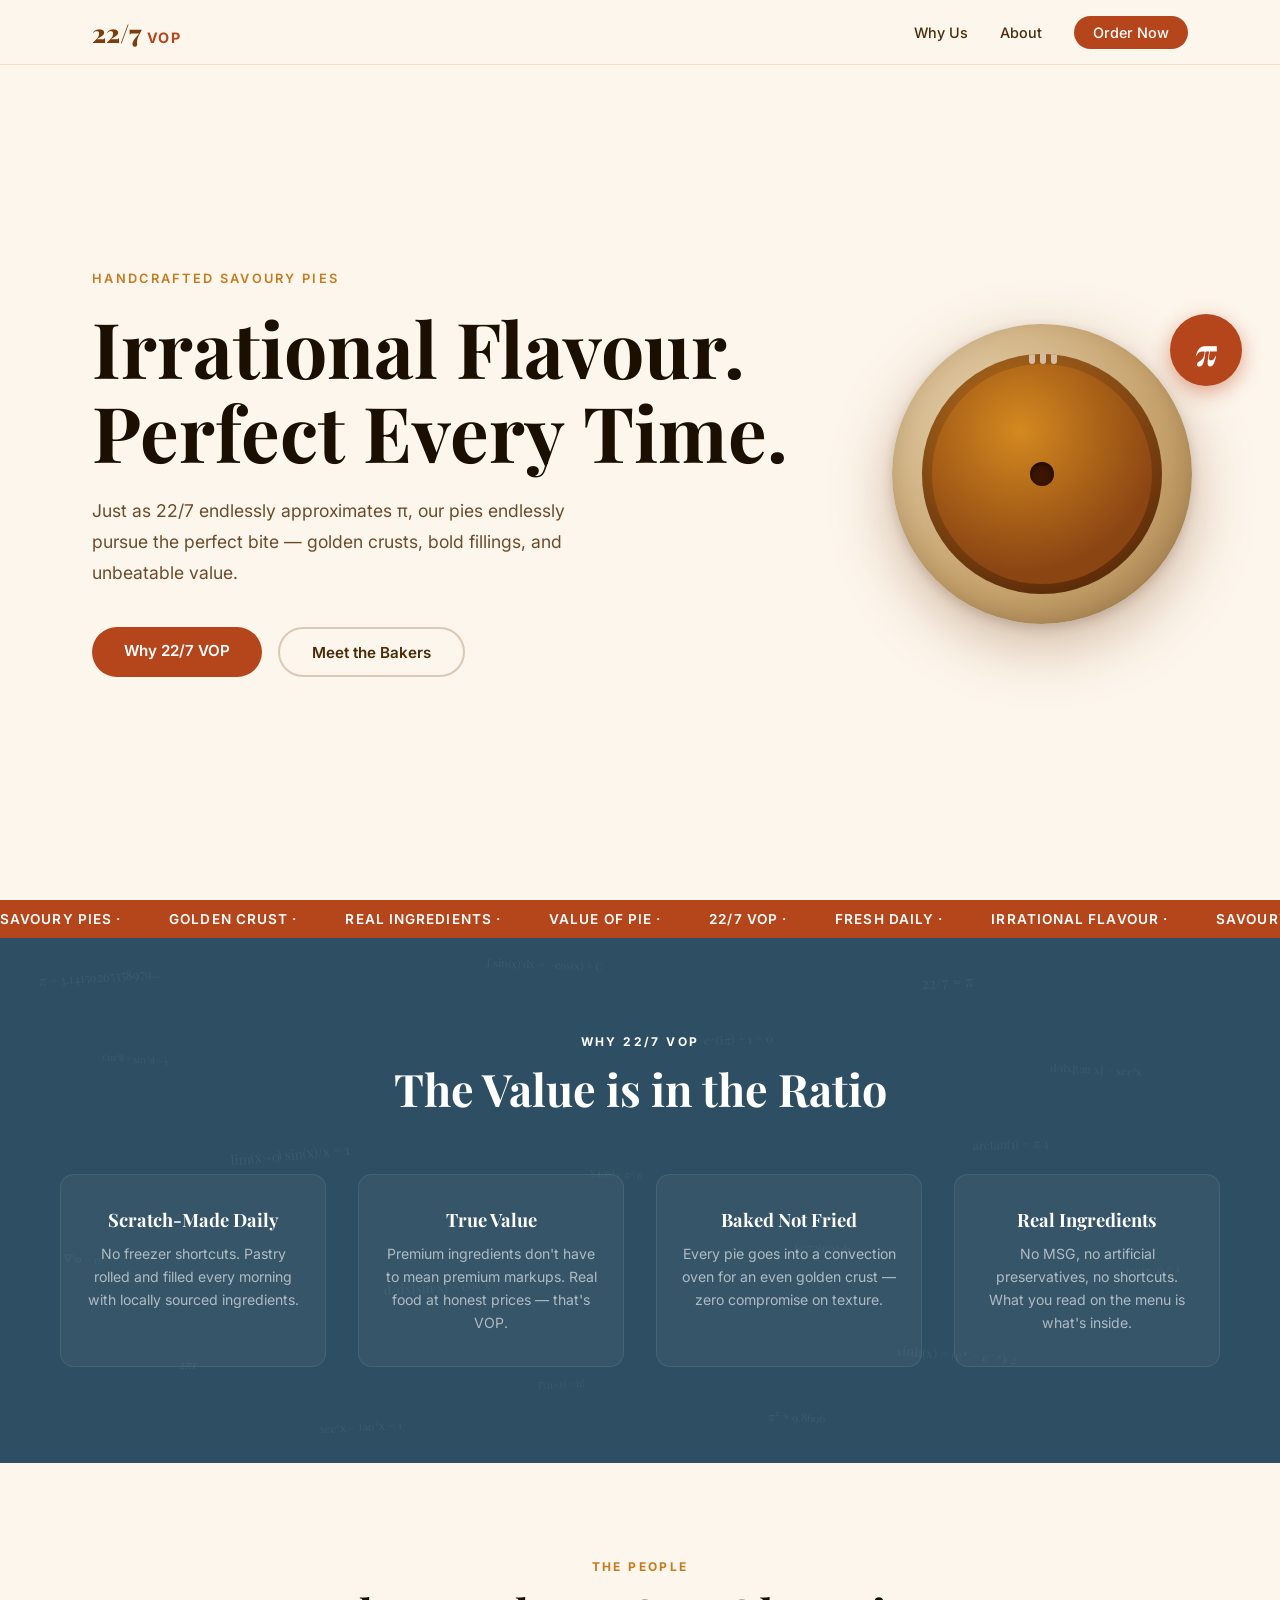
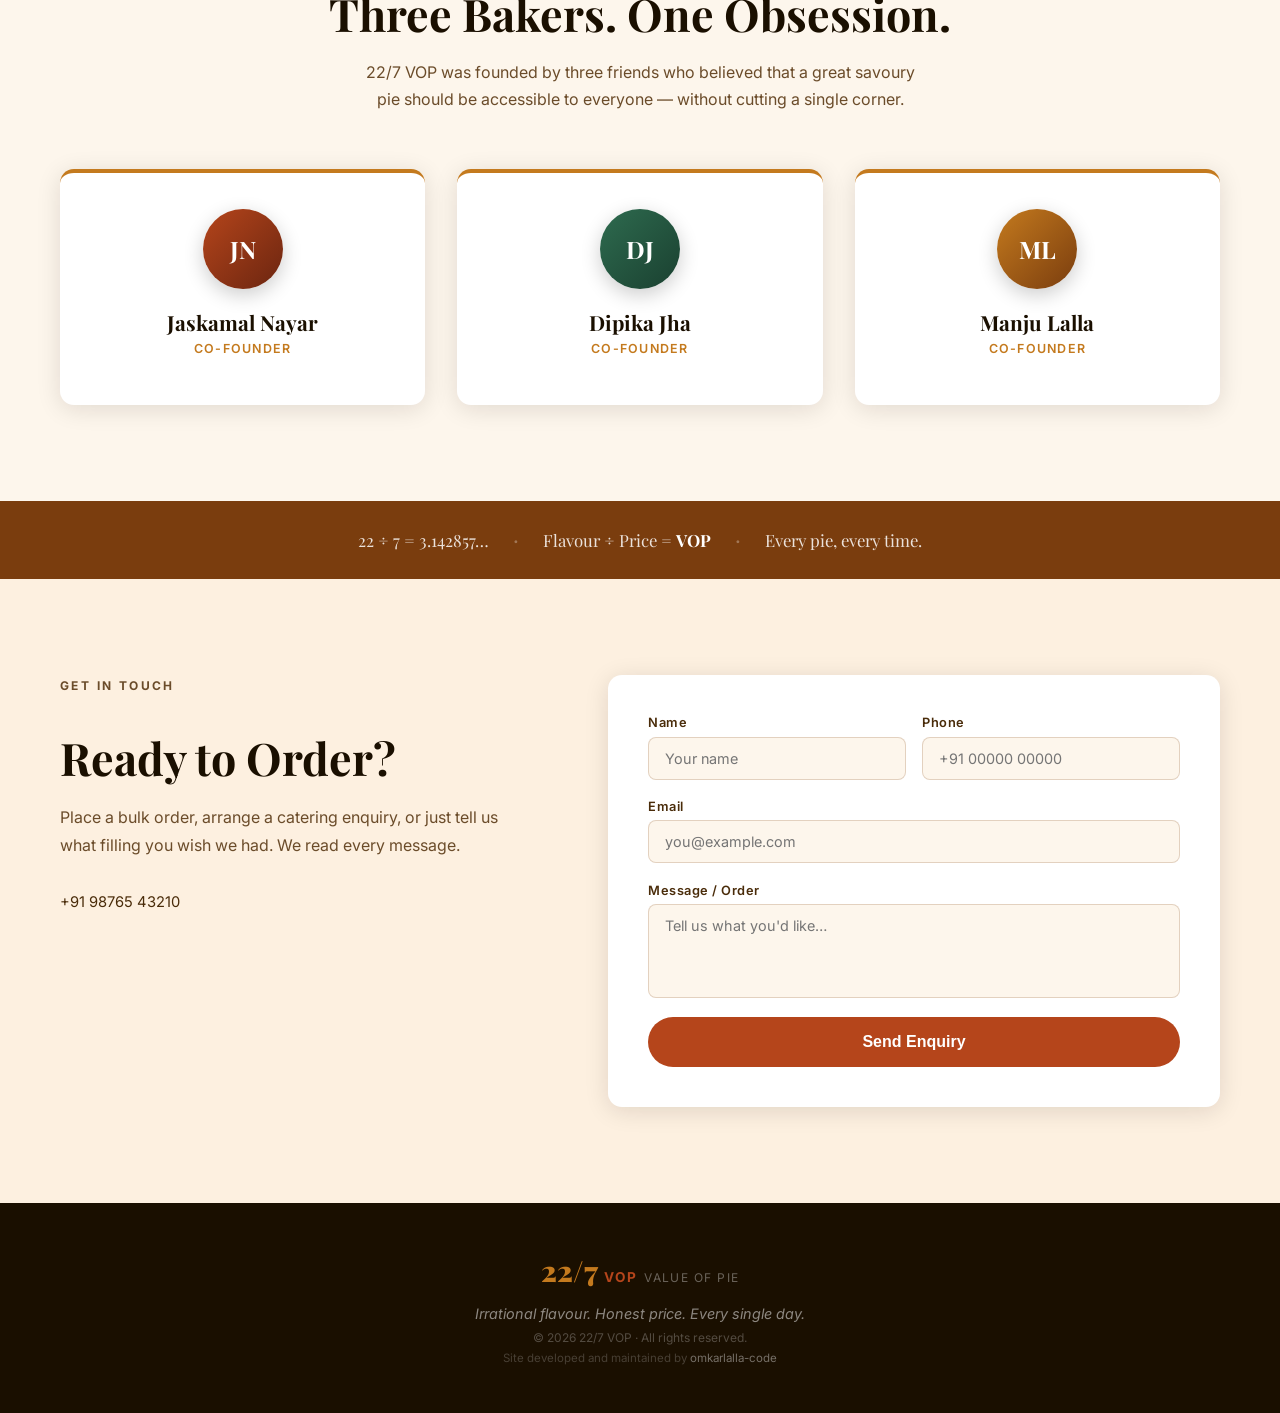
==== commit 77238618: "Restore original lander + add /brandpresentation subpage index.html + style.css restored to original" ====
--- a/index.html
+++ b/index.html
@@ -3,779 +3,232 @@
 <head>
   <meta charset="UTF-8" />
   <meta name="viewport" content="width=device-width, initial-scale=1.0" />
-  <title>22/7 VOP — Brand Pitch</title>
+  <title>22/7 VOP — Value of Pie</title>
   <link rel="preconnect" href="https://fonts.googleapis.com" />
-  <link href="https://fonts.googleapis.com/css2?family=Playfair+Display:ital,wght@0,400;0,700;0,900;1,400;1,700&family=Inter:wght@300;400;500;600;700&display=swap" rel="stylesheet" />
-  <style>
-    :root {
-      --crust:    #c47a1e;
-      --crust-dk: #7a3d0e;
-      --filling:  #b5451b;
-      --herb:     #2e6b4f;
-      --dark:     #1a0f00;
-      --mid:      #4a2c0a;
-      --muted:    #6b4c2a;
-    }
-
-    *, *::before, *::after { box-sizing: border-box; margin: 0; padding: 0; }
-    html, body { height: 100%; overflow: hidden; }
-
-    body {
-      font-family: 'Inter', sans-serif;
-      background: #111;
-    }
-
-    /* ── FULLSCREEN STAGE ── */
-    #stage {
-      position: fixed;
-      inset: 0;
-      display: flex;
-      align-items: center;
-      justify-content: center;
-    }
-
-    /* ── SLIDE WRAPPERS ── */
-    .slide-wrap {
-      position: absolute;
-      flex-shrink: 0;
-      transition: transform 0.62s cubic-bezier(0.77, 0, 0.175, 1),
-                  opacity   0.52s ease;
-      will-change: transform, opacity;
-    }
-    /* States */
-    .slide-wrap.is-active { transform: translateX(0)     scale(1);   opacity: 1;   pointer-events: auto;   z-index: 2; }
-    .slide-wrap.is-prev   { transform: translateX(-105%) scale(0.96); opacity: 0;   pointer-events: none;   z-index: 1; }
-    .slide-wrap.is-next   { transform: translateX(105%)  scale(0.96); opacity: 0;   pointer-events: none;   z-index: 1; }
-    .slide-wrap.is-hidden { transform: translateX(105%)  scale(0.96); opacity: 0;   pointer-events: none;   z-index: 0; display:none; }
-
-    /* ── THE SLIDE ITSELF ── */
-    .slide {
-      width: 297mm;
-      height: 210mm;
-      position: absolute;
-      top: 0; left: 0;
-      transform-origin: top left;
-      overflow: hidden;
-      font-size: 13px;
-    }
-
-    /* ── MATH TEXTURE ── */
-    .math-bg {
-      position: absolute;
-      inset: 0;
-      pointer-events: none;
-      user-select: none;
-      overflow: hidden;
-    }
-    .math-bg span {
-      position: absolute;
-      font-family: 'Playfair Display', serif;
-      white-space: nowrap;
-      opacity: .042;
-      color: #fff;
-    }
-
-    /* ══════════════════════════════════════
-       SLIDE 1 — COVER
-    ══════════════════════════════════════ */
-    .s-cover {
-      background: var(--dark);
-      display: flex;
-      flex-direction: column;
-      align-items: center;
-      justify-content: center;
-      padding: 0;
-    }
-    .cover-glow {
-      position: absolute;
-      inset: 0;
-      background:
-        radial-gradient(circle 62% at 50% 50%, rgba(196,122,30,.28) 0%, rgba(122,61,14,.12) 45%, transparent 78%),
-        radial-gradient(circle 90% at 50% 50%, rgba(74,28,5,.35) 0%, transparent 100%);
-      pointer-events: none;
-    }
-    .brand-ring {
-      position: relative;
-      z-index: 2;
-      flex-shrink: 0;
-    }
-    .brand-circle {
-      width: 440px;
-      height: 440px;
-      border-radius: 50%;
-      background: radial-gradient(circle at 50% 50%,
-        #f0962c 0%, #d4841a 18%, #b86814 35%,
-        #7a3d0e 56%, #3d1500 76%, #1a0f00 92%, #1a0f00 100%
-      );
-      display: flex;
-      flex-direction: column;
-      align-items: center;
-      justify-content: center;
-      text-align: center;
-      padding: 30px;
-      position: relative;
-      overflow: hidden;
-    }
-    .pie-watermark {
-      position: absolute;
-      inset: 0;
-      display: flex;
-      align-items: center;
-      justify-content: center;
-      pointer-events: none;
-      z-index: 0;
-    }
-    .pie-watermark img {
-      width: 88%;
-      height: 88%;
-      object-fit: cover;
-      border-radius: 50%;
-      opacity: 0.042;
-      filter: grayscale(100%) brightness(0.16) sepia(1) hue-rotate(155deg) saturate(1.4);
-    }
-    .bc-num {
-      font-family: 'Playfair Display', serif;
-      font-weight: 900;
-      font-size: 96px;
-      color: #fff;
-      line-height: 1;
-      letter-spacing: -.02em;
-      position: relative;
-      z-index: 1;
-    }
-    .bc-slash { color: rgba(255,255,255,.65); }
-    .bc-vop {
-      font-weight: 700;
-      font-size: 18px;
-      letter-spacing: .38em;
-      color: rgba(255,255,255,.88);
-      text-transform: uppercase;
-      margin: 10px 0 8px;
-      position: relative;
-      z-index: 1;
-    }
-    .bc-sub {
-      font-family: 'Playfair Display', serif;
-      font-style: italic;
-      font-size: 20px;
-      color: #c0392b;
-      line-height: 1.3;
-      position: relative;
-      z-index: 1;
-    }
-    .cover-ring {
-      position: absolute;
-      top: 50%; left: 50%;
-      transform: translate(-50%, -50%);
-      width: 480px; height: 480px;
-      border-radius: 50%;
-      background: radial-gradient(circle 240px at 50% 50%,
-        transparent           0%,
-        transparent           90%,
-        rgba(201,121,23,.2)   91.5%,
-        rgb(201,121,23)       93%,
-        rgba(26,15,0,.9)      97%,
-        rgba(26,15,0,0)       100%
-      );
-      pointer-events: none;
-      z-index: 1;
-    }
-    .pi-badge {
-      position: absolute;
-      top: -14px; right: -14px;
-      width: 70px; height: 70px;
-      border-radius: 50%;
-      background: var(--filling);
-      color: #fff;
-      font-family: 'Playfair Display', serif;
-      font-size: 32px; font-weight: 700;
-      display: flex; align-items: center; justify-content: center;
-      box-shadow: 0 6px 20px rgba(181,69,27,.65);
-    }
-
-    /* ══════════════════════════════════════
-       SLIDE 2 — THE IDEA
-    ══════════════════════════════════════ */
-    .s-idea {
-      background: #ffffff;
-      display: grid;
-      grid-template-columns: 220px 1fr;
-      overflow: hidden;
-    }
-    .idea-text {
-      padding: 36px 24px 36px 40px;
-      display: flex;
-      flex-direction: column;
-      justify-content: center;
-      border-right: 1px solid rgba(0,0,0,.07);
-    }
-    .idea-text .eyebrow {
-      font-size: 8px; font-weight: 700; letter-spacing: .22em;
-      text-transform: uppercase; color: var(--crust);
-      display: block; margin-bottom: 10px;
-    }
-    .idea-text h2 {
-      font-family: 'Playfair Display', serif;
-      font-size: 22px; line-height: 1.2; color: var(--dark); margin-bottom: 14px;
-    }
-    .idea-text p {
-      font-size: 10.5px; line-height: 1.8; color: var(--muted); margin-bottom: 12px;
-    }
-    .idea-quote {
-      border-left: 3px solid var(--crust);
-      background: rgba(196,122,30,.06);
-      padding: 11px 14px;
-      border-radius: 0 7px 7px 0;
-      margin-top: 4px;
-    }
-    .idea-quote p {
-      font-family: 'Playfair Display', serif;
-      font-style: italic; font-size: 11px; color: var(--mid); margin: 0; line-height: 1.6;
-    }
-    .idea-cards { display: grid; grid-template-columns: repeat(3, 1fr); }
-    .icard { display: flex; flex-direction: column; border-right: 1px solid rgba(0,0,0,.07); }
-    .icard:last-child { border-right: none; }
-    .icard-visual {
-      flex: 0 0 55%;
-      display: flex; flex-direction: column; align-items: center; justify-content: center;
-      text-align: center; padding: 24px 20px; position: relative; overflow: hidden;
-    }
-    .icard-dark .icard-visual  { background: var(--dark); }
-    .icard-red  .icard-visual  { background: linear-gradient(145deg, var(--filling), var(--crust-dk)); }
-    .icard-green .icard-visual { background: var(--herb); }
-    .icard-sym {
-      font-family: 'Playfair Display', serif; font-weight: 900; color: #fff; line-height: 1;
-    }
-    .icard-dark  .icard-sym { font-size: 56px; color: var(--crust); }
-    .icard-red   .icard-sym { font-size: 46px; }
-    .icard-green .icard-sym { font-size: 42px; }
-    .icard-sym-sub { font-size: 10px; color: rgba(255,255,255,.5); letter-spacing: .06em; margin-top: 6px; }
-    .icard-dark .icard-sym-sub { color: rgba(255,255,255,.38); }
-    .icard-body {
-      flex: 1; padding: 18px 18px; background: #fff;
-      display: flex; flex-direction: column; justify-content: center;
-      border-top: 1px solid rgba(0,0,0,.06);
-    }
-    .icard-body .ic-tag {
-      font-size: 7.5px; font-weight: 700; letter-spacing: .16em;
-      text-transform: uppercase; margin-bottom: 7px; display: block;
-    }
-    .icard-dark  .ic-tag { color: var(--crust); }
-    .icard-red   .ic-tag { color: var(--filling); }
-    .icard-green .ic-tag { color: var(--herb); }
-    .icard-body h3 {
-      font-family: 'Playfair Display', serif; font-size: 14px;
-      color: var(--dark); margin-bottom: 7px; line-height: 1.3;
-    }
-    .icard-body p { font-size: 10px; color: var(--muted); line-height: 1.7; }
-
-    /* ══════════════════════════════════════
-       SLIDE 3 — THE MENU
-    ══════════════════════════════════════ */
-    .s-menu {
-      background: #ffffff;
-      color: var(--dark);
-      padding: 28px 40px 28px;
-      display: flex; flex-direction: column;
-    }
-    .s-menu .slide-hd {
-      display: flex; align-items: baseline; gap: 20px; margin-bottom: 20px; flex-shrink: 0;
-    }
-    .s-menu .slide-hd h2 { font-family: 'Playfair Display', serif; font-size: 28px; color: var(--dark); }
-    .s-menu .slide-hd .eyebrow {
-      font-size: 8.5px; font-weight: 700; letter-spacing: .22em; text-transform: uppercase; color: var(--crust);
-    }
-    .menu-cols {
-      display: grid; grid-template-columns: repeat(4, 1fr); gap: 14px; flex: 1; min-height: 0;
-    }
-    .mcol {
-      display: flex; flex-direction: column;
-      border-radius: 12px; overflow: hidden;
-      border: 1px solid rgba(0,0,0,.07);
-      box-shadow: 0 2px 12px rgba(0,0,0,.06);
-    }
-    .mcol-img { flex: 0 0 52%; overflow: hidden; }
-    .mcol-img img { width: 100%; height: 100%; object-fit: cover; display: block; }
-    .mcol-body { flex: 1; padding: 12px 13px 13px; display: flex; flex-direction: column; }
-    .mcol-tag {
-      font-size: 7.5px; font-weight: 700; letter-spacing: .16em;
-      text-transform: uppercase; padding: 3px 9px; border-radius: 999px;
-      display: inline-block; margin-bottom: 7px; align-self: flex-start;
-    }
-    .mcol-tag.veg    { background: rgba(46,107,79,.12);  color: #1e6b46; }
-    .mcol-tag.nonveg { background: rgba(181,69,27,.12);  color: #a03018; }
-    .mcol-tag.sweet  { background: rgba(196,122,30,.12); color: #8a5510; }
-    .mcol-tag.sides  { background: rgba(46,79,99,.12);   color: #1e4a63; }
-    .mcol-body h3 { font-family: 'Playfair Display', serif; font-size: 13.5px; color: var(--dark); margin-bottom: 8px; }
-    .mcol-items { list-style: none; flex: 1; }
-    .mcol-items li {
-      font-size: 9.5px; color: var(--muted);
-      padding: 3px 0; border-bottom: 1px solid rgba(0,0,0,.05); line-height: 1.4;
-    }
-    .mcol-items li:last-child { border-bottom: none; }
-    .mcol-more { font-size: 8.5px; font-style: italic; color: var(--crust); margin-top: 5px; }
-
-    /* ══════════════════════════════════════
-       SLIDE 4 — THE TEAM
-    ══════════════════════════════════════ */
-    .s-team {
-      background: #ffffff;
-      color: var(--dark);
-      padding: 36px 52px;
-      display: flex; align-items: center; justify-content: center; flex-direction: column;
-    }
-    .s-team .slide-hd-c { text-align: center; margin-bottom: 28px; }
-    .s-team .slide-hd-c .eyebrow {
-      font-size: 8.5px; font-weight: 700; letter-spacing: .22em;
-      text-transform: uppercase; color: var(--crust); display: block; margin-bottom: 10px;
-    }
-    .s-team .slide-hd-c h2 { font-family: 'Playfair Display', serif; font-size: 34px; color: var(--dark); margin-bottom: 10px; }
-    .s-team .slide-hd-c p { font-size: 11.5px; color: var(--muted); line-height: 1.75; max-width: 480px; margin: 0 auto; }
-    .team-cards { display: grid; grid-template-columns: repeat(3,1fr); gap: 22px; width: 100%; }
-    .tcard {
-      background: #fff; border-radius: 14px; padding: 28px 22px 24px;
-      text-align: center; border: 1px solid rgba(0,0,0,.07);
-      box-shadow: 0 4px 20px rgba(26,15,0,.07); border-top: 4px solid var(--crust);
-    }
-    .tcard-avatar {
-      width: 76px; height: 76px; border-radius: 50%; margin: 0 auto 14px;
-      display: flex; align-items: center; justify-content: center;
-      font-family: 'Playfair Display', serif; font-size: 22px; font-weight: 700;
-      color: #fff; box-shadow: 0 5px 18px rgba(0,0,0,.18);
-    }
-    .tcard h3 { font-family: 'Playfair Display', serif; font-size: 18px; color: var(--dark); margin-bottom: 4px; }
-    .tcard .role { font-size: 8px; font-weight: 700; letter-spacing: .14em; text-transform: uppercase; color: var(--crust); margin-bottom: 12px; }
-    .tcard p { font-size: 10.5px; color: var(--muted); line-height: 1.7; }
-
-    /* ══════════════════════════════════════
-       SLIDE 5 — CLOSING
-    ══════════════════════════════════════ */
-    .s-close { background: var(--dark); }
-    .close-top {
-      position: absolute; top: 0; left: 0; right: 0;
-      padding-top: 52px; text-align: center; z-index: 1;
-    }
-    .close-top .eyebrow {
-      font-size: 8.5px; font-weight: 700; letter-spacing: .24em;
-      text-transform: uppercase; color: var(--crust); display: block;
-    }
-    .close-center {
-      position: absolute; top: 50%; left: 0; right: 0;
-      transform: translateY(-50%); text-align: center; z-index: 1;
-    }
-    .close-headline {
-      font-family: 'Playfair Display', serif; font-size: 62px; line-height: 1.1; color: #fff;
-    }
-    .close-headline em { font-style: italic; color: var(--crust); }
-    .close-bottom {
-      position: absolute; bottom: 0; left: 0; right: 0;
-      padding-bottom: 44px; text-align: center; z-index: 1;
-      display: flex; flex-direction: column; align-items: center; gap: 10px;
-    }
-    .close-url {
-      font-family: 'Playfair Display', serif; font-size: 18px;
-      color: var(--crust); letter-spacing: .05em; text-decoration: none;
-    }
-    .close-foot { font-size: 8px; color: rgba(255,255,255,.2); letter-spacing: .12em; text-transform: uppercase; }
-
-    /* ── SLIDE NUMBER ── */
-    .slide-num {
-      position: absolute; bottom: 12px; left: 22px;
-      font-size: 8px; font-weight: 600; letter-spacing: .18em;
-      text-transform: uppercase; z-index: 10;
-    }
-    .num-dark  { color: rgba(255,255,255,.22); }
-    .num-light { color: rgba(26,15,0,.2); }
-
-    /* ══════════════════════════════════════
-       NAVIGATION ARROWS
-    ══════════════════════════════════════ */
-    .nav-btn {
-      position: fixed;
-      top: 50%;
-      transform: translateY(-50%);
-      z-index: 100;
-      width: 48px; height: 48px;
-      border-radius: 50%;
-      border: none;
-      background: rgba(255,255,255,0.08);
-      backdrop-filter: blur(8px);
-      color: rgba(255,255,255,0.7);
-      font-size: 20px;
-      cursor: pointer;
-      display: flex; align-items: center; justify-content: center;
-      transition: background 0.2s, color 0.2s, opacity 0.3s;
-      outline: none;
-    }
-    .nav-btn:hover { background: rgba(255,255,255,0.18); color: #fff; }
-    .nav-btn:disabled { opacity: 0.15; pointer-events: none; }
-    #btn-prev { left: 16px; }
-    #btn-next { right: 16px; }
-
-    /* ══════════════════════════════════════
-       DOT INDICATORS
-    ══════════════════════════════════════ */
-    #dots {
-      position: fixed;
-      bottom: 20px;
-      left: 50%;
-      transform: translateX(-50%);
-      z-index: 100;
-      display: flex;
-      gap: 8px;
-      align-items: center;
-    }
-    .dot {
-      width: 6px; height: 6px;
-      border-radius: 50%;
-      background: rgba(255,255,255,0.25);
-      cursor: pointer;
-      transition: background 0.25s, transform 0.25s;
-    }
-    .dot.active {
-      background: var(--crust);
-      transform: scale(1.4);
-    }
-
-    /* ══════════════════════════════════════
-       PRINT — restore all-slides layout
-    ══════════════════════════════════════ */
-    @media print {
-      html, body { overflow: visible; height: auto; }
-      #stage { position: static; display: block; }
-      #btn-prev, #btn-next, #dots { display: none; }
-      .slide-wrap {
-        position: relative !important;
-        transform: none !important;
-        opacity: 1 !important;
-        display: block !important;
-        width: 297mm !important;
-        height: 210mm !important;
-        page-break-after: always;
-        break-after: page;
-        margin: 0 !important;
-      }
-      .slide { transform: none !important; position: relative !important; }
-    }
-  </style>
+  <link href="https://fonts.googleapis.com/css2?family=Playfair+Display:wght@700;900&family=Inter:wght@400;500;600&display=swap" rel="stylesheet" />
+  <link rel="stylesheet" href="style.css" />
 </head>
 <body>
 
-<div id="stage">
-
-  <!-- SLIDE 1 · COVER -->
-  <div class="slide-wrap is-active" data-index="0">
-  <section class="slide s-cover">
-    <div class="cover-glow"></div>
-    <div class="math-bg" aria-hidden="true">
-      <span style="left:4%;top:8%;font-size:11px;transform:rotate(-3deg)">π = 3.14159265358979…</span>
-      <span style="left:67%;top:6%;font-size:16px;transform:rotate(2deg)">22/7 ≈ π</span>
-      <span style="left:13%;top:22%;font-size:9px;transform:rotate(5deg)">cos²θ + sin²θ = 1</span>
-      <span style="left:54%;top:17%;font-size:10px;transform:rotate(-2deg)">e^(iπ) + 1 = 0</span>
-      <span style="left:83%;top:31%;font-size:9px;transform:rotate(3deg)">d/dx[tan x] = sec²x</span>
-      <span style="left:6%;top:46%;font-size:12px;transform:rotate(-5deg)">lim(x→0) sin(x)/x = 1</span>
-      <span style="left:63%;top:50%;font-size:9px;transform:rotate(3deg)">∑ 1/n² = π²/6</span>
-      <span style="left:27%;top:65%;font-size:10px;transform:rotate(-3deg)">d/dx[sin x] = cos x</span>
-      <span style="left:77%;top:67%;font-size:10px;transform:rotate(2deg)">∫₀^π sin(x) dx = 2</span>
-      <span style="left:5%;top:80%;font-size:12px;transform:rotate(4deg)">2πr</span>
-      <span style="left:44%;top:85%;font-size:9px;transform:rotate(-2deg)">Γ(n+1) = n!</span>
-      <span style="left:70%;top:88%;font-size:10px;transform:rotate(3deg)">arctan(1) = π/4</span>
-    </div>
-    <div class="cover-ring"></div>
-    <div class="brand-ring">
-      <div class="brand-circle">
-        <div class="pie-watermark">
-          <img src="veg pie.png" alt="" role="presentation" />
-        </div>
-        <div class="bc-num">22<span class="bc-slash">/</span>7</div>
-        <div class="bc-vop">VOP</div>
-        <div class="bc-sub">Value of Pie</div>
+  <!-- NAV -->
+  <nav class="nav">
+    <div class="nav-inner">
+      <a href="#" class="logo">
+        <span class="logo-fraction">22/7</span>
+        <span class="logo-vop">VOP</span>
+      </a>
+      <ul class="nav-links">
+        <li><a href="#why">Why Us</a></li>
+        <li><a href="#about">About</a></li>
+        <li><a href="#contact" class="btn-nav">Order Now</a></li>
+      </ul>
+    </div>
+  </nav>
+
+  <!-- HERO -->
+  <header class="hero">
+    <div class="hero-content">
+      <p class="hero-eyebrow">Handcrafted Savoury Pies</p>
+      <h1 class="hero-title">Irrational&nbsp;Flavour.<br />Perfect&nbsp;Every&nbsp;Time.</h1>
+      <p class="hero-sub">
+        Just as 22/7 endlessly approximates π, our pies endlessly pursue the perfect bite —
+        golden crusts, bold fillings, and unbeatable value.
+      </p>
+      <div class="hero-cta">
+        <a href="#why" class="btn-primary">Why 22/7 VOP</a>
+        <a href="#about" class="btn-ghost">Meet the Bakers</a>
+      </div>
+    </div>
+    <div class="hero-visual">
+      <div class="pie-graphic">
+        <div class="pie-plate">
+          <div class="pie-body">
+            <div class="pie-top">
+              <div class="steam s1"></div>
+              <div class="steam s2"></div>
+              <div class="steam s3"></div>
+              <div class="vent-hole"></div>
+            </div>
+          </div>
+        </div>
       </div>
       <div class="pi-badge">π</div>
     </div>
-    <span class="slide-num num-dark">01 / 05</span>
+  </header>
+
+  <!-- TICKER -->
+  <div class="ticker-wrap">
+    <div class="ticker">
+      <span>Savoury Pies ·</span>
+      <span>Golden Crust ·</span>
+      <span>Real Ingredients ·</span>
+      <span>Value of Pie ·</span>
+      <span>22/7 VOP ·</span>
+      <span>Fresh Daily ·</span>
+      <span>Irrational Flavour ·</span>
+      <span>Savoury Pies ·</span>
+      <span>Golden Crust ·</span>
+      <span>Real Ingredients ·</span>
+      <span>Value of Pie ·</span>
+      <span>22/7 VOP ·</span>
+      <span>Fresh Daily ·</span>
+      <span>Irrational Flavour ·</span>
+    </div>
+  </div>
+
+  <!-- WHY US -->
+  <section class="section section-dark" id="why">
+    <div class="chalk-math" aria-hidden="true">
+      <span style="left:3%;top:6%;transform:rotate(-4deg);font-size:13px">π = 3.14159265358979...</span>
+      <span style="left:38%;top:4%;transform:rotate(2deg);font-size:11px">∫ sin(x) dx = −cos(x) + C</span>
+      <span style="left:72%;top:7%;transform:rotate(-3deg);font-size:15px">22/7 ≈ π</span>
+      <span style="left:8%;top:22%;transform:rotate(5deg);font-size:10px">cos²θ + sin²θ = 1</span>
+      <span style="left:55%;top:18%;transform:rotate(-2deg);font-size:12px">e^(iπ) + 1 = 0</span>
+      <span style="left:82%;top:24%;transform:rotate(3deg);font-size:11px">d/dx[tan x] = sec²x</span>
+      <span style="left:18%;top:40%;transform:rotate(-5deg);font-size:14px">lim(x→0) sin(x)/x = 1</span>
+      <span style="left:46%;top:44%;transform:rotate(3deg);font-size:10px">∑ 1/n² = π²/6</span>
+      <span style="left:76%;top:38%;transform:rotate(-2deg);font-size:12px">arctan(1) = π/4</span>
+      <span style="left:5%;top:60%;transform:rotate(4deg);font-size:11px">∇²φ = 0</span>
+      <span style="left:30%;top:65%;transform:rotate(-3deg);font-size:13px">d/dx[sin x] = cos x</span>
+      <span style="left:62%;top:58%;transform:rotate(2deg);font-size:10px">∫₀^π sin(x) dx = 2</span>
+      <span style="left:88%;top:62%;transform:rotate(-4deg);font-size:11px">tan(π/4) = 1</span>
+      <span style="left:14%;top:80%;transform:rotate(3deg);font-size:12px">2πr</span>
+      <span style="left:42%;top:84%;transform:rotate(-2deg);font-size:10px">Γ(n+1) = n!</span>
+      <span style="left:70%;top:78%;transform:rotate(4deg);font-size:13px">sinh(x) = (eˣ − e⁻ˣ)/2</span>
+      <span style="left:25%;top:92%;transform:rotate(-3deg);font-size:11px">sec²x − tan²x = 1</span>
+      <span style="left:60%;top:90%;transform:rotate(2deg);font-size:12px">π² ≈ 9.8696</span>
+    </div>
+    <div class="container">
+      <div class="section-header light">
+        <p class="section-tag">Why 22/7 VOP</p>
+        <h2 class="section-title">The Value is in the Ratio</h2>
+      </div>
+      <div class="pillars">
+        <div class="pillar">
+          <h3>Scratch-Made Daily</h3>
+          <p>No freezer shortcuts. Pastry rolled and filled every morning with locally sourced ingredients.</p>
+        </div>
+        <div class="pillar">
+          <h3>True Value</h3>
+          <p>Premium ingredients don't have to mean premium markups. Real food at honest prices — that's VOP.</p>
+        </div>
+        <div class="pillar">
+          <h3>Baked Not Fried</h3>
+          <p>Every pie goes into a convection oven for an even golden crust — zero compromise on texture.</p>
+        </div>
+        <div class="pillar">
+          <h3>Real Ingredients</h3>
+          <p>No MSG, no artificial preservatives, no shortcuts. What you read on the menu is what's inside.</p>
+        </div>
+      </div>
+    </div>
   </section>
+
+  <!-- ABOUT / PARTNERS -->
+  <section class="section" id="about">
+    <div class="container">
+      <div class="section-header">
+        <p class="section-tag">The People</p>
+        <h2 class="section-title">Three Bakers. One Obsession.</h2>
+        <p class="section-desc">22/7 VOP was founded by three friends who believed that a great savoury pie should be accessible to everyone — without cutting a single corner.</p>
+      </div>
+      <div class="partners">
+
+        <div class="partner-card">
+          <div class="partner-avatar" style="background: linear-gradient(135deg, #b5451b, #6b2510);">
+            <span>JN</span>
+          </div>
+          <h3>Jaskamal Nayar</h3>
+          <p class="partner-role">Co-Founder</p>
+        </div>
+
+        <div class="partner-card">
+          <div class="partner-avatar" style="background: linear-gradient(135deg, #2e6b4f, #1a4030);">
+            <span>DJ</span>
+          </div>
+          <h3>Dipika Jha</h3>
+          <p class="partner-role">Co-Founder</p>
+        </div>
+
+        <div class="partner-card">
+          <div class="partner-avatar" style="background: linear-gradient(135deg, #c47a1e, #7a3d0e);">
+            <span>ML</span>
+          </div>
+          <h3>Manju Lalla</h3>
+          <p class="partner-role">Co-Founder</p>
+        </div>
+
+      </div>
+    </div>
+  </section>
+
+  <!-- FORMULA STRIP -->
+  <div class="formula-strip">
+    <div class="formula-inner">
+      <span class="formula-text">22 ÷ 7 = 3.142857…</span>
+      <span class="formula-divider">·</span>
+      <span class="formula-text">Flavour ÷ Price = <strong>VOP</strong></span>
+      <span class="formula-divider">·</span>
+      <span class="formula-text">Every pie, every time.</span>
+    </div>
   </div>
 
-  <!-- SLIDE 2 · THE IDEA -->
-  <div class="slide-wrap is-next" data-index="1">
-  <section class="slide s-idea">
-    <div class="idea-text">
-      <span class="eyebrow">The Concept</span>
-      <h2>A Name Born<br/>from a Number</h2>
-      <p>For the mathematically inclined, recognition is instant. For everyone else, curiosity does the work — they see 22/7 and wonder if it's a typo of 24/7. Either way, they remember us.</p>
-      <div class="idea-quote">
-        <p>"Strong recall, clear personality, and a name that rewards those who get it — while intriguing those who don't."</p>
-      </div>
-    </div>
-    <div class="idea-cards">
-      <div class="icard icard-dark">
-        <div class="icard-visual">
-          <div class="icard-sym">22/7</div>
-          <div class="icard-sym-sub">= 3.142857… ≈ π</div>
-        </div>
-        <div class="icard-body">
-          <span class="ic-tag">The Number</span>
-          <h3>Mathematics Meets Memory</h3>
-          <p>The most widely taught rational approximation of pi — instantly familiar to anyone who has sat in a classroom, anywhere in the world.</p>
-        </div>
-      </div>
-      <div class="icard icard-red">
-        <div class="icard-visual">
-          <div class="icard-sym">π = PIE</div>
-        </div>
-        <div class="icard-body">
-          <span class="ic-tag">The Wordplay</span>
-          <h3>One Character, Two Meanings</h3>
-          <p>Mathematics and the dish on your plate — sharing one sound. Our punchline makes it explicit: <em>Value of Pie.</em> Memorable, playful, completely original.</p>
-        </div>
-      </div>
-      <div class="icard icard-green">
-        <div class="icard-visual">
-          <div class="icard-sym" style="font-size:34px;text-align:center;line-height:1.3">22/7<br/>vs<br/>24/7</div>
-        </div>
-        <div class="icard-body">
-          <span class="ic-tag">The Recall</span>
-          <h3>Curiosity Converts Strangers</h3>
-          <p>Those who don't immediately recognise the π reference see 22/7, think of 24/7, and pause. That pause is our brand working — they always look twice.</p>
-        </div>
-      </div>
-    </div>
-    <span class="slide-num num-light">02 / 05</span>
+  <!-- CONTACT / ORDER -->
+  <section class="section section-warm" id="contact">
+    <div class="container">
+      <div class="contact-layout">
+        <div class="contact-left">
+          <p class="section-tag">Get in Touch</p>
+          <h2 class="section-title">Ready to Order?</h2>
+          <p>Place a bulk order, arrange a catering enquiry, or just tell us what filling you wish we had. We read every message.</p>
+          <ul class="contact-details">
+            <li>+91 98765 43210</li>
+          </ul>
+        </div>
+        <!-- Formspree: sign up at formspree.io, create a form, replace XXXXXXXX below with your form ID -->
+        <form class="contact-form" action="https://formspree.io/f/xzdjekpj" method="POST">
+          <!-- redirect back to this page after submission -->
+          <input type="hidden" name="_next" value="https://omkarlalla-code.github.io/22-7-vop/?sent=1" />
+          <input type="hidden" name="_subject" value="New enquiry — 22/7 VOP" />
+          <!-- honeypot spam guard -->
+          <input type="text" name="_gotcha" style="display:none" />
+          <div class="form-row">
+            <div class="form-group">
+              <label for="name">Name</label>
+              <input type="text" id="name" name="name" placeholder="Your name" required />
+            </div>
+            <div class="form-group">
+              <label for="phone">Phone</label>
+              <input type="tel" id="phone" name="phone" placeholder="+91 00000 00000" />
+            </div>
+          </div>
+          <div class="form-group">
+            <label for="email">Email</label>
+            <input type="email" id="email" name="email" placeholder="you@example.com" required />
+          </div>
+          <div class="form-group">
+            <label for="message">Message / Order</label>
+            <textarea id="message" name="message" rows="4" placeholder="Tell us what you'd like…" required></textarea>
+          </div>
+          <button type="submit" class="btn-primary full">Send Enquiry</button>
+        </form>
+      </div>
+    </div>
   </section>
-  </div>
-
-  <!-- SLIDE 3 · THE MENU -->
-  <div class="slide-wrap is-hidden" data-index="2">
-  <section class="slide s-menu">
-    <div class="slide-hd">
-      <span class="eyebrow">What We Serve</span>
-      <h2>The Menu</h2>
-    </div>
-    <div class="menu-cols">
-      <div class="mcol">
-        <div class="mcol-img"><img src="veg pie.png" alt="Vegetarian Pies" /></div>
-        <div class="mcol-body">
-          <span class="mcol-tag veg">Vegetarian</span>
-          <h3>Garden &amp; Spice</h3>
-          <ul class="mcol-items">
-            <li>Creamy Mushroom &amp; Leek</li>
-            <li>Ricotta Cheese &amp; Spinach</li>
-            <li>Pindi Chole · Rajma</li>
-            <li>Butter Paneer · Chilly Paneer</li>
-            <li>Pizza Margherita</li>
-            <li>Chilly Garlic &amp; Sweet Corn</li>
-          </ul>
-          <div class="mcol-more">+ 2 more varieties</div>
-        </div>
-      </div>
-      <div class="mcol">
-        <div class="mcol-img"><img src="meat pie.png" alt="Non-Vegetarian Pies" /></div>
-        <div class="mcol-body">
-          <span class="mcol-tag nonveg">Non-Vegetarian</span>
-          <h3>Hearty &amp; Bold</h3>
-          <ul class="mcol-items">
-            <li>Butter Chicken</li>
-            <li>Chicken Do Pyaza</li>
-            <li>Tikka Masala · Changezi</li>
-            <li>Shepherd's Pie</li>
-            <li>Rogan Josh</li>
-            <li>Palak Chicken</li>
-          </ul>
-        </div>
-      </div>
-      <div class="mcol">
-        <div class="mcol-img"><img src="sweet pie.png" alt="Sweet Pies" /></div>
-        <div class="mcol-body">
-          <span class="mcol-tag sweet">Sweet Pies</span>
-          <h3>Dessert Pies</h3>
-          <ul class="mcol-items">
-            <li>Lemon Curd · Orange</li>
-            <li>Apple Cinnamon</li>
-            <li>Mixed Berry</li>
-            <li>Strawberry Preserve</li>
-            <li>Pineapple · Walnut</li>
-          </ul>
-        </div>
-      </div>
-      <div class="mcol">
-        <div class="mcol-img"><img src="slush.png" alt="Beverages and Sides" /></div>
-        <div class="mcol-body">
-          <span class="mcol-tag sides">Beyond the Pie</span>
-          <h3>Sides &amp; Sips</h3>
-          <ul class="mcol-items">
-            <li>🌭 Hot Dogs — custom spec</li>
-            <li>🍹 Sugarcane Juice + Slush</li>
-            <li>Watermelon · Mango</li>
-            <li>Ginger Lemon · Passion Fruit</li>
-            <li>🍦 Soft Serve / Frozen Yogurt</li>
-          </ul>
-        </div>
-      </div>
-    </div>
-    <span class="slide-num num-light">03 / 05</span>
-  </section>
-  </div>
-
-  <!-- SLIDE 4 · THE TEAM -->
-  <div class="slide-wrap is-hidden" data-index="3">
-  <section class="slide s-team">
-    <div class="slide-hd-c">
-      <span class="eyebrow">The People</span>
-      <h2>Three Bakers. One Obsession.</h2>
-      <p>22/7 VOP was founded by three friends who believed that a great savoury pie should be accessible to everyone — without cutting a single corner.</p>
-    </div>
-    <div class="team-cards">
-      <div class="tcard">
-        <div class="tcard-avatar" style="background:linear-gradient(135deg,#b5451b,#6b2510)">JN</div>
-        <h3>Jaskamal Nayar</h3>
-        <div class="role">Co-Founder</div>
-        <p>Driven by an obsession with flavour and food science — the architect of 22/7 VOP's savoury pie range and menu development.</p>
-      </div>
-      <div class="tcard">
-        <div class="tcard-avatar" style="background:linear-gradient(135deg,#2e6b4f,#1a4030)">DJ</div>
-        <h3>Dipika Jha</h3>
-        <div class="role">Co-Founder</div>
-        <p>Sharp business acumen and a deep understanding of what mall shoppers want — driving the brand's commercial strategy.</p>
-      </div>
-      <div class="tcard">
-        <div class="tcard-avatar" style="background:linear-gradient(135deg,#c47a1e,#7a3d0e)">ML</div>
-        <h3>Manju Lalla</h3>
-        <div class="role">Co-Founder</div>
-        <p>Operations and quality guardian — every pie that leaves the cloud kitchen meets the 22/7 VOP standard, every single day.</p>
-      </div>
-    </div>
-    <span class="slide-num num-light">04 / 05</span>
-  </section>
-  </div>
-
-  <!-- SLIDE 5 · CLOSING -->
-  <div class="slide-wrap is-hidden" data-index="4">
-  <section class="slide s-close">
-    <div class="cover-glow"></div>
-    <div class="math-bg" aria-hidden="true">
-      <span style="left:5%;top:11%;font-size:14px;transform:rotate(-3deg)">22/7 ≈ π</span>
-      <span style="left:75%;top:8%;font-size:10px;transform:rotate(2deg)">π = 3.14159…</span>
-      <span style="left:13%;top:78%;font-size:11px;transform:rotate(-4deg)">e^(iπ) + 1 = 0</span>
-      <span style="left:72%;top:82%;font-size:9px;transform:rotate(3deg)">∑ 1/n² = π²/6</span>
-      <span style="left:38%;top:15%;font-size:9px;transform:rotate(-2deg)">∫ sin(x) dx = −cos(x) + C</span>
-    </div>
-    <div class="close-top">
-      <span class="eyebrow">The Opportunity</span>
-    </div>
-    <div class="close-center">
-      <div class="close-headline">A brand worth<br/><em>associating with.</em></div>
-    </div>
-    <div class="close-bottom">
-      <a class="close-url" href="https://22by7vop.com" target="_blank" rel="noopener">22by7vop.com</a>
-      <div class="close-foot">Irrational Flavour · Honest Price · Every Single Day</div>
-    </div>
-    <span class="slide-num num-dark">05 / 05</span>
-  </section>
-  </div>
-
-</div>
-
-<!-- NAV ARROWS -->
-<button class="nav-btn" id="btn-prev" aria-label="Previous slide" disabled>&#8592;</button>
-<button class="nav-btn" id="btn-next" aria-label="Next slide">&#8594;</button>
-
-<!-- DOTS -->
-<div id="dots">
-  <div class="dot active" data-goto="0"></div>
-  <div class="dot" data-goto="1"></div>
-  <div class="dot" data-goto="2"></div>
-  <div class="dot" data-goto="3"></div>
-  <div class="dot" data-goto="4"></div>
-</div>
-
-<script>
-  /* ── SIZING ── */
-  const MM = 3.7795, SW = 297 * MM, SH = 210 * MM;
-  const wraps = Array.from(document.querySelectorAll('.slide-wrap'));
-
-  function scaleSlides() {
-    const pad = 80; // room for dots + top breathing
-    const scale = Math.min(
-      (window.innerWidth  - 40) / SW,
-      (window.innerHeight - pad) / SH,
-      1
-    );
-    const W = Math.round(SW * scale);
-    const H = Math.round(SH * scale);
-    wraps.forEach(w => {
-      w.style.width  = W + 'px';
-      w.style.height = H + 'px';
-      w.querySelector('.slide').style.transform = `scale(${scale})`;
-    });
-  }
-  scaleSlides();
-  window.addEventListener('resize', scaleSlides);
-
-  /* ── SLIDER STATE ── */
-  const TOTAL = wraps.length;
-  let current = 0;
-
-  const btnPrev = document.getElementById('btn-prev');
-  const btnNext = document.getElementById('btn-next');
-  const dots    = Array.from(document.querySelectorAll('.dot'));
-
-  function goTo(idx, dir) {
-    if (idx < 0 || idx >= TOTAL || idx === current) return;
-
-    const prev = current;
-    current = idx;
-
-    // Show adjacent; hide far-away ones
-    wraps.forEach((w, i) => {
-      w.classList.remove('is-active', 'is-prev', 'is-next', 'is-hidden');
-      if (i === current) {
-        w.style.display = '';
-        // force reflow so transition fires
-        void w.offsetWidth;
-        w.classList.add('is-active');
-      } else if (i === prev) {
-        w.style.display = '';
-        w.classList.add(current > prev ? 'is-prev' : 'is-next');
-        // hide after transition
-        setTimeout(() => {
-          if (!w.classList.contains('is-active')) w.style.display = 'none';
-        }, 700);
-      } else {
-        w.style.display = 'none';
-        w.classList.add('is-hidden');
-      }
-    });
-
-    dots.forEach((d, i) => d.classList.toggle('active', i === current));
-    btnPrev.disabled = current === 0;
-    btnNext.disabled = current === TOTAL - 1;
-  }
-
-  // Initialise display
-  wraps.forEach((w, i) => {
-    if (i !== 0 && i !== 1) w.style.display = 'none';
-  });
-
-  btnPrev.addEventListener('click', () => goTo(current - 1));
-  btnNext.addEventListener('click', () => goTo(current + 1));
-  dots.forEach(d => d.addEventListener('click', () => goTo(+d.dataset.goto)));
-
-  /* ── KEYBOARD ── */
-  document.addEventListener('keydown', e => {
-    if (e.key === 'ArrowRight' || e.key === 'ArrowDown'  || e.key === ' ')    goTo(current + 1);
-    if (e.key === 'ArrowLeft'  || e.key === 'ArrowUp')                        goTo(current - 1);
-  });
-
-  /* ── TOUCH SWIPE ── */
-  let touchX = null;
-  document.addEventListener('touchstart', e => { touchX = e.touches[0].clientX; }, { passive: true });
-  document.addEventListener('touchend', e => {
-    if (touchX === null) return;
-    const dx = e.changedTouches[0].clientX - touchX;
-    if (Math.abs(dx) > 50) goTo(dx < 0 ? current + 1 : current - 1);
-    touchX = null;
-  }, { passive: true });
-</script>
+
+  <!-- FOOTER -->
+  <footer class="footer">
+    <div class="footer-inner">
+      <div class="footer-logo">
+        <span class="logo-fraction">22/7</span>
+        <span class="logo-vop">VOP</span>
+        <p>Value of Pie</p>
+      </div>
+      <p class="footer-tagline">Irrational flavour. Honest price. Every single day.</p>
+      <p class="footer-copy">© 2026 22/7 VOP · All rights reserved.</p>
+      <p class="footer-dev">Site developed and maintained by <a href="https://omkarlalla-code.github.io" target="_blank" rel="noopener">omkarlalla-code</a></p>
+    </div>
+  </footer>
+
 </body>
 </html>
--- a/style.css
+++ b/style.css
@@ -0,0 +1,673 @@
+/* =============================================
+   22/7 VOP — Value of Pie · Landing Page CSS
+   ============================================= */
+
+*, *::before, *::after {
+  box-sizing: border-box;
+  margin: 0;
+  padding: 0;
+}
+
+:root {
+  --crust:     #c47a1e;
+  --crust-dk:  #7a3d0e;
+  --filling:   #b5451b;
+  --herb:      #2e6b4f;
+  --cream:     #fdf6ec;
+  --dark:      #1a0f00;
+  --mid:       #4a2c0a;
+  --muted:     #6b4c2a;
+  --white:     #ffffff;
+  --radius:    14px;
+  --shadow:    0 4px 24px rgba(26,15,0,.12);
+}
+
+html { scroll-behavior: smooth; }
+
+body {
+  font-family: 'Inter', sans-serif;
+  background: var(--cream);
+  color: var(--dark);
+  overflow-x: hidden;
+}
+
+/* ── TYPOGRAPHY ── */
+h1,h2,h3 { font-family: 'Playfair Display', serif; }
+
+/* ── NAV ── */
+.nav {
+  position: fixed;
+  top: 0; left: 0; right: 0;
+  z-index: 100;
+  background: rgba(253,246,236,.92);
+  backdrop-filter: blur(12px);
+  border-bottom: 1px solid rgba(196,122,30,.18);
+}
+.nav-inner {
+  max-width: 1160px;
+  margin: 0 auto;
+  padding: 0 2rem;
+  height: 64px;
+  display: flex;
+  align-items: center;
+  justify-content: space-between;
+}
+.logo {
+  text-decoration: none;
+  display: flex;
+  align-items: baseline;
+  gap: .35rem;
+}
+.logo-fraction {
+  font-family: 'Playfair Display', serif;
+  font-weight: 900;
+  font-size: 1.6rem;
+  color: var(--crust-dk);
+}
+.logo-vop {
+  font-weight: 700;
+  font-size: .9rem;
+  letter-spacing: .12em;
+  color: var(--filling);
+  text-transform: uppercase;
+}
+.nav-links {
+  list-style: none;
+  display: flex;
+  align-items: center;
+  gap: 2rem;
+}
+.nav-links a {
+  text-decoration: none;
+  font-size: .9rem;
+  font-weight: 500;
+  color: var(--mid);
+  transition: color .2s;
+}
+.nav-links a:hover { color: var(--crust); }
+.btn-nav {
+  background: var(--filling) !important;
+  color: var(--white) !important;
+  padding: .5rem 1.2rem;
+  border-radius: 999px;
+  transition: background .2s !important;
+}
+.btn-nav:hover { background: var(--crust-dk) !important; }
+
+/* ── HERO ── */
+.hero {
+  min-height: 100vh;
+  padding: 7rem 2rem 4rem;
+  max-width: 1160px;
+  margin: 0 auto;
+  display: flex;
+  align-items: center;
+  gap: 4rem;
+}
+.hero-content { flex: 1; }
+.hero-eyebrow {
+  font-size: .8rem;
+  font-weight: 600;
+  letter-spacing: .18em;
+  text-transform: uppercase;
+  color: var(--crust);
+  margin-bottom: 1.2rem;
+}
+.hero-title {
+  font-size: clamp(2.6rem, 6vw, 4.8rem);
+  line-height: 1.1;
+  color: var(--dark);
+  margin-bottom: 1.4rem;
+}
+.hero-sub {
+  font-size: 1.1rem;
+  line-height: 1.75;
+  color: var(--muted);
+  max-width: 520px;
+  margin-bottom: 2.4rem;
+}
+.hero-cta { display: flex; gap: 1rem; flex-wrap: wrap; }
+
+/* ── VISUAL SIDE ── */
+.hero-visual {
+  flex: 0 0 380px;
+  position: relative;
+  display: flex;
+  align-items: center;
+  justify-content: center;
+}
+.pie-graphic {
+  position: relative;
+  width: 300px;
+  height: 300px;
+}
+.pie-plate {
+  width: 300px;
+  height: 300px;
+  border-radius: 50%;
+  background: radial-gradient(circle at 35% 35%, #e8d5b4, #c4a06a 60%, #9a7240);
+  box-shadow:
+    0 20px 60px rgba(122,61,14,.35),
+    0 4px 12px rgba(0,0,0,.15),
+    inset 0 -6px 20px rgba(0,0,0,.1);
+  display: flex;
+  align-items: center;
+  justify-content: center;
+}
+.pie-body {
+  width: 240px;
+  height: 240px;
+  border-radius: 50%;
+  background: radial-gradient(circle at 40% 35%, #c47a1e, #7a3d0e 65%, #4a1a02);
+  box-shadow: inset 0 -8px 24px rgba(0,0,0,.25), inset 0 4px 16px rgba(255,200,100,.15);
+  position: relative;
+  overflow: hidden;
+}
+.pie-top {
+  position: absolute;
+  inset: 10px;
+  border-radius: 50%;
+  background: radial-gradient(circle at 40% 30%, #d4891f, #8b4513 70%);
+  display: flex;
+  align-items: center;
+  justify-content: center;
+}
+.vent-hole {
+  width: 24px;
+  height: 24px;
+  border-radius: 50%;
+  background: #3d1500;
+  box-shadow: inset 0 2px 6px rgba(0,0,0,.6);
+}
+/* steam */
+.steam {
+  position: absolute;
+  bottom: 100%;
+  width: 6px;
+  border-radius: 3px;
+  background: rgba(255,255,255,.6);
+  animation: rise 2s ease-in-out infinite;
+}
+.s1 { left: 44%; height: 30px; animation-delay: 0s; }
+.s2 { left: 49%; height: 22px; animation-delay: .6s; }
+.s3 { left: 54%; height: 28px; animation-delay: 1.2s; }
+
+@keyframes rise {
+  0%   { transform: translateY(0) scaleX(1); opacity: .7; }
+  100% { transform: translateY(-40px) scaleX(1.6); opacity: 0; }
+}
+
+.pi-badge {
+  position: absolute;
+  top: -10px;
+  right: -10px;
+  width: 72px;
+  height: 72px;
+  border-radius: 50%;
+  background: var(--filling);
+  color: var(--white);
+  font-family: 'Playfair Display', serif;
+  font-size: 2.4rem;
+  font-weight: 700;
+  display: flex;
+  align-items: center;
+  justify-content: center;
+  box-shadow: 0 6px 20px rgba(181,69,27,.45);
+  animation: float 3s ease-in-out infinite;
+}
+
+@keyframes float {
+  0%,100% { transform: translateY(0); }
+  50%      { transform: translateY(-8px); }
+}
+
+/* ── BUTTONS ── */
+.btn-primary {
+  display: inline-block;
+  background: var(--filling);
+  color: var(--white);
+  text-decoration: none;
+  padding: .85rem 2rem;
+  border-radius: 999px;
+  font-weight: 600;
+  font-size: .95rem;
+  transition: background .2s, transform .15s;
+  border: none;
+  cursor: pointer;
+}
+.btn-primary:hover { background: var(--crust-dk); transform: translateY(-2px); }
+.btn-primary.full  { width: 100%; text-align: center; font-size: 1rem; padding: 1rem; }
+
+.btn-ghost {
+  display: inline-block;
+  background: transparent;
+  color: var(--mid);
+  text-decoration: none;
+  padding: .85rem 2rem;
+  border-radius: 999px;
+  font-weight: 600;
+  font-size: .95rem;
+  border: 2px solid rgba(122,61,14,.25);
+  transition: border-color .2s, color .2s;
+}
+.btn-ghost:hover { border-color: var(--crust); color: var(--crust-dk); }
+
+.btn-small {
+  display: inline-block;
+  background: var(--crust);
+  color: var(--white);
+  text-decoration: none;
+  padding: .45rem 1.1rem;
+  border-radius: 999px;
+  font-size: .8rem;
+  font-weight: 600;
+  transition: background .2s;
+}
+.btn-small:hover { background: var(--crust-dk); }
+
+/* ── TICKER ── */
+.ticker-wrap {
+  background: var(--filling);
+  overflow: hidden;
+  padding: .7rem 0;
+}
+.ticker {
+  display: flex;
+  gap: 2rem;
+  white-space: nowrap;
+  animation: scroll-left 22s linear infinite;
+  width: max-content;
+}
+.ticker span {
+  font-size: .85rem;
+  font-weight: 600;
+  letter-spacing: .08em;
+  color: var(--white);
+  text-transform: uppercase;
+  padding-right: 1rem;
+}
+@keyframes scroll-left {
+  from { transform: translateX(0); }
+  to   { transform: translateX(-50%); }
+}
+
+/* ── SECTIONS ── */
+.section { padding: 6rem 2rem; }
+.section-dark  {
+  background: #2e4f63;
+  position: relative;
+  overflow: hidden;
+}
+.section-warm  { background: #fdf0e0; }
+.container { max-width: 1160px; margin: 0 auto; }
+
+.section-header { text-align: center; margin-bottom: 3.5rem; }
+.section-header.light .section-title,
+.section-header.light .section-tag { color: var(--white); }
+.section-header.light .section-desc { color: rgba(255,255,255,.65); }
+
+.section-tag {
+  font-size: .75rem;
+  font-weight: 700;
+  letter-spacing: .2em;
+  text-transform: uppercase;
+  color: var(--crust);
+  display: block;
+  margin-bottom: .6rem;
+}
+.section-title {
+  font-size: clamp(1.8rem, 4vw, 2.8rem);
+  color: var(--dark);
+  margin-bottom: 1rem;
+}
+.section-desc {
+  font-size: 1rem;
+  color: var(--muted);
+  max-width: 560px;
+  margin: 0 auto;
+  line-height: 1.7;
+}
+
+/* ── PIE GRID ── */
+.pie-grid {
+  display: grid;
+  grid-template-columns: repeat(auto-fill, minmax(300px, 1fr));
+  gap: 1.5rem;
+}
+.pie-card {
+  background: var(--white);
+  border-radius: var(--radius);
+  overflow: hidden;
+  box-shadow: var(--shadow);
+  transition: transform .2s, box-shadow .2s;
+}
+.pie-card:hover {
+  transform: translateY(-6px);
+  box-shadow: 0 12px 40px rgba(26,15,0,.18);
+}
+.pie-card-top {
+  height: 130px;
+  display: flex;
+  align-items: center;
+  justify-content: center;
+  position: relative;
+  overflow: hidden;
+}
+.pie-icon {
+  font-size: 3.5rem;
+  filter: drop-shadow(0 4px 10px rgba(0,0,0,.3));
+  z-index: 1;
+}
+.pie-slice-deco {
+  position: absolute;
+  bottom: -30px;
+  right: -30px;
+  width: 100px;
+  height: 100px;
+  border-radius: 50%;
+  background: rgba(255,255,255,.08);
+}
+.pie-card-body { padding: 1.4rem; }
+.pie-tag {
+  font-size: .7rem;
+  font-weight: 700;
+  letter-spacing: .12em;
+  text-transform: uppercase;
+  color: var(--crust);
+  background: rgba(196,122,30,.1);
+  padding: .25rem .65rem;
+  border-radius: 999px;
+  display: inline-block;
+  margin-bottom: .75rem;
+}
+.pie-card-body h3 {
+  font-size: 1.25rem;
+  margin-bottom: .5rem;
+  color: var(--dark);
+}
+.pie-card-body p {
+  font-size: .88rem;
+  color: var(--muted);
+  line-height: 1.65;
+  margin-bottom: 1.2rem;
+}
+.pie-footer {
+  display: flex;
+  align-items: center;
+  justify-content: space-between;
+}
+.pie-price {
+  font-family: 'Playfair Display', serif;
+  font-size: 1.4rem;
+  font-weight: 700;
+  color: var(--filling);
+}
+
+/* ── CHALK MATH TEXTURE ── */
+.chalk-math {
+  position: absolute;
+  inset: 0;
+  pointer-events: none;
+  user-select: none;
+}
+.chalk-math span {
+  position: absolute;
+  color: #ffffff;
+  opacity: 0.055;
+  font-family: 'Georgia', 'Playfair Display', serif;
+  white-space: nowrap;
+  line-height: 1;
+}
+
+/* ── PILLARS ── */
+.pillars {
+  display: grid;
+  grid-template-columns: repeat(auto-fill, minmax(220px, 1fr));
+  gap: 2rem;
+}
+.pillar {
+  text-align: center;
+  padding: 2rem 1.5rem;
+  border-radius: var(--radius);
+  background: rgba(255,255,255,.04);
+  border: 1px solid rgba(255,255,255,.08);
+  transition: background .2s;
+}
+.pillar:hover { background: rgba(255,255,255,.07); }
+.pillar h3 {
+  font-size: 1.15rem;
+  color: var(--white);
+  margin-bottom: .6rem;
+}
+.pillar p {
+  font-size: .88rem;
+  color: rgba(255,255,255,.6);
+  line-height: 1.65;
+}
+
+/* ── PARTNERS ── */
+.partners {
+  display: grid;
+  grid-template-columns: repeat(auto-fill, minmax(280px, 1fr));
+  gap: 2rem;
+}
+.partner-card {
+  background: var(--white);
+  border-radius: var(--radius);
+  padding: 2.2rem 2rem;
+  text-align: center;
+  box-shadow: var(--shadow);
+  border-top: 4px solid var(--crust);
+  transition: transform .2s;
+}
+.partner-card:hover { transform: translateY(-4px); }
+.partner-avatar {
+  width: 80px;
+  height: 80px;
+  border-radius: 50%;
+  margin: 0 auto 1.2rem;
+  display: flex;
+  align-items: center;
+  justify-content: center;
+  font-size: 1.5rem;
+  font-weight: 700;
+  color: var(--white);
+  font-family: 'Playfair Display', serif;
+  box-shadow: 0 6px 20px rgba(0,0,0,.2);
+}
+.partner-card h3 {
+  font-size: 1.3rem;
+  color: var(--dark);
+  margin-bottom: .3rem;
+}
+.partner-role {
+  font-size: .78rem;
+  font-weight: 600;
+  letter-spacing: .1em;
+  text-transform: uppercase;
+  color: var(--crust);
+  margin-bottom: .9rem;
+}
+.partner-bio {
+  font-size: .88rem;
+  color: var(--muted);
+  line-height: 1.7;
+}
+
+/* ── FORMULA STRIP ── */
+.formula-strip {
+  background: var(--crust-dk);
+  padding: 1.6rem 2rem;
+  text-align: center;
+}
+.formula-inner {
+  display: flex;
+  align-items: center;
+  justify-content: center;
+  gap: 1.5rem;
+  flex-wrap: wrap;
+}
+.formula-text {
+  font-family: 'Playfair Display', serif;
+  font-size: 1.05rem;
+  color: rgba(255,255,255,.85);
+}
+.formula-text strong { color: var(--white); }
+.formula-divider {
+  color: rgba(255,255,255,.3);
+  font-size: 1.4rem;
+}
+
+/* ── CONTACT ── */
+.contact-layout {
+  display: grid;
+  grid-template-columns: 1fr 1.2fr;
+  gap: 5rem;
+  align-items: start;
+}
+.contact-left h2 { margin-bottom: 1rem; }
+.contact-left p {
+  color: var(--muted);
+  line-height: 1.75;
+  margin-bottom: 2rem;
+}
+.contact-details {
+  list-style: none;
+  display: flex;
+  flex-direction: column;
+  gap: .9rem;
+}
+.contact-details li {
+  font-size: .92rem;
+  color: var(--mid);
+  line-height: 1.5;
+}
+
+/* FORM */
+.contact-form {
+  background: var(--white);
+  padding: 2.5rem;
+  border-radius: var(--radius);
+  box-shadow: var(--shadow);
+  display: flex;
+  flex-direction: column;
+  gap: 1.2rem;
+}
+.form-row {
+  display: grid;
+  grid-template-columns: 1fr 1fr;
+  gap: 1rem;
+}
+.form-group {
+  display: flex;
+  flex-direction: column;
+  gap: .4rem;
+}
+.form-group label {
+  font-size: .8rem;
+  font-weight: 600;
+  color: var(--mid);
+  letter-spacing: .04em;
+}
+.form-group input,
+.form-group textarea {
+  border: 1.5px solid rgba(122,61,14,.2);
+  border-radius: 8px;
+  padding: .75rem 1rem;
+  font-size: .9rem;
+  font-family: 'Inter', sans-serif;
+  color: var(--dark);
+  background: var(--cream);
+  outline: none;
+  transition: border-color .2s;
+  resize: none;
+}
+.form-group input:focus,
+.form-group textarea:focus { border-color: var(--crust); }
+
+/* ── FOOTER ── */
+.footer {
+  background: var(--dark);
+  padding: 3rem 2rem;
+}
+.footer-inner {
+  max-width: 1160px;
+  margin: 0 auto;
+  text-align: center;
+}
+.footer-logo {
+  display: flex;
+  align-items: baseline;
+  justify-content: center;
+  gap: .4rem;
+  margin-bottom: .4rem;
+}
+.footer-logo .logo-fraction {
+  font-family: 'Playfair Display', serif;
+  font-size: 1.8rem;
+  font-weight: 900;
+  color: var(--crust);
+}
+.footer-logo .logo-vop {
+  font-weight: 700;
+  font-size: .85rem;
+  letter-spacing: .14em;
+  color: var(--filling);
+}
+.footer-logo p {
+  font-size: .75rem;
+  color: rgba(255,255,255,.35);
+  letter-spacing: .12em;
+  text-transform: uppercase;
+  margin-top: .2rem;
+}
+.footer-tagline {
+  font-size: .9rem;
+  color: rgba(255,255,255,.5);
+  margin: 1rem 0 .5rem;
+  font-style: italic;
+}
+.footer-copy {
+  font-size: .75rem;
+  color: rgba(255,255,255,.25);
+}
+.footer-dev {
+  font-size: .72rem;
+  color: rgba(255,255,255,.2);
+  margin-top: .35rem;
+}
+.footer-dev a {
+  color: rgba(255,255,255,.4);
+  text-decoration: none;
+  transition: color .2s;
+}
+.footer-dev a:hover { color: var(--crust); }
+
+/* ── RESPONSIVE ── */
+@media (max-width: 860px) {
+  .hero {
+    flex-direction: column;
+    text-align: center;
+    padding-top: 6rem;
+  }
+  .hero-content { order: 2; }
+  .hero-visual  { order: 1; flex: none; }
+  .hero-cta { justify-content: center; }
+  .hero-sub { margin: 0 auto 2rem; }
+  .hero-visual { width: 220px; height: 220px; }
+  .pie-graphic, .pie-plate { width: 220px; height: 220px; }
+  .pie-body { width: 175px; height: 175px; }
+
+  .contact-layout { grid-template-columns: 1fr; gap: 3rem; }
+  .form-row { grid-template-columns: 1fr; }
+
+  .nav-links { gap: 1rem; }
+  .nav-links li:not(:last-child) { display: none; }
+}
+
+@media (max-width: 560px) {
+  .hero-title { font-size: 2.2rem; }
+  .section { padding: 4rem 1.2rem; }
+  .formula-inner { flex-direction: column; gap: .5rem; }
+  .contact-form { padding: 1.5rem; }
+}
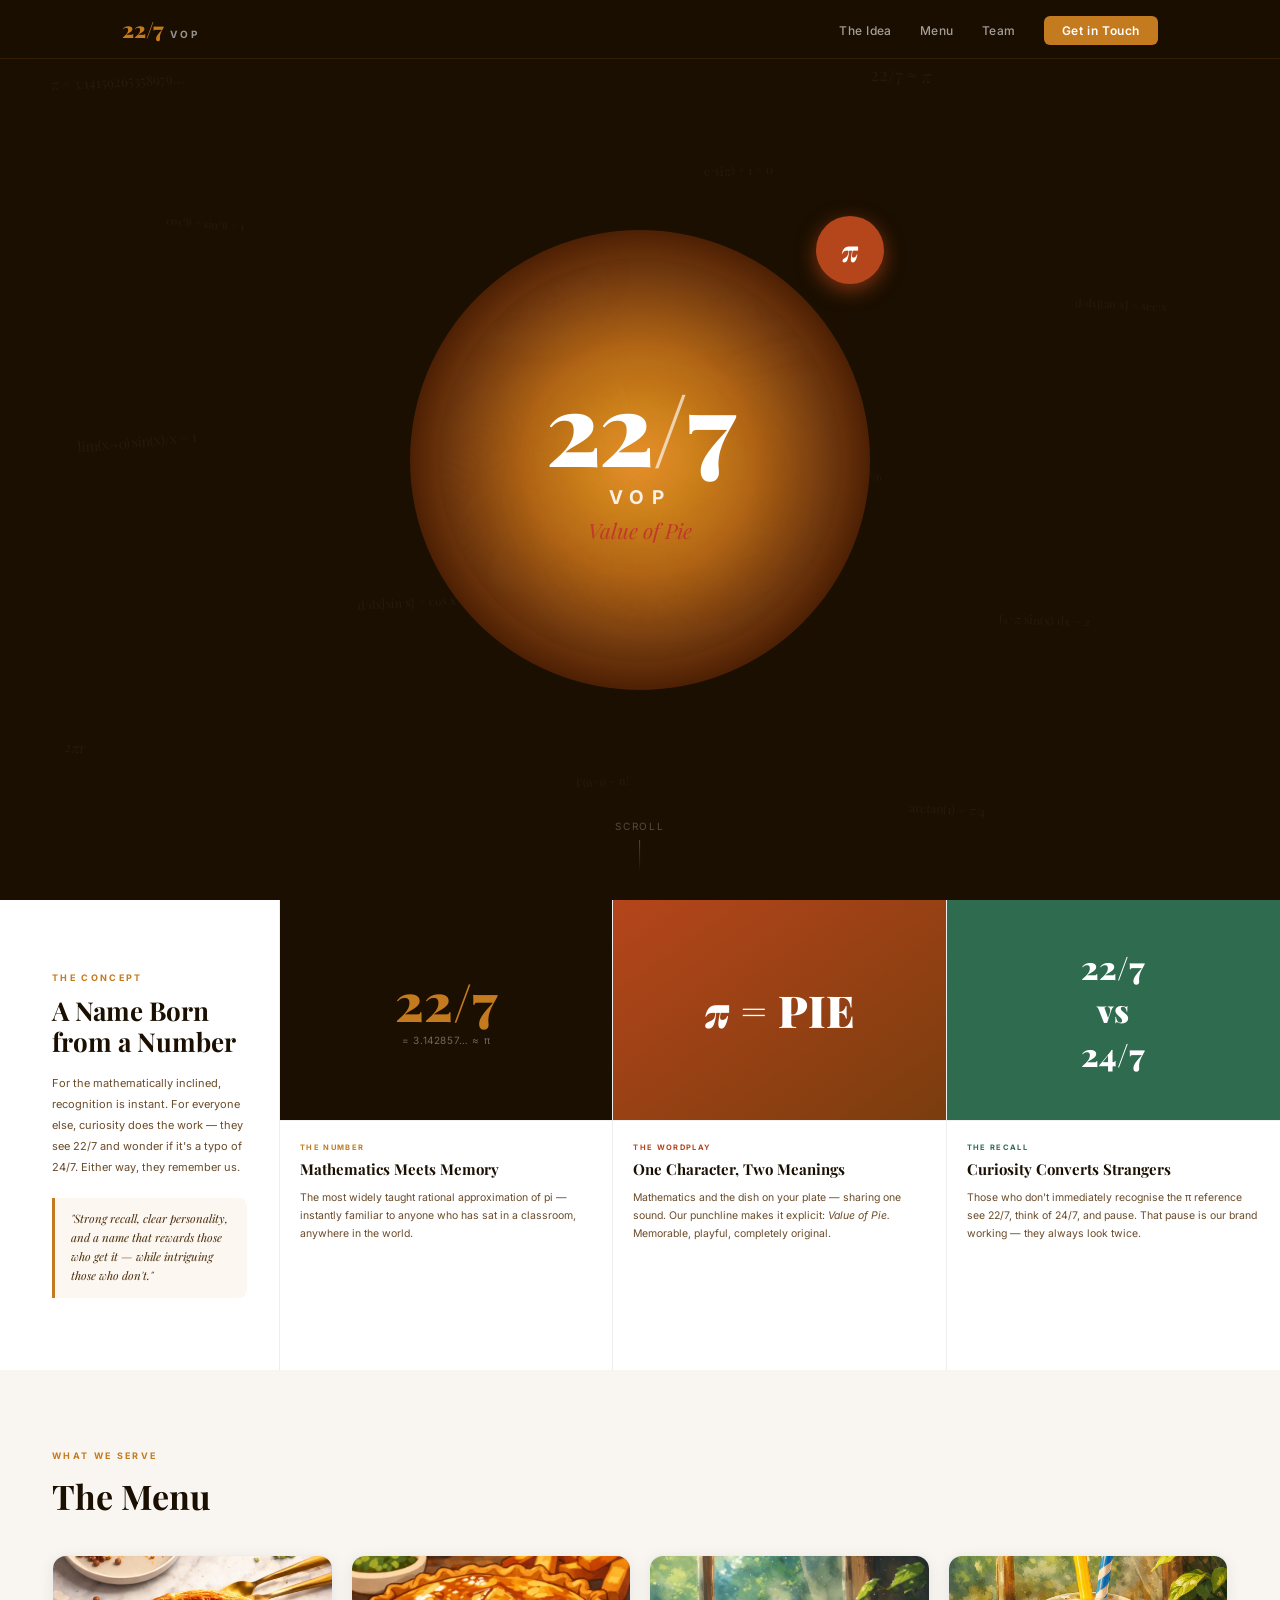
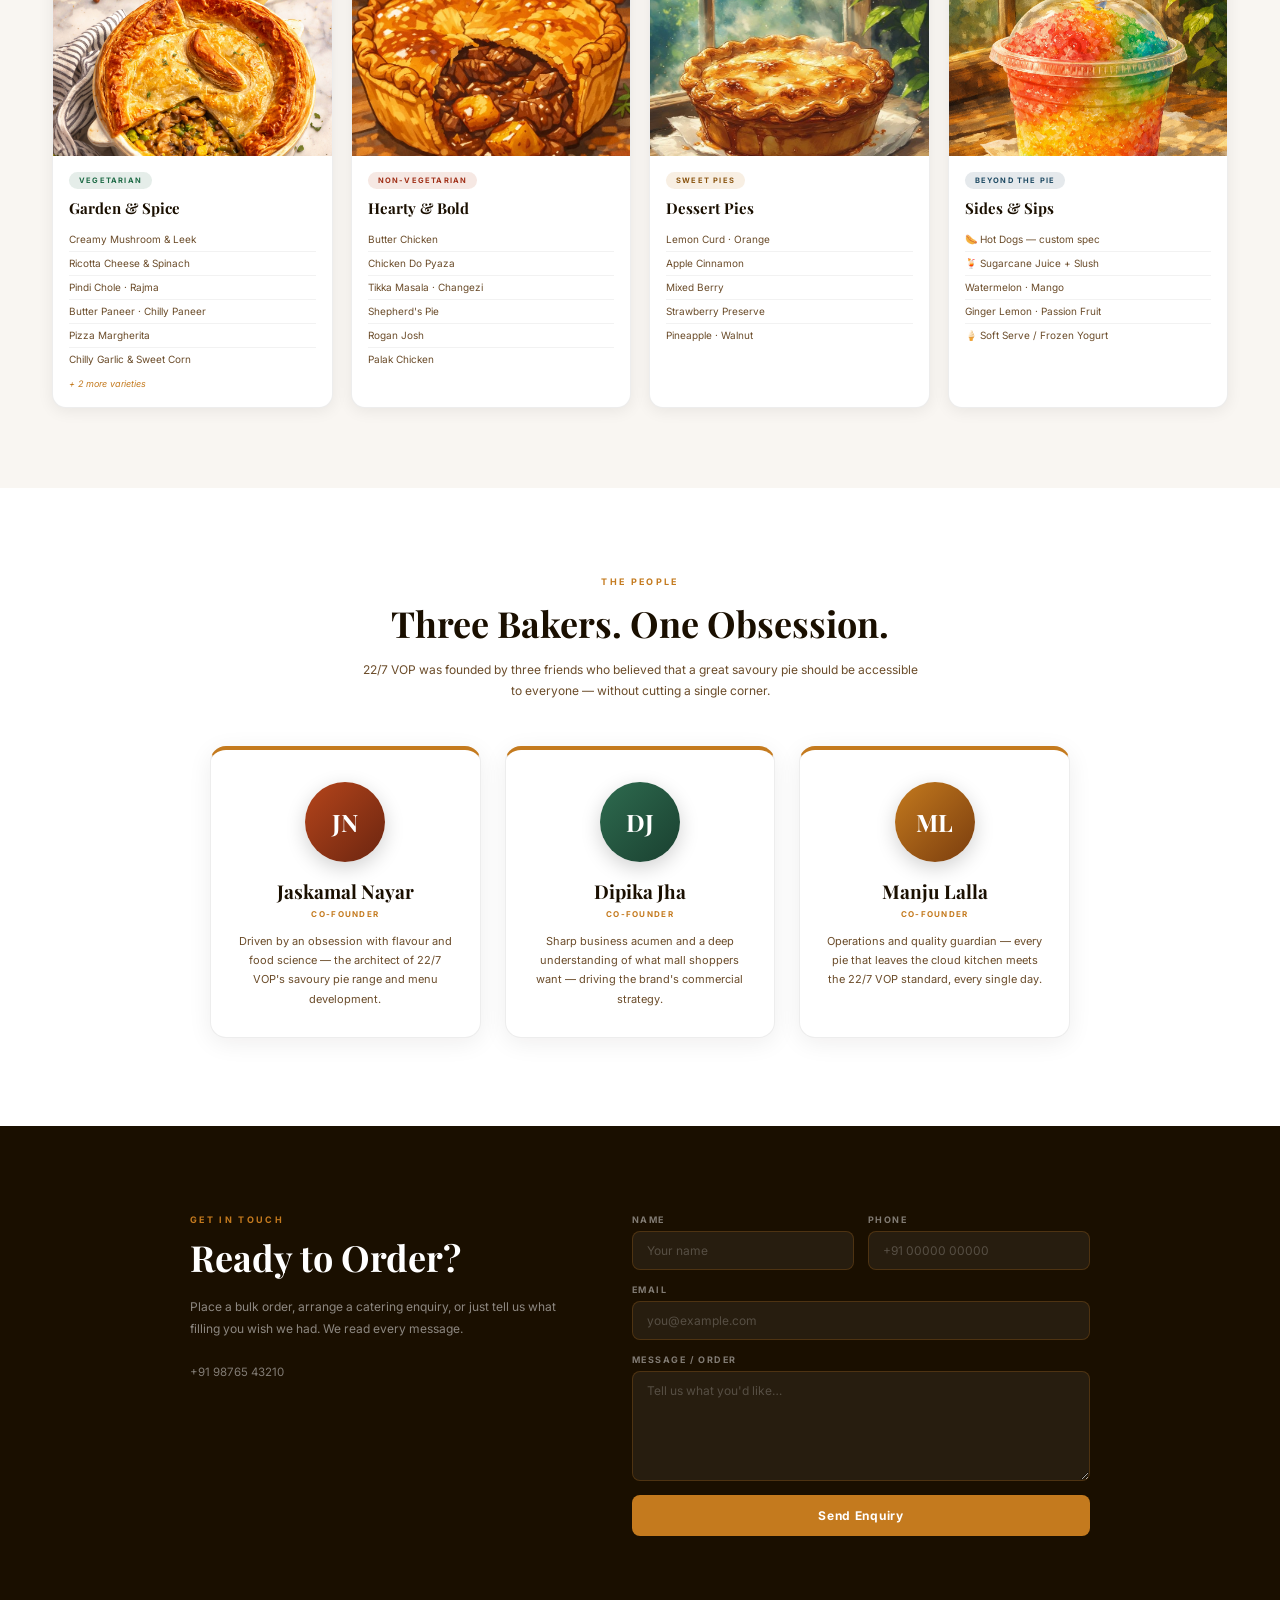
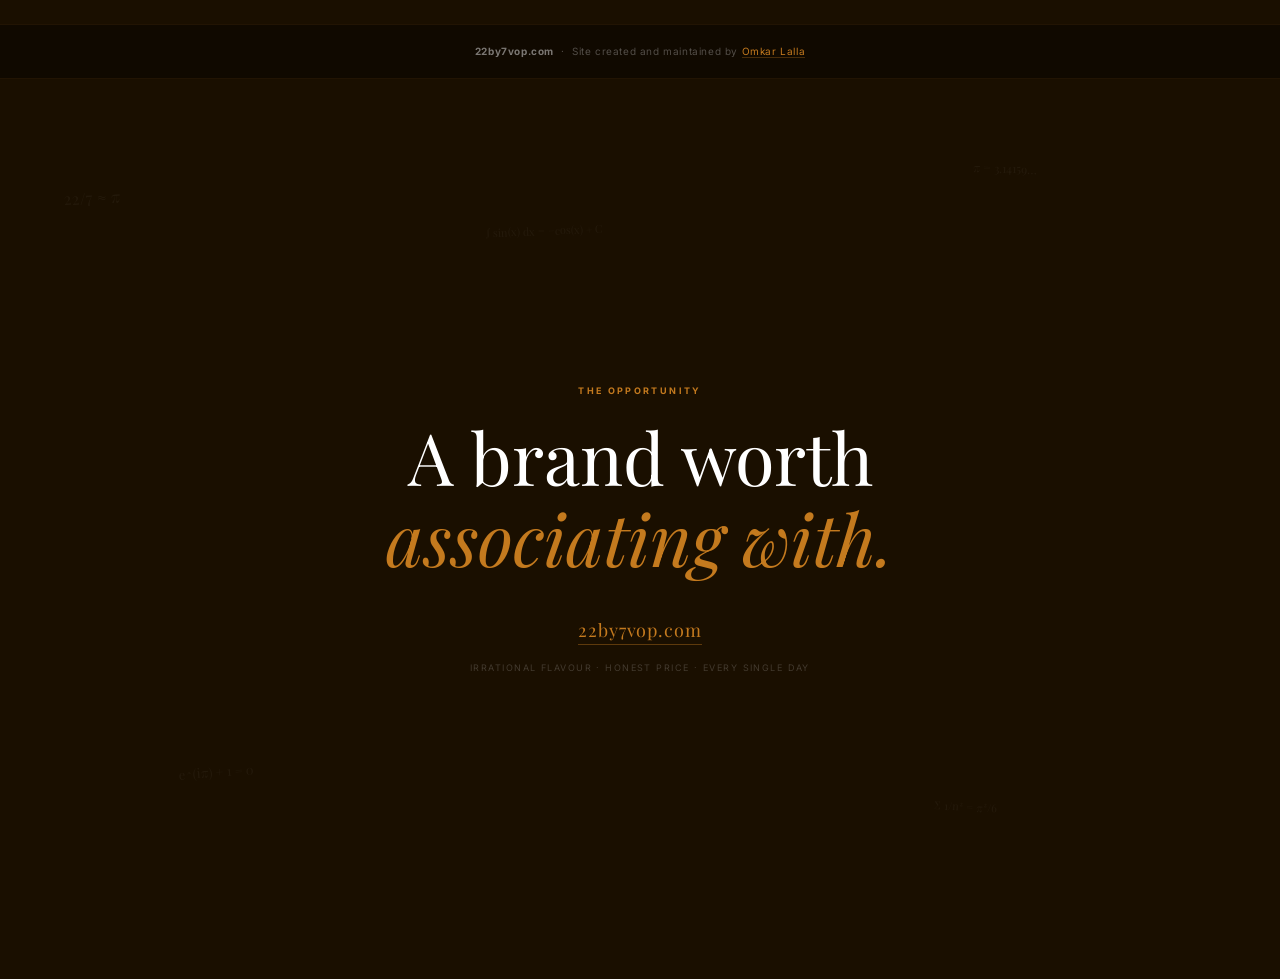
==== commit 207bb4f9: "Redesign lander as continuous scrolling page with pitch-deck styling Single-page scroll: hero/cover " ====
--- a/index.html
+++ b/index.html
@@ -5,8 +5,430 @@
   <meta name="viewport" content="width=device-width, initial-scale=1.0" />
   <title>22/7 VOP — Value of Pie</title>
   <link rel="preconnect" href="https://fonts.googleapis.com" />
-  <link href="https://fonts.googleapis.com/css2?family=Playfair+Display:wght@700;900&family=Inter:wght@400;500;600&display=swap" rel="stylesheet" />
-  <link rel="stylesheet" href="style.css" />
+  <link href="https://fonts.googleapis.com/css2?family=Playfair+Display:ital,wght@0,400;0,700;0,900;1,400;1,700&family=Inter:wght@300;400;500;600;700&display=swap" rel="stylesheet" />
+  <style>
+    /* ── TOKENS ── */
+    :root {
+      --crust:    #c47a1e;
+      --crust-dk: #7a3d0e;
+      --filling:  #b5451b;
+      --herb:     #2e6b4f;
+      --dark:     #1a0f00;
+      --mid:      #4a2c0a;
+      --muted:    #6b4c2a;
+      --white:    #ffffff;
+    }
+
+    *, *::before, *::after { box-sizing: border-box; margin: 0; padding: 0; }
+    html { scroll-behavior: smooth; }
+    body { font-family: 'Inter', sans-serif; background: var(--dark); color: var(--dark); overflow-x: hidden; }
+
+    /* ── NAV ── */
+    .nav {
+      position: fixed; top: 0; left: 0; right: 0; z-index: 200;
+      background: rgba(26,15,0,0.82);
+      backdrop-filter: blur(14px);
+      border-bottom: 1px solid rgba(196,122,30,0.15);
+    }
+    .nav-inner {
+      max-width: 1100px; margin: 0 auto;
+      padding: 0 32px;
+      height: 58px;
+      display: flex; align-items: center; justify-content: space-between;
+    }
+    .logo { display: flex; align-items: baseline; gap: 6px; text-decoration: none; }
+    .logo-fraction {
+      font-family: 'Playfair Display', serif; font-weight: 900; font-size: 22px;
+      color: var(--crust); letter-spacing: -.01em;
+    }
+    .logo-vop {
+      font-size: 10px; font-weight: 700; letter-spacing: .28em;
+      text-transform: uppercase; color: rgba(255,255,255,.55);
+    }
+    .nav-links { list-style: none; display: flex; align-items: center; gap: 28px; }
+    .nav-links a {
+      font-size: 12px; font-weight: 500; color: rgba(255,255,255,.6);
+      text-decoration: none; letter-spacing: .04em; transition: color .2s;
+    }
+    .nav-links a:hover { color: #fff; }
+    .nav-links .btn-nav {
+      background: var(--crust); color: #fff; padding: 7px 18px;
+      border-radius: 6px; font-weight: 600; letter-spacing: .05em;
+    }
+    .nav-links .btn-nav:hover { background: #d4881f; color: #fff; }
+
+    /* ── EYEBROW / SHARED ── */
+    .eyebrow {
+      font-size: 9px; font-weight: 700; letter-spacing: .26em;
+      text-transform: uppercase; color: var(--crust); display: block; margin-bottom: 12px;
+    }
+
+    /* ════════════════════════════════════════
+       SECTION 1 — HERO / COVER
+    ════════════════════════════════════════ */
+    .s-hero {
+      min-height: 100vh;
+      background: var(--dark);
+      display: flex; align-items: center; justify-content: center;
+      position: relative; overflow: hidden;
+      padding: 80px 24px 60px;
+    }
+    .hero-glow {
+      position: absolute; inset: 0; pointer-events: none;
+      background:
+        radial-gradient(circle 55% at 50% 52%, rgba(196,122,30,.26) 0%, rgba(122,61,14,.10) 44%, transparent 76%),
+        radial-gradient(circle 88% at 50% 52%, rgba(74,28,5,.32) 0%, transparent 100%);
+    }
+    .math-bg {
+      position: absolute; inset: 0; pointer-events: none; user-select: none; overflow: hidden;
+    }
+    .math-bg span {
+      position: absolute; font-family: 'Playfair Display', serif;
+      white-space: nowrap; opacity: .042; color: #fff;
+    }
+    /* Brand circle */
+    .brand-ring { position: relative; z-index: 2; flex-shrink: 0; }
+    .brand-circle {
+      width: clamp(280px, 38vw, 460px);
+      height: clamp(280px, 38vw, 460px);
+      border-radius: 50%;
+      background: radial-gradient(circle at 50% 50%,
+        #f0962c 0%, #d4841a 18%, #b86814 35%,
+        #7a3d0e 56%, #3d1500 76%, #1a0f00 92%, #1a0f00 100%
+      );
+      display: flex; flex-direction: column; align-items: center; justify-content: center;
+      text-align: center; padding: 30px; position: relative; overflow: hidden;
+    }
+    .pie-watermark {
+      position: absolute; inset: 0; display: flex; align-items: center; justify-content: center;
+      pointer-events: none; z-index: 0;
+    }
+    .pie-watermark img {
+      width: 88%; height: 88%; object-fit: cover; border-radius: 50%;
+      opacity: 0.042; filter: grayscale(100%) brightness(0.16) sepia(1) hue-rotate(155deg) saturate(1.4);
+    }
+    .bc-num {
+      font-family: 'Playfair Display', serif; font-weight: 900;
+      font-size: clamp(64px, 8vw, 100px);
+      color: #fff; line-height: 1; letter-spacing: -.02em; position: relative; z-index: 1;
+    }
+    .bc-slash { color: rgba(255,255,255,.65); }
+    .bc-vop {
+      font-weight: 700; font-size: clamp(13px, 1.5vw, 19px); letter-spacing: .38em;
+      color: rgba(255,255,255,.88); text-transform: uppercase; margin: 10px 0 8px;
+      position: relative; z-index: 1;
+    }
+    .bc-sub {
+      font-family: 'Playfair Display', serif; font-style: italic;
+      font-size: clamp(14px, 1.8vw, 21px); color: #c0392b; line-height: 1.3;
+      position: relative; z-index: 1;
+    }
+    /* Ring */
+    .cover-ring {
+      position: absolute; top: 50%; left: 50%; transform: translate(-50%,-50%);
+      width: calc(clamp(280px, 38vw, 460px) + 40px);
+      height: calc(clamp(280px, 38vw, 460px) + 40px);
+      border-radius: 50%;
+      background: radial-gradient(circle 50% at 50% 50%,
+        transparent 0%, transparent 88%,
+        rgba(201,121,23,.18) 90%, rgb(201,121,23) 92%,
+        rgba(26,15,0,.85) 96%, rgba(26,15,0,0) 100%
+      );
+      pointer-events: none; z-index: 1;
+    }
+    .pi-badge {
+      position: absolute; top: -14px; right: -14px;
+      width: 68px; height: 68px; border-radius: 50%;
+      background: var(--filling); color: #fff;
+      font-family: 'Playfair Display', serif; font-size: 30px; font-weight: 700;
+      display: flex; align-items: center; justify-content: center;
+      box-shadow: 0 6px 20px rgba(181,69,27,.65);
+    }
+    .hero-scroll-hint {
+      position: absolute; bottom: 28px; left: 50%; transform: translateX(-50%);
+      font-size: 10px; letter-spacing: .18em; text-transform: uppercase;
+      color: rgba(255,255,255,.25); display: flex; flex-direction: column; align-items: center; gap: 8px;
+      animation: fadeFloat 2.6s ease-in-out infinite;
+    }
+    .hero-scroll-hint::after {
+      content: ''; display: block; width: 1px; height: 32px;
+      background: linear-gradient(to bottom, rgba(196,122,30,.5), transparent);
+    }
+    @keyframes fadeFloat {
+      0%,100% { opacity: .25; transform: translateX(-50%) translateY(0); }
+      50%      { opacity: .55; transform: translateX(-50%) translateY(5px); }
+    }
+
+    /* ════════════════════════════════════════
+       SECTION 2 — THE IDEA
+    ════════════════════════════════════════ */
+    .s-idea {
+      background: #fff;
+      display: grid;
+      grid-template-columns: minmax(200px, 280px) 1fr;
+    }
+    @media (max-width: 820px) {
+      .s-idea { grid-template-columns: 1fr; }
+    }
+    .idea-text {
+      padding: 72px 32px 72px 52px;
+      display: flex; flex-direction: column; justify-content: center;
+      border-right: 1px solid rgba(0,0,0,.07);
+    }
+    @media (max-width: 820px) {
+      .idea-text { padding: 52px 32px 36px; border-right: none; border-bottom: 1px solid rgba(0,0,0,.07); }
+    }
+    .idea-text h2 {
+      font-family: 'Playfair Display', serif; font-size: 26px; line-height: 1.2;
+      color: var(--dark); margin-bottom: 16px;
+    }
+    .idea-text p { font-size: 11px; line-height: 1.9; color: var(--muted); margin-bottom: 14px; }
+    .idea-quote {
+      border-left: 3px solid var(--crust); background: rgba(196,122,30,.06);
+      padding: 12px 16px; border-radius: 0 8px 8px 0; margin-top: 6px;
+    }
+    .idea-quote p {
+      font-family: 'Playfair Display', serif; font-style: italic;
+      font-size: 11.5px; color: var(--mid); margin: 0; line-height: 1.65;
+    }
+    /* 3 cards */
+    .idea-cards { display: grid; grid-template-columns: repeat(3, 1fr); }
+    @media (max-width: 640px) { .idea-cards { grid-template-columns: 1fr; } }
+    .icard { display: flex; flex-direction: column; border-right: 1px solid rgba(0,0,0,.07); }
+    .icard:last-child { border-right: none; }
+    .icard-visual {
+      flex: 0 0 220px;
+      display: flex; flex-direction: column; align-items: center; justify-content: center;
+      text-align: center; padding: 32px 20px; position: relative; overflow: hidden;
+    }
+    .icard-dark .icard-visual  { background: var(--dark); }
+    .icard-red  .icard-visual  { background: linear-gradient(145deg, var(--filling), var(--crust-dk)); }
+    .icard-green .icard-visual { background: var(--herb); }
+    .icard-sym { font-family: 'Playfair Display', serif; font-weight: 900; color: #fff; line-height: 1; }
+    .icard-dark  .icard-sym { font-size: 52px; color: var(--crust); }
+    .icard-red   .icard-sym { font-size: 44px; }
+    .icard-green .icard-sym { font-size: 38px; }
+    .icard-sym-sub { font-size: 10px; color: rgba(255,255,255,.5); letter-spacing: .06em; margin-top: 7px; }
+    .icard-dark .icard-sym-sub { color: rgba(255,255,255,.38); }
+    .icard-body {
+      flex: 1; padding: 22px 20px; background: #fff;
+      display: flex; flex-direction: column; justify-content: flex-start;
+      border-top: 1px solid rgba(0,0,0,.06);
+    }
+    .icard-body .ic-tag {
+      font-size: 7.5px; font-weight: 700; letter-spacing: .18em;
+      text-transform: uppercase; margin-bottom: 8px; display: block;
+    }
+    .icard-dark  .ic-tag { color: var(--crust); }
+    .icard-red   .ic-tag { color: var(--filling); }
+    .icard-green .ic-tag { color: var(--herb); }
+    .icard-body h3 {
+      font-family: 'Playfair Display', serif; font-size: 15px;
+      color: var(--dark); margin-bottom: 9px; line-height: 1.3;
+    }
+    .icard-body p { font-size: 10.5px; color: var(--muted); line-height: 1.75; }
+
+    /* ════════════════════════════════════════
+       SECTION 3 — THE MENU
+    ════════════════════════════════════════ */
+    .s-menu {
+      background: #f9f6f2;
+      padding: 80px 52px;
+    }
+    @media (max-width: 700px) { .s-menu { padding: 56px 24px; } }
+    .section-hd { margin-bottom: 36px; }
+    .section-hd h2 { font-family: 'Playfair Display', serif; font-size: 34px; color: var(--dark); margin-top: 4px; }
+    .menu-cols {
+      display: grid; grid-template-columns: repeat(4, 1fr); gap: 18px;
+    }
+    @media (max-width: 900px)  { .menu-cols { grid-template-columns: repeat(2, 1fr); } }
+    @media (max-width: 520px)  { .menu-cols { grid-template-columns: 1fr; } }
+    .mcol {
+      display: flex; flex-direction: column;
+      border-radius: 14px; overflow: hidden;
+      border: 1px solid rgba(0,0,0,.07);
+      box-shadow: 0 3px 16px rgba(0,0,0,.07);
+      background: #fff;
+    }
+    .mcol-img { flex: 0 0 200px; overflow: hidden; }
+    .mcol-img img { width: 100%; height: 100%; object-fit: cover; display: block; transition: transform .4s ease; }
+    .mcol:hover .mcol-img img { transform: scale(1.04); }
+    .mcol-body { flex: 1; padding: 16px 16px 18px; display: flex; flex-direction: column; }
+    .mcol-tag {
+      font-size: 7.5px; font-weight: 700; letter-spacing: .16em;
+      text-transform: uppercase; padding: 4px 10px; border-radius: 999px;
+      display: inline-block; margin-bottom: 9px; align-self: flex-start;
+    }
+    .mcol-tag.veg    { background: rgba(46,107,79,.12);  color: #1e6b46; }
+    .mcol-tag.nonveg { background: rgba(181,69,27,.12);  color: #a03018; }
+    .mcol-tag.sweet  { background: rgba(196,122,30,.12); color: #8a5510; }
+    .mcol-tag.sides  { background: rgba(46,79,99,.12);   color: #1e4a63; }
+    .mcol-body h3 {
+      font-family: 'Playfair Display', serif; font-size: 15px; color: var(--dark); margin-bottom: 10px;
+    }
+    .mcol-items { list-style: none; flex: 1; }
+    .mcol-items li {
+      font-size: 10px; color: var(--muted);
+      padding: 4px 0; border-bottom: 1px solid rgba(0,0,0,.05); line-height: 1.5;
+    }
+    .mcol-items li:last-child { border-bottom: none; }
+    .mcol-more { font-size: 9px; font-style: italic; color: var(--crust); margin-top: 7px; }
+
+    /* ════════════════════════════════════════
+       SECTION 4 — THE TEAM
+    ════════════════════════════════════════ */
+    .s-team {
+      background: #fff;
+      padding: 88px 52px;
+      text-align: center;
+    }
+    @media (max-width: 700px) { .s-team { padding: 60px 24px; } }
+    .s-team .section-hd { max-width: 560px; margin: 0 auto 44px; }
+    .s-team .section-hd h2 { font-size: 36px; }
+    .s-team .section-hd p { font-size: 12px; color: var(--muted); line-height: 1.8; margin-top: 12px; }
+    .team-cards { display: grid; grid-template-columns: repeat(3, 1fr); gap: 24px; max-width: 860px; margin: 0 auto; }
+    @media (max-width: 680px) { .team-cards { grid-template-columns: 1fr; max-width: 340px; } }
+    .tcard {
+      background: #fff; border-radius: 16px; padding: 32px 24px 28px;
+      border: 1px solid rgba(0,0,0,.07); box-shadow: 0 5px 24px rgba(26,15,0,.07);
+      border-top: 4px solid var(--crust);
+    }
+    .tcard-avatar {
+      width: 80px; height: 80px; border-radius: 50%; margin: 0 auto 16px;
+      display: flex; align-items: center; justify-content: center;
+      font-family: 'Playfair Display', serif; font-size: 24px; font-weight: 700;
+      color: #fff; box-shadow: 0 6px 20px rgba(0,0,0,.18);
+    }
+    .tcard h3 { font-family: 'Playfair Display', serif; font-size: 19px; color: var(--dark); margin-bottom: 5px; }
+    .tcard .role { font-size: 8px; font-weight: 700; letter-spacing: .16em; text-transform: uppercase; color: var(--crust); margin-bottom: 13px; }
+    .tcard p { font-size: 11px; color: var(--muted); line-height: 1.75; }
+
+    /* ════════════════════════════════════════
+       SECTION 5 — CONTACT FORM
+    ════════════════════════════════════════ */
+    .s-contact {
+      background: var(--dark);
+      padding: 88px 52px;
+      position: relative; overflow: hidden;
+    }
+    @media (max-width: 700px) { .s-contact { padding: 60px 24px; } }
+    .s-contact .contact-glow {
+      position: absolute; inset: 0; pointer-events: none;
+      background: radial-gradient(circle 60% at 50% 100%, rgba(196,122,30,.12) 0%, transparent 70%);
+    }
+    .contact-inner {
+      position: relative; z-index: 1;
+      max-width: 900px; margin: 0 auto;
+      display: grid; grid-template-columns: 1fr 1fr; gap: 64px; align-items: start;
+    }
+    @media (max-width: 760px) { .contact-inner { grid-template-columns: 1fr; gap: 40px; } }
+    .contact-left .eyebrow { color: var(--crust); }
+    .contact-left h2 {
+      font-family: 'Playfair Display', serif; font-size: 36px; line-height: 1.15;
+      color: #fff; margin-bottom: 18px;
+    }
+    .contact-left p { font-size: 12px; color: rgba(255,255,255,.5); line-height: 1.85; margin-bottom: 24px; }
+    .contact-detail {
+      display: flex; align-items: center; gap: 10px;
+      font-size: 11.5px; color: rgba(255,255,255,.45);
+    }
+    /* Form */
+    .contact-form { display: flex; flex-direction: column; gap: 14px; }
+    .form-row { display: grid; grid-template-columns: 1fr 1fr; gap: 14px; }
+    @media (max-width: 480px) { .form-row { grid-template-columns: 1fr; } }
+    .form-group { display: flex; flex-direction: column; gap: 6px; }
+    .form-group label {
+      font-size: 9px; font-weight: 700; letter-spacing: .16em;
+      text-transform: uppercase; color: rgba(255,255,255,.45);
+    }
+    .form-group input,
+    .form-group textarea {
+      background: rgba(255,255,255,.06);
+      border: 1px solid rgba(196,122,30,.25);
+      border-radius: 8px; padding: 11px 14px;
+      font-family: 'Inter', sans-serif; font-size: 12px;
+      color: #fff; outline: none;
+      transition: border-color .2s, background .2s;
+    }
+    .form-group input::placeholder,
+    .form-group textarea::placeholder { color: rgba(255,255,255,.22); }
+    .form-group input:focus,
+    .form-group textarea:focus {
+      border-color: var(--crust); background: rgba(196,122,30,.08);
+    }
+    .form-group textarea { resize: vertical; min-height: 110px; }
+    .btn-submit {
+      background: var(--crust); color: #fff; border: none;
+      padding: 13px 28px; border-radius: 8px;
+      font-family: 'Inter', sans-serif; font-size: 12px; font-weight: 700;
+      letter-spacing: .06em; cursor: pointer;
+      transition: background .2s, transform .15s;
+      align-self: flex-start;
+    }
+    .btn-submit:hover { background: #d4881f; transform: translateY(-1px); }
+    .btn-submit.full { align-self: stretch; }
+
+    /* ════════════════════════════════════════
+       CREDIT STRIP
+    ════════════════════════════════════════ */
+    .credit-strip {
+      background: #100900;
+      border-top: 1px solid rgba(196,122,30,.1);
+      border-bottom: 1px solid rgba(196,122,30,.1);
+      padding: 18px 32px;
+      text-align: center;
+    }
+    .credit-strip p {
+      font-size: 10px; color: rgba(255,255,255,.28); letter-spacing: .06em; line-height: 1.7;
+    }
+    .credit-strip a {
+      color: var(--crust); text-decoration: none; border-bottom: 1px solid rgba(196,122,30,.3);
+      transition: color .2s, border-color .2s;
+    }
+    .credit-strip a:hover { color: #e09030; border-color: #e09030; }
+
+    /* ════════════════════════════════════════
+       SECTION 6 — CLOSING
+    ════════════════════════════════════════ */
+    .s-close {
+      background: var(--dark);
+      min-height: 100vh;
+      display: flex; flex-direction: column; align-items: center; justify-content: center;
+      text-align: center; padding: 80px 24px;
+      position: relative; overflow: hidden;
+    }
+    .s-close .close-glow {
+      position: absolute; inset: 0; pointer-events: none;
+      background:
+        radial-gradient(circle 55% at 50% 50%, rgba(196,122,30,.22) 0%, rgba(122,61,14,.08) 44%, transparent 76%),
+        radial-gradient(circle 88% at 50% 50%, rgba(74,28,5,.30) 0%, transparent 100%);
+    }
+    .close-content { position: relative; z-index: 1; }
+    .close-headline {
+      font-family: 'Playfair Display', serif;
+      font-size: clamp(40px, 7vw, 72px); line-height: 1.12; color: #fff;
+      margin: 20px 0 40px;
+    }
+    .close-headline em { font-style: italic; color: var(--crust); }
+    .close-url {
+      font-family: 'Playfair Display', serif; font-size: 18px;
+      color: var(--crust); letter-spacing: .05em; text-decoration: none;
+      border-bottom: 1px solid rgba(196,122,30,.4);
+      padding-bottom: 2px;
+    }
+    .close-url:hover { color: #e09030; border-color: #e09030; }
+    .close-foot {
+      margin-top: 20px; font-size: 9px;
+      color: rgba(255,255,255,.18); letter-spacing: .16em; text-transform: uppercase;
+    }
+    .close-math {
+      position: absolute; inset: 0; pointer-events: none; user-select: none; overflow: hidden;
+    }
+    .close-math span {
+      position: absolute; font-family: 'Playfair Display', serif;
+      white-space: nowrap; opacity: .04; color: #fff;
+    }
+  </style>
 </head>
 <body>
 
@@ -18,217 +440,277 @@
         <span class="logo-vop">VOP</span>
       </a>
       <ul class="nav-links">
-        <li><a href="#why">Why Us</a></li>
-        <li><a href="#about">About</a></li>
-        <li><a href="#contact" class="btn-nav">Order Now</a></li>
+        <li><a href="#idea">The Idea</a></li>
+        <li><a href="#menu">Menu</a></li>
+        <li><a href="#team">Team</a></li>
+        <li><a href="#contact" class="btn-nav">Get in Touch</a></li>
       </ul>
     </div>
   </nav>
 
-  <!-- HERO -->
-  <header class="hero">
-    <div class="hero-content">
-      <p class="hero-eyebrow">Handcrafted Savoury Pies</p>
-      <h1 class="hero-title">Irrational&nbsp;Flavour.<br />Perfect&nbsp;Every&nbsp;Time.</h1>
-      <p class="hero-sub">
-        Just as 22/7 endlessly approximates π, our pies endlessly pursue the perfect bite —
-        golden crusts, bold fillings, and unbeatable value.
-      </p>
-      <div class="hero-cta">
-        <a href="#why" class="btn-primary">Why 22/7 VOP</a>
-        <a href="#about" class="btn-ghost">Meet the Bakers</a>
-      </div>
-    </div>
-    <div class="hero-visual">
-      <div class="pie-graphic">
-        <div class="pie-plate">
-          <div class="pie-body">
-            <div class="pie-top">
-              <div class="steam s1"></div>
-              <div class="steam s2"></div>
-              <div class="steam s3"></div>
-              <div class="vent-hole"></div>
-            </div>
-          </div>
-        </div>
+  <!-- ════════════════════════════════════════
+       1 · HERO / COVER
+  ════════════════════════════════════════ -->
+  <section class="s-hero">
+    <div class="hero-glow"></div>
+    <div class="math-bg" aria-hidden="true">
+      <span style="left:4%;top:8%;font-size:14px;transform:rotate(-3deg)">π = 3.14159265358979…</span>
+      <span style="left:68%;top:7%;font-size:18px;transform:rotate(2deg)">22/7 ≈ π</span>
+      <span style="left:13%;top:24%;font-size:11px;transform:rotate(5deg)">cos²θ + sin²θ = 1</span>
+      <span style="left:55%;top:18%;font-size:12px;transform:rotate(-2deg)">e^(iπ) + 1 = 0</span>
+      <span style="left:84%;top:33%;font-size:11px;transform:rotate(3deg)">d/dx[tan x] = sec²x</span>
+      <span style="left:6%;top:48%;font-size:14px;transform:rotate(-5deg)">lim(x→0) sin(x)/x = 1</span>
+      <span style="left:64%;top:52%;font-size:11px;transform:rotate(3deg)">∑ 1/n² = π²/6</span>
+      <span style="left:28%;top:66%;font-size:12px;transform:rotate(-3deg)">d/dx[sin x] = cos x</span>
+      <span style="left:78%;top:68%;font-size:12px;transform:rotate(2deg)">∫₀^π sin(x) dx = 2</span>
+      <span style="left:5%;top:82%;font-size:14px;transform:rotate(4deg)">2πr</span>
+      <span style="left:45%;top:86%;font-size:11px;transform:rotate(-2deg)">Γ(n+1) = n!</span>
+      <span style="left:71%;top:89%;font-size:12px;transform:rotate(3deg)">arctan(1) = π/4</span>
+    </div>
+
+    <div class="brand-ring">
+      <div class="cover-ring"></div>
+      <div class="brand-circle">
+        <div class="pie-watermark">
+          <img src="veg pie.png" alt="" role="presentation" />
+        </div>
+        <div class="bc-num">22<span class="bc-slash">/</span>7</div>
+        <div class="bc-vop">VOP</div>
+        <div class="bc-sub">Value of Pie</div>
       </div>
       <div class="pi-badge">π</div>
     </div>
-  </header>
-
-  <!-- TICKER -->
-  <div class="ticker-wrap">
-    <div class="ticker">
-      <span>Savoury Pies ·</span>
-      <span>Golden Crust ·</span>
-      <span>Real Ingredients ·</span>
-      <span>Value of Pie ·</span>
-      <span>22/7 VOP ·</span>
-      <span>Fresh Daily ·</span>
-      <span>Irrational Flavour ·</span>
-      <span>Savoury Pies ·</span>
-      <span>Golden Crust ·</span>
-      <span>Real Ingredients ·</span>
-      <span>Value of Pie ·</span>
-      <span>22/7 VOP ·</span>
-      <span>Fresh Daily ·</span>
-      <span>Irrational Flavour ·</span>
-    </div>
-  </div>
-
-  <!-- WHY US -->
-  <section class="section section-dark" id="why">
-    <div class="chalk-math" aria-hidden="true">
-      <span style="left:3%;top:6%;transform:rotate(-4deg);font-size:13px">π = 3.14159265358979...</span>
-      <span style="left:38%;top:4%;transform:rotate(2deg);font-size:11px">∫ sin(x) dx = −cos(x) + C</span>
-      <span style="left:72%;top:7%;transform:rotate(-3deg);font-size:15px">22/7 ≈ π</span>
-      <span style="left:8%;top:22%;transform:rotate(5deg);font-size:10px">cos²θ + sin²θ = 1</span>
-      <span style="left:55%;top:18%;transform:rotate(-2deg);font-size:12px">e^(iπ) + 1 = 0</span>
-      <span style="left:82%;top:24%;transform:rotate(3deg);font-size:11px">d/dx[tan x] = sec²x</span>
-      <span style="left:18%;top:40%;transform:rotate(-5deg);font-size:14px">lim(x→0) sin(x)/x = 1</span>
-      <span style="left:46%;top:44%;transform:rotate(3deg);font-size:10px">∑ 1/n² = π²/6</span>
-      <span style="left:76%;top:38%;transform:rotate(-2deg);font-size:12px">arctan(1) = π/4</span>
-      <span style="left:5%;top:60%;transform:rotate(4deg);font-size:11px">∇²φ = 0</span>
-      <span style="left:30%;top:65%;transform:rotate(-3deg);font-size:13px">d/dx[sin x] = cos x</span>
-      <span style="left:62%;top:58%;transform:rotate(2deg);font-size:10px">∫₀^π sin(x) dx = 2</span>
-      <span style="left:88%;top:62%;transform:rotate(-4deg);font-size:11px">tan(π/4) = 1</span>
-      <span style="left:14%;top:80%;transform:rotate(3deg);font-size:12px">2πr</span>
-      <span style="left:42%;top:84%;transform:rotate(-2deg);font-size:10px">Γ(n+1) = n!</span>
-      <span style="left:70%;top:78%;transform:rotate(4deg);font-size:13px">sinh(x) = (eˣ − e⁻ˣ)/2</span>
-      <span style="left:25%;top:92%;transform:rotate(-3deg);font-size:11px">sec²x − tan²x = 1</span>
-      <span style="left:60%;top:90%;transform:rotate(2deg);font-size:12px">π² ≈ 9.8696</span>
-    </div>
-    <div class="container">
-      <div class="section-header light">
-        <p class="section-tag">Why 22/7 VOP</p>
-        <h2 class="section-title">The Value is in the Ratio</h2>
-      </div>
-      <div class="pillars">
-        <div class="pillar">
-          <h3>Scratch-Made Daily</h3>
-          <p>No freezer shortcuts. Pastry rolled and filled every morning with locally sourced ingredients.</p>
-        </div>
-        <div class="pillar">
-          <h3>True Value</h3>
-          <p>Premium ingredients don't have to mean premium markups. Real food at honest prices — that's VOP.</p>
-        </div>
-        <div class="pillar">
-          <h3>Baked Not Fried</h3>
-          <p>Every pie goes into a convection oven for an even golden crust — zero compromise on texture.</p>
-        </div>
-        <div class="pillar">
-          <h3>Real Ingredients</h3>
-          <p>No MSG, no artificial preservatives, no shortcuts. What you read on the menu is what's inside.</p>
-        </div>
-      </div>
-    </div>
+
+    <div class="hero-scroll-hint">scroll</div>
   </section>
 
-  <!-- ABOUT / PARTNERS -->
-  <section class="section" id="about">
-    <div class="container">
-      <div class="section-header">
-        <p class="section-tag">The People</p>
-        <h2 class="section-title">Three Bakers. One Obsession.</h2>
-        <p class="section-desc">22/7 VOP was founded by three friends who believed that a great savoury pie should be accessible to everyone — without cutting a single corner.</p>
-      </div>
-      <div class="partners">
-
-        <div class="partner-card">
-          <div class="partner-avatar" style="background: linear-gradient(135deg, #b5451b, #6b2510);">
-            <span>JN</span>
-          </div>
-          <h3>Jaskamal Nayar</h3>
-          <p class="partner-role">Co-Founder</p>
-        </div>
-
-        <div class="partner-card">
-          <div class="partner-avatar" style="background: linear-gradient(135deg, #2e6b4f, #1a4030);">
-            <span>DJ</span>
-          </div>
-          <h3>Dipika Jha</h3>
-          <p class="partner-role">Co-Founder</p>
-        </div>
-
-        <div class="partner-card">
-          <div class="partner-avatar" style="background: linear-gradient(135deg, #c47a1e, #7a3d0e);">
-            <span>ML</span>
-          </div>
-          <h3>Manju Lalla</h3>
-          <p class="partner-role">Co-Founder</p>
-        </div>
-
+  <!-- ════════════════════════════════════════
+       2 · THE IDEA
+  ════════════════════════════════════════ -->
+  <section class="s-idea" id="idea">
+    <div class="idea-text">
+      <span class="eyebrow">The Concept</span>
+      <h2>A Name Born<br/>from a Number</h2>
+      <p>For the mathematically inclined, recognition is instant. For everyone else, curiosity does the work — they see 22/7 and wonder if it's a typo of 24/7. Either way, they remember us.</p>
+      <div class="idea-quote">
+        <p>"Strong recall, clear personality, and a name that rewards those who get it — while intriguing those who don't."</p>
+      </div>
+    </div>
+
+    <div class="idea-cards">
+      <div class="icard icard-dark">
+        <div class="icard-visual">
+          <div class="icard-sym">22/7</div>
+          <div class="icard-sym-sub">= 3.142857… ≈ π</div>
+        </div>
+        <div class="icard-body">
+          <span class="ic-tag">The Number</span>
+          <h3>Mathematics Meets Memory</h3>
+          <p>The most widely taught rational approximation of pi — instantly familiar to anyone who has sat in a classroom, anywhere in the world.</p>
+        </div>
+      </div>
+
+      <div class="icard icard-red">
+        <div class="icard-visual">
+          <div class="icard-sym">π = PIE</div>
+        </div>
+        <div class="icard-body">
+          <span class="ic-tag">The Wordplay</span>
+          <h3>One Character, Two Meanings</h3>
+          <p>Mathematics and the dish on your plate — sharing one sound. Our punchline makes it explicit: <em>Value of Pie.</em> Memorable, playful, completely original.</p>
+        </div>
+      </div>
+
+      <div class="icard icard-green">
+        <div class="icard-visual">
+          <div class="icard-sym" style="font-size:32px;text-align:center;line-height:1.35">22/7<br/>vs<br/>24/7</div>
+        </div>
+        <div class="icard-body">
+          <span class="ic-tag">The Recall</span>
+          <h3>Curiosity Converts Strangers</h3>
+          <p>Those who don't immediately recognise the π reference see 22/7, think of 24/7, and pause. That pause is our brand working — they always look twice.</p>
+        </div>
       </div>
     </div>
   </section>
 
-  <!-- FORMULA STRIP -->
-  <div class="formula-strip">
-    <div class="formula-inner">
-      <span class="formula-text">22 ÷ 7 = 3.142857…</span>
-      <span class="formula-divider">·</span>
-      <span class="formula-text">Flavour ÷ Price = <strong>VOP</strong></span>
-      <span class="formula-divider">·</span>
-      <span class="formula-text">Every pie, every time.</span>
-    </div>
-  </div>
-
-  <!-- CONTACT / ORDER -->
-  <section class="section section-warm" id="contact">
-    <div class="container">
-      <div class="contact-layout">
-        <div class="contact-left">
-          <p class="section-tag">Get in Touch</p>
-          <h2 class="section-title">Ready to Order?</h2>
-          <p>Place a bulk order, arrange a catering enquiry, or just tell us what filling you wish we had. We read every message.</p>
-          <ul class="contact-details">
-            <li>+91 98765 43210</li>
+  <!-- ════════════════════════════════════════
+       3 · THE MENU
+  ════════════════════════════════════════ -->
+  <section class="s-menu" id="menu">
+    <div class="section-hd">
+      <span class="eyebrow">What We Serve</span>
+      <h2>The Menu</h2>
+    </div>
+    <div class="menu-cols">
+
+      <div class="mcol">
+        <div class="mcol-img"><img src="veg pie.png" alt="Vegetarian Pies" /></div>
+        <div class="mcol-body">
+          <span class="mcol-tag veg">Vegetarian</span>
+          <h3>Garden &amp; Spice</h3>
+          <ul class="mcol-items">
+            <li>Creamy Mushroom &amp; Leek</li>
+            <li>Ricotta Cheese &amp; Spinach</li>
+            <li>Pindi Chole · Rajma</li>
+            <li>Butter Paneer · Chilly Paneer</li>
+            <li>Pizza Margherita</li>
+            <li>Chilly Garlic &amp; Sweet Corn</li>
           </ul>
-        </div>
-        <!-- Formspree: sign up at formspree.io, create a form, replace XXXXXXXX below with your form ID -->
-        <form class="contact-form" action="https://formspree.io/f/xzdjekpj" method="POST">
-          <!-- redirect back to this page after submission -->
-          <input type="hidden" name="_next" value="https://omkarlalla-code.github.io/22-7-vop/?sent=1" />
-          <input type="hidden" name="_subject" value="New enquiry — 22/7 VOP" />
-          <!-- honeypot spam guard -->
-          <input type="text" name="_gotcha" style="display:none" />
-          <div class="form-row">
-            <div class="form-group">
-              <label for="name">Name</label>
-              <input type="text" id="name" name="name" placeholder="Your name" required />
-            </div>
-            <div class="form-group">
-              <label for="phone">Phone</label>
-              <input type="tel" id="phone" name="phone" placeholder="+91 00000 00000" />
-            </div>
+          <div class="mcol-more">+ 2 more varieties</div>
+        </div>
+      </div>
+
+      <div class="mcol">
+        <div class="mcol-img"><img src="meat pie.png" alt="Non-Vegetarian Pies" /></div>
+        <div class="mcol-body">
+          <span class="mcol-tag nonveg">Non-Vegetarian</span>
+          <h3>Hearty &amp; Bold</h3>
+          <ul class="mcol-items">
+            <li>Butter Chicken</li>
+            <li>Chicken Do Pyaza</li>
+            <li>Tikka Masala · Changezi</li>
+            <li>Shepherd's Pie</li>
+            <li>Rogan Josh</li>
+            <li>Palak Chicken</li>
+          </ul>
+        </div>
+      </div>
+
+      <div class="mcol">
+        <div class="mcol-img"><img src="sweet pie.png" alt="Sweet Pies" /></div>
+        <div class="mcol-body">
+          <span class="mcol-tag sweet">Sweet Pies</span>
+          <h3>Dessert Pies</h3>
+          <ul class="mcol-items">
+            <li>Lemon Curd · Orange</li>
+            <li>Apple Cinnamon</li>
+            <li>Mixed Berry</li>
+            <li>Strawberry Preserve</li>
+            <li>Pineapple · Walnut</li>
+          </ul>
+        </div>
+      </div>
+
+      <div class="mcol">
+        <div class="mcol-img"><img src="slush.png" alt="Beverages and Sides" /></div>
+        <div class="mcol-body">
+          <span class="mcol-tag sides">Beyond the Pie</span>
+          <h3>Sides &amp; Sips</h3>
+          <ul class="mcol-items">
+            <li>🌭 Hot Dogs — custom spec</li>
+            <li>🍹 Sugarcane Juice + Slush</li>
+            <li>Watermelon · Mango</li>
+            <li>Ginger Lemon · Passion Fruit</li>
+            <li>🍦 Soft Serve / Frozen Yogurt</li>
+          </ul>
+        </div>
+      </div>
+
+    </div>
+  </section>
+
+  <!-- ════════════════════════════════════════
+       4 · THE TEAM
+  ════════════════════════════════════════ -->
+  <section class="s-team" id="team">
+    <div class="section-hd">
+      <span class="eyebrow">The People</span>
+      <h2>Three Bakers. One Obsession.</h2>
+      <p>22/7 VOP was founded by three friends who believed that a great savoury pie should be accessible to everyone — without cutting a single corner.</p>
+    </div>
+    <div class="team-cards">
+      <div class="tcard">
+        <div class="tcard-avatar" style="background:linear-gradient(135deg,#b5451b,#6b2510)">JN</div>
+        <h3>Jaskamal Nayar</h3>
+        <div class="role">Co-Founder</div>
+        <p>Driven by an obsession with flavour and food science — the architect of 22/7 VOP's savoury pie range and menu development.</p>
+      </div>
+      <div class="tcard">
+        <div class="tcard-avatar" style="background:linear-gradient(135deg,#2e6b4f,#1a4030)">DJ</div>
+        <h3>Dipika Jha</h3>
+        <div class="role">Co-Founder</div>
+        <p>Sharp business acumen and a deep understanding of what mall shoppers want — driving the brand's commercial strategy.</p>
+      </div>
+      <div class="tcard">
+        <div class="tcard-avatar" style="background:linear-gradient(135deg,#c47a1e,#7a3d0e)">ML</div>
+        <h3>Manju Lalla</h3>
+        <div class="role">Co-Founder</div>
+        <p>Operations and quality guardian — every pie that leaves the cloud kitchen meets the 22/7 VOP standard, every single day.</p>
+      </div>
+    </div>
+  </section>
+
+  <!-- ════════════════════════════════════════
+       5 · CONTACT FORM
+  ════════════════════════════════════════ -->
+  <section class="s-contact" id="contact">
+    <div class="contact-glow"></div>
+    <div class="contact-inner">
+      <div class="contact-left">
+        <span class="eyebrow">Get in Touch</span>
+        <h2>Ready to Order?</h2>
+        <p>Place a bulk order, arrange a catering enquiry, or just tell us what filling you wish we had. We read every message.</p>
+        <div class="contact-detail">+91 98765 43210</div>
+      </div>
+      <form class="contact-form" action="https://formspree.io/f/xzdjekpj" method="POST">
+        <input type="hidden" name="_next" value="https://22by7vop.com/?sent=1" />
+        <input type="hidden" name="_subject" value="New enquiry — 22/7 VOP" />
+        <input type="text" name="_gotcha" style="display:none" />
+        <div class="form-row">
+          <div class="form-group">
+            <label for="name">Name</label>
+            <input type="text" id="name" name="name" placeholder="Your name" required />
           </div>
           <div class="form-group">
-            <label for="email">Email</label>
-            <input type="email" id="email" name="email" placeholder="you@example.com" required />
+            <label for="phone">Phone</label>
+            <input type="tel" id="phone" name="phone" placeholder="+91 00000 00000" />
           </div>
-          <div class="form-group">
-            <label for="message">Message / Order</label>
-            <textarea id="message" name="message" rows="4" placeholder="Tell us what you'd like…" required></textarea>
-          </div>
-          <button type="submit" class="btn-primary full">Send Enquiry</button>
-        </form>
-      </div>
+        </div>
+        <div class="form-group">
+          <label for="email">Email</label>
+          <input type="email" id="email" name="email" placeholder="you@example.com" required />
+        </div>
+        <div class="form-group">
+          <label for="message">Message / Order</label>
+          <textarea id="message" name="message" rows="4" placeholder="Tell us what you'd like…" required></textarea>
+        </div>
+        <button type="submit" class="btn-submit full">Send Enquiry</button>
+      </form>
     </div>
   </section>
 
-  <!-- FOOTER -->
-  <footer class="footer">
-    <div class="footer-inner">
-      <div class="footer-logo">
-        <span class="logo-fraction">22/7</span>
-        <span class="logo-vop">VOP</span>
-        <p>Value of Pie</p>
-      </div>
-      <p class="footer-tagline">Irrational flavour. Honest price. Every single day.</p>
-      <p class="footer-copy">© 2026 22/7 VOP · All rights reserved.</p>
-      <p class="footer-dev">Site developed and maintained by <a href="https://omkarlalla-code.github.io" target="_blank" rel="noopener">omkarlalla-code</a></p>
-    </div>
-  </footer>
+  <!-- ════════════════════════════════════════
+       CREDIT STRIP
+  ════════════════════════════════════════ -->
+  <div class="credit-strip">
+    <p>
+      <strong style="color:rgba(255,255,255,.45)">22by7vop.com</strong>
+      &nbsp;·&nbsp;
+      Site created and maintained by
+      <a href="https://omkarlalla-code.github.io" target="_blank" rel="noopener">Omkar Lalla</a>
+    </p>
+  </div>
+
+  <!-- ════════════════════════════════════════
+       6 · CLOSING
+  ════════════════════════════════════════ -->
+  <section class="s-close">
+    <div class="close-glow"></div>
+    <div class="close-math" aria-hidden="true">
+      <span style="left:5%;top:12%;font-size:16px;transform:rotate(-3deg)">22/7 ≈ π</span>
+      <span style="left:76%;top:9%;font-size:12px;transform:rotate(2deg)">π = 3.14159…</span>
+      <span style="left:14%;top:76%;font-size:13px;transform:rotate(-4deg)">e^(iπ) + 1 = 0</span>
+      <span style="left:73%;top:80%;font-size:11px;transform:rotate(3deg)">∑ 1/n² = π²/6</span>
+      <span style="left:38%;top:16%;font-size:11px;transform:rotate(-2deg)">∫ sin(x) dx = −cos(x) + C</span>
+    </div>
+    <div class="close-content">
+      <span class="eyebrow" style="justify-content:center;text-align:center">The Opportunity</span>
+      <div class="close-headline">A brand worth<br/><em>associating with.</em></div>
+      <a class="close-url" href="https://22by7vop.com">22by7vop.com</a>
+      <div class="close-foot">Irrational Flavour · Honest Price · Every Single Day</div>
+    </div>
+  </section>
 
 </body>
 </html>
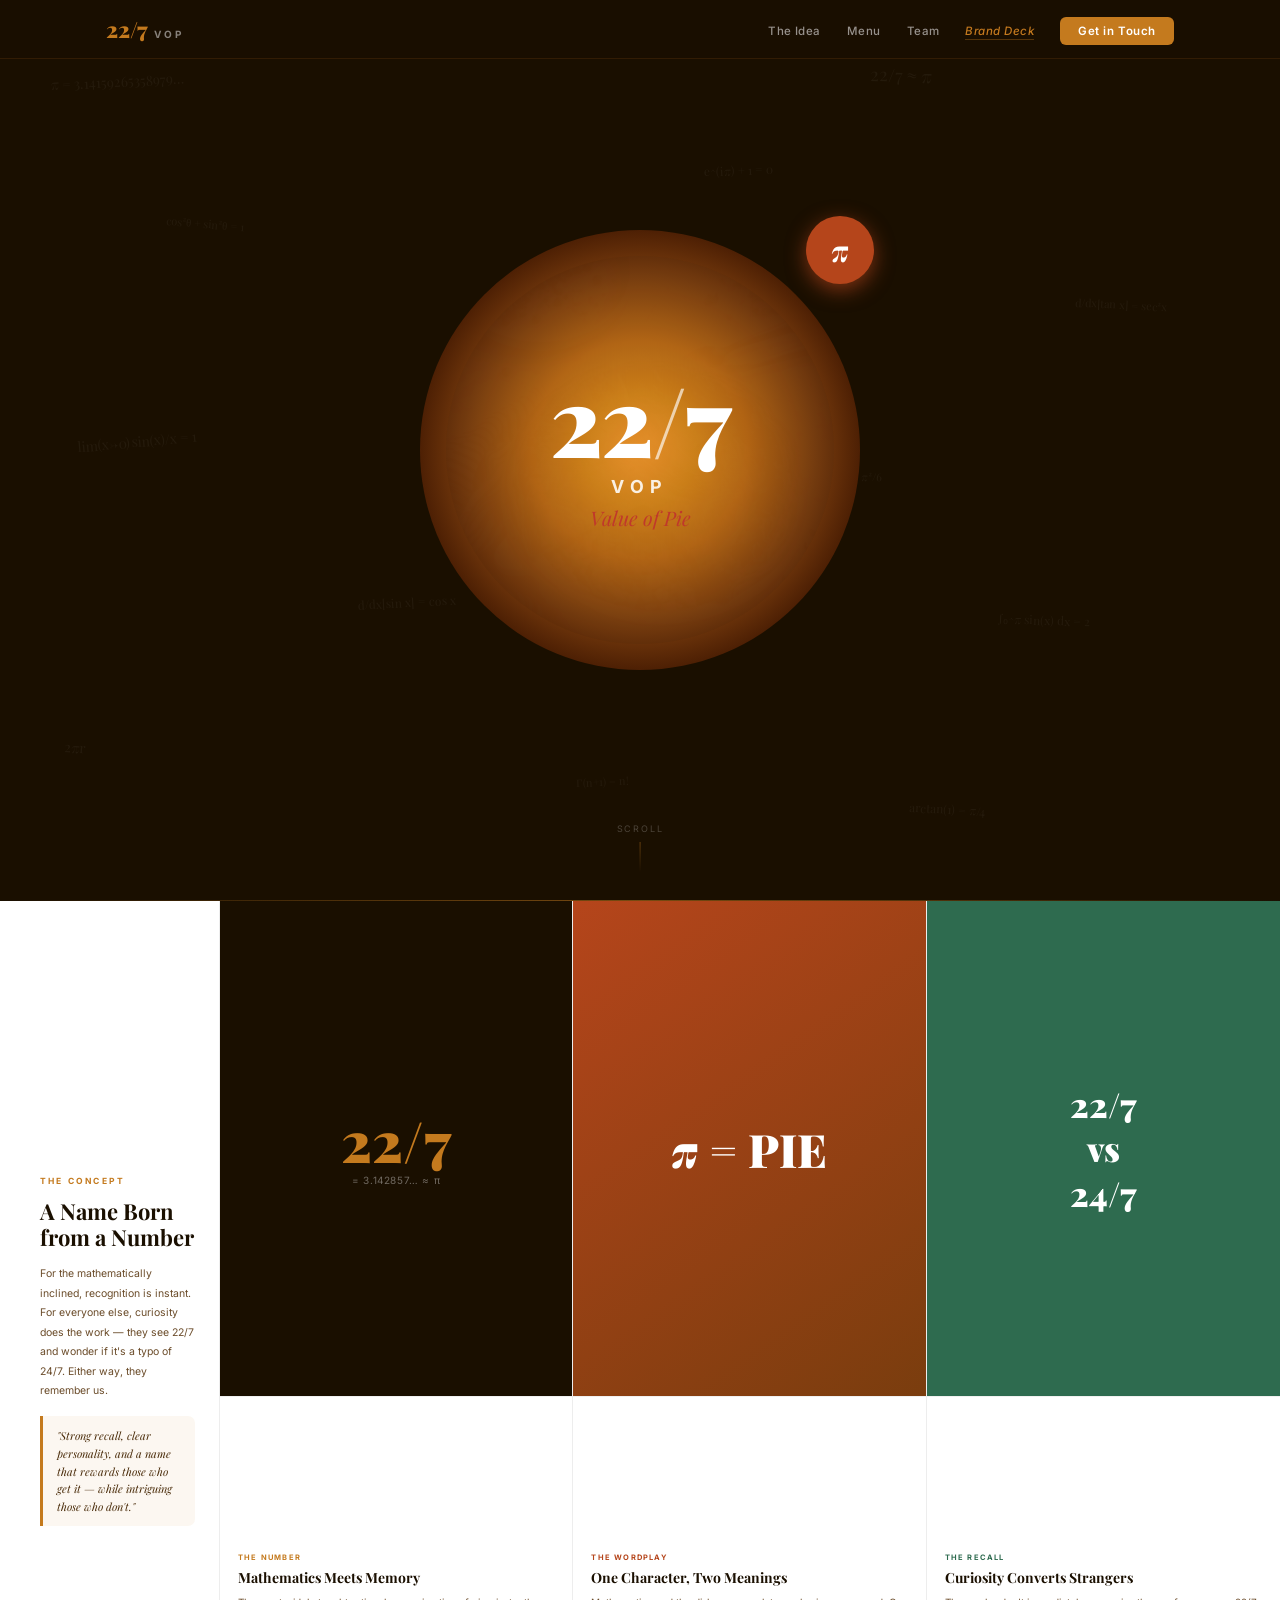
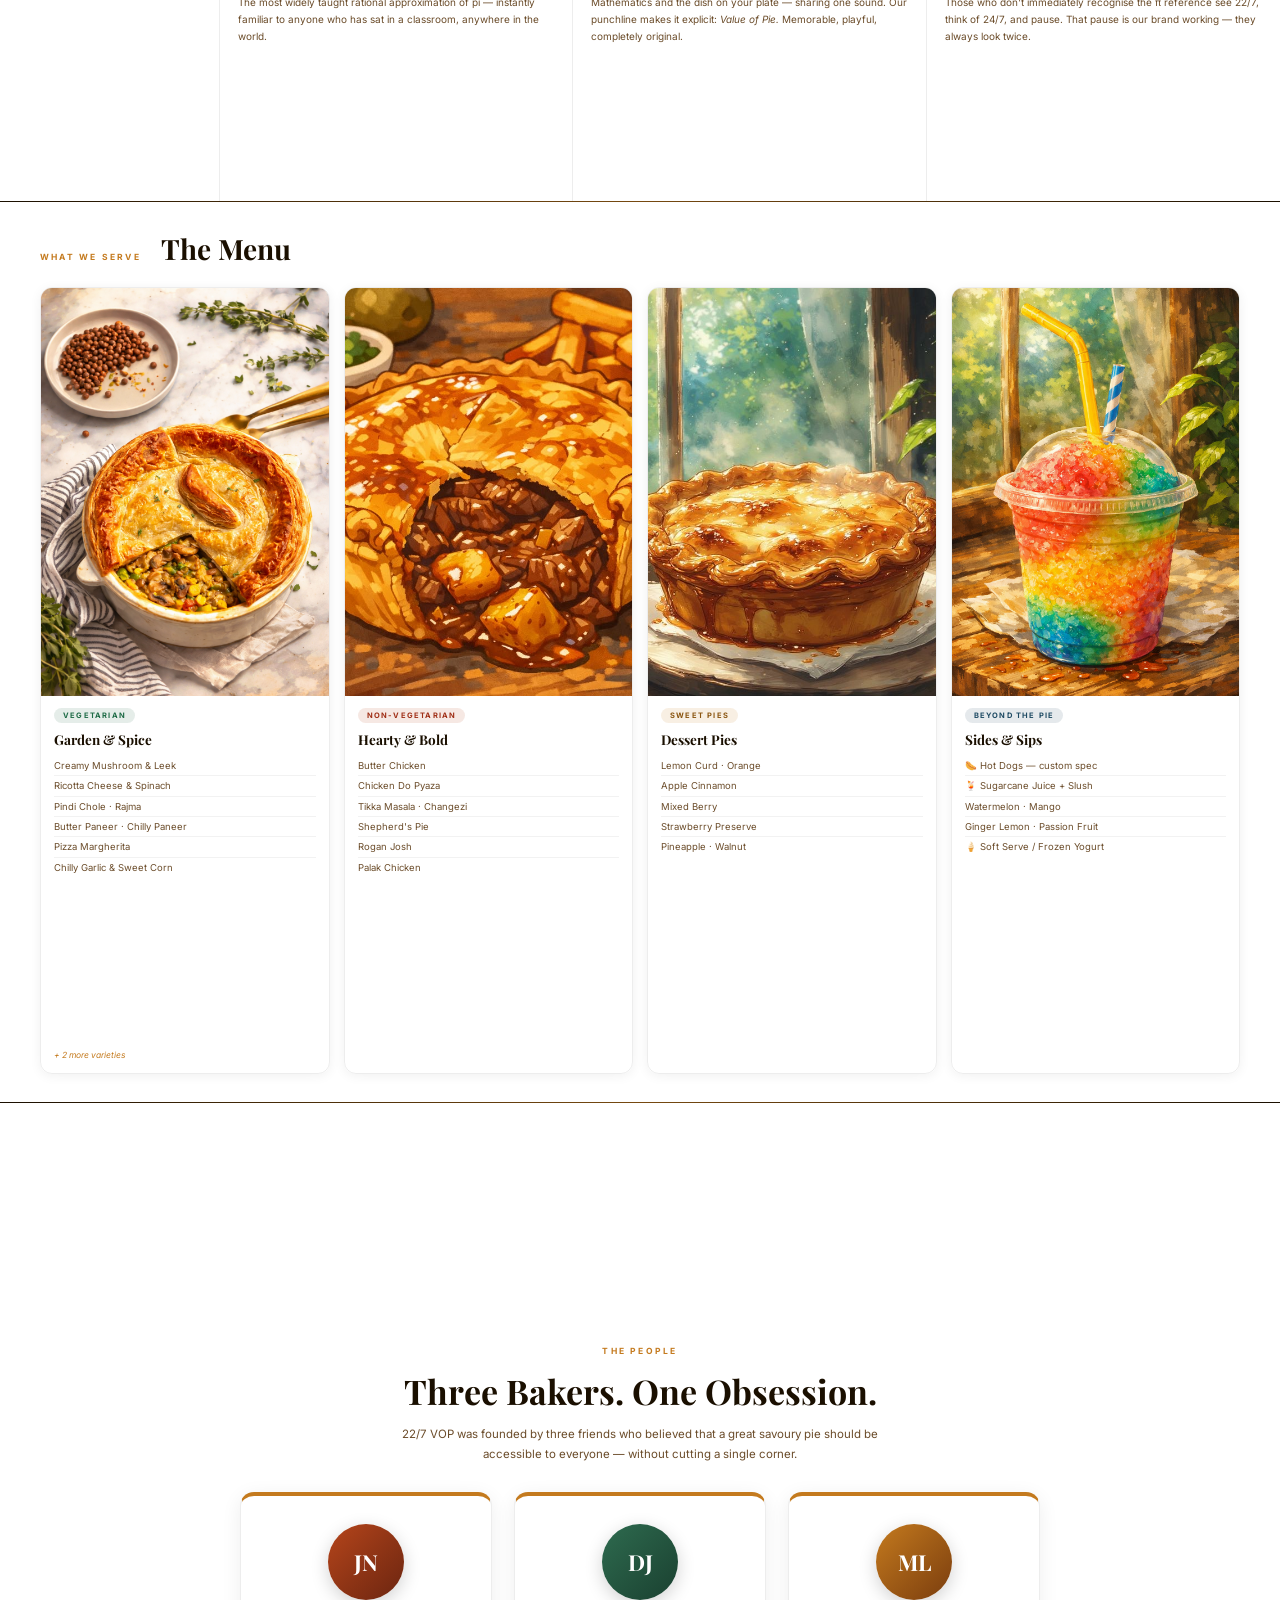
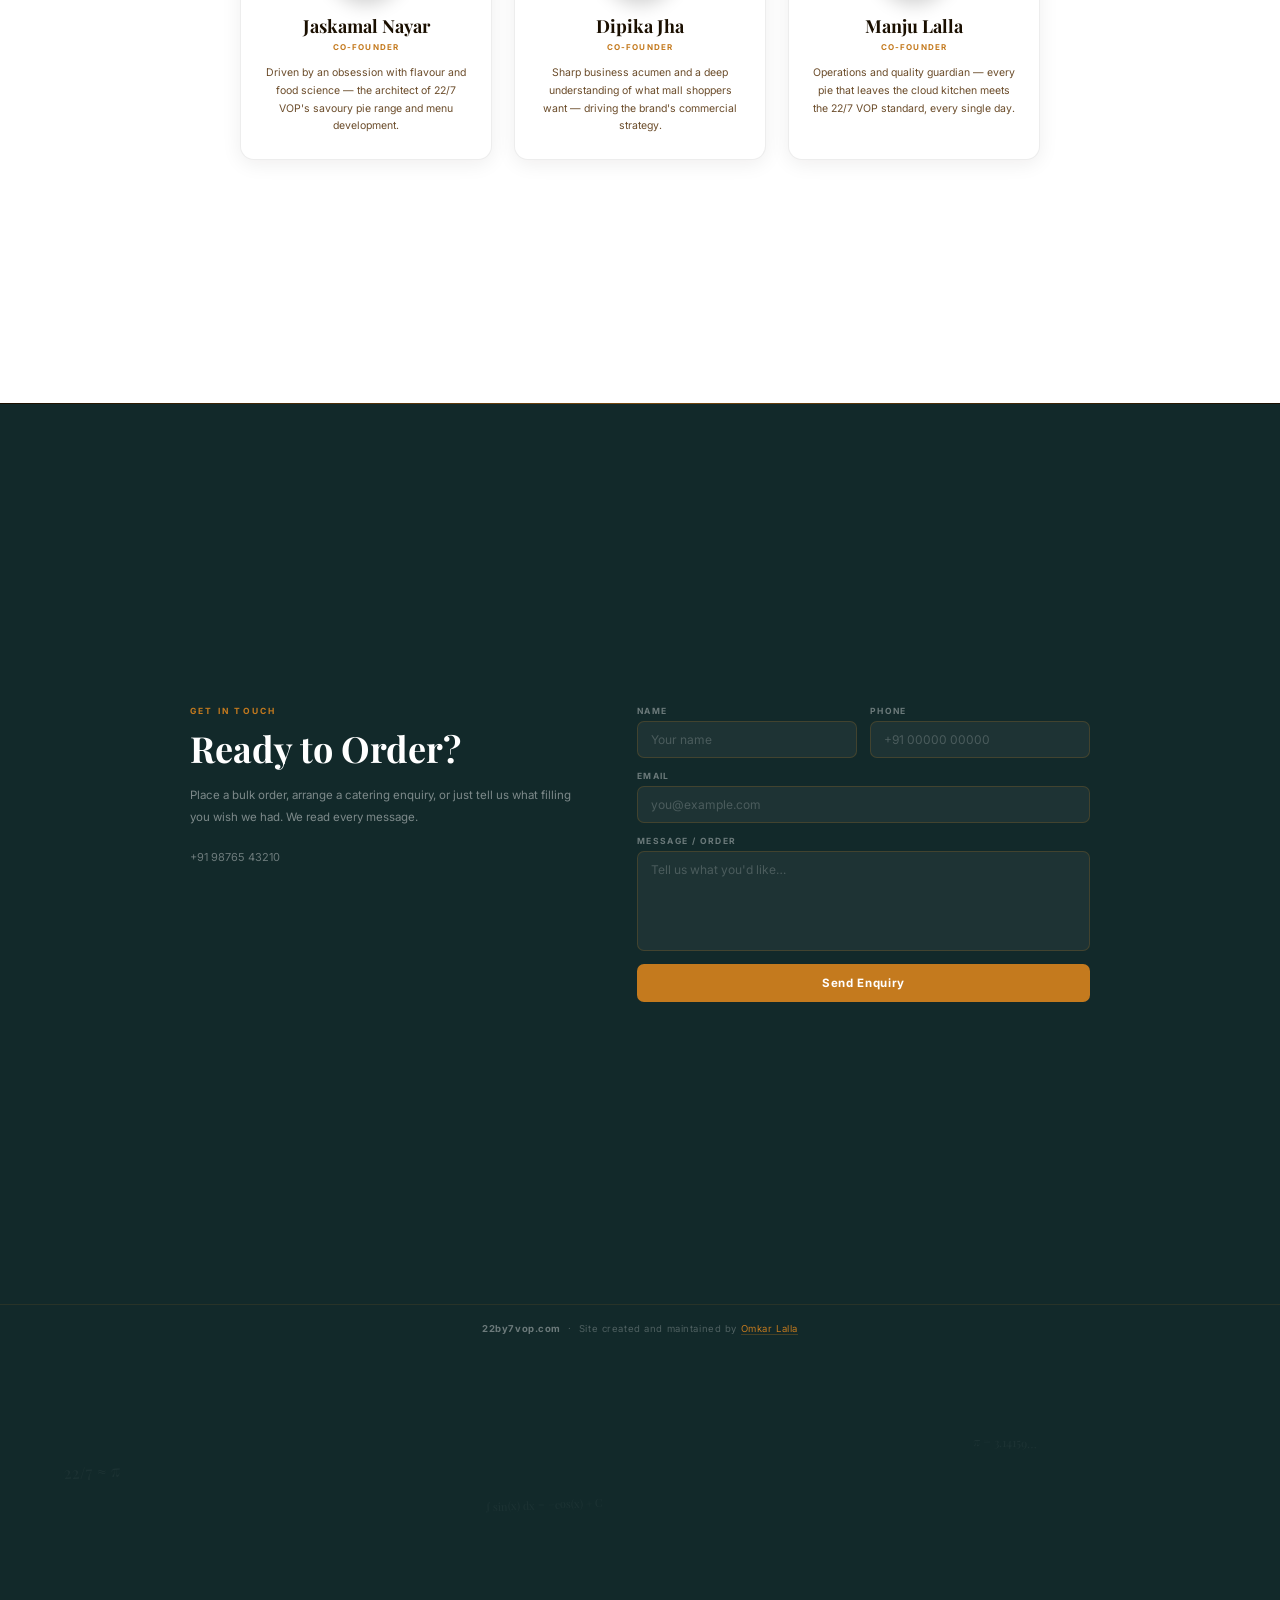
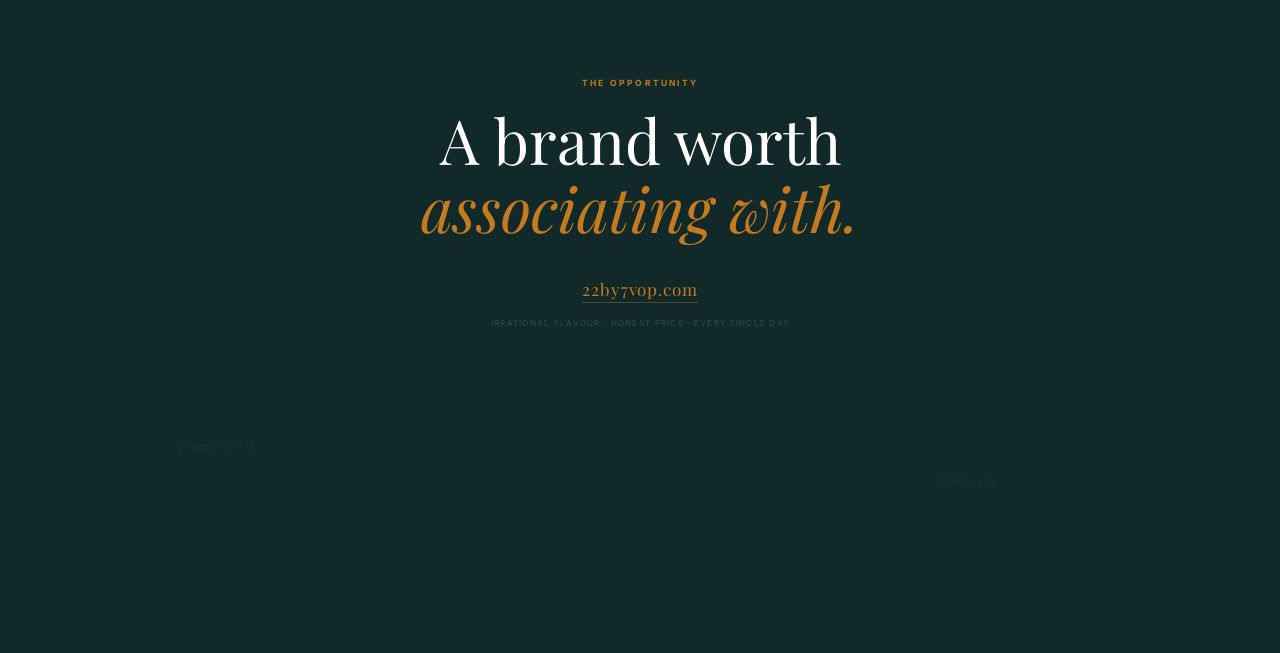
==== commit adc37f76: "Full-viewport sections, section breaks, teal bg, no interactivity, brand deck nav link Each section " ====
--- a/index.html
+++ b/index.html
@@ -7,7 +7,6 @@
   <link rel="preconnect" href="https://fonts.googleapis.com" />
   <link href="https://fonts.googleapis.com/css2?family=Playfair+Display:ital,wght@0,400;0,700;0,900;1,400;1,700&family=Inter:wght@300;400;500;600;700&display=swap" rel="stylesheet" />
   <style>
-    /* ── TOKENS ── */
     :root {
       --crust:    #c47a1e;
       --crust-dk: #7a3d0e;
@@ -16,25 +15,33 @@
       --dark:     #1a0f00;
       --mid:      #4a2c0a;
       --muted:    #6b4c2a;
-      --white:    #ffffff;
+      --teal:     rgb(18, 41, 42);
     }
 
     *, *::before, *::after { box-sizing: border-box; margin: 0; padding: 0; }
+
     html { scroll-behavior: smooth; }
-    body { font-family: 'Inter', sans-serif; background: var(--dark); color: var(--dark); overflow-x: hidden; }
+
+    body {
+      font-family: 'Inter', sans-serif;
+      background: var(--dark);
+      overflow-x: hidden;
+      user-select: none;
+    }
+
+    /* re-enable selection only inside form fields */
+    input, textarea { user-select: text; }
 
     /* ── NAV ── */
     .nav {
       position: fixed; top: 0; left: 0; right: 0; z-index: 200;
-      background: rgba(26,15,0,0.82);
-      backdrop-filter: blur(14px);
-      border-bottom: 1px solid rgba(196,122,30,0.15);
+      background: rgba(26,15,0,0.86);
+      backdrop-filter: blur(16px);
+      border-bottom: 1px solid rgba(196,122,30,0.14);
     }
     .nav-inner {
-      max-width: 1100px; margin: 0 auto;
-      padding: 0 32px;
-      height: 58px;
-      display: flex; align-items: center; justify-content: space-between;
+      max-width: 1140px; margin: 0 auto; padding: 0 36px;
+      height: 58px; display: flex; align-items: center; justify-content: space-between;
     }
     .logo { display: flex; align-items: baseline; gap: 6px; text-decoration: none; }
     .logo-fraction {
@@ -43,54 +50,70 @@
     }
     .logo-vop {
       font-size: 10px; font-weight: 700; letter-spacing: .28em;
-      text-transform: uppercase; color: rgba(255,255,255,.55);
-    }
-    .nav-links { list-style: none; display: flex; align-items: center; gap: 28px; }
+      text-transform: uppercase; color: rgba(255,255,255,.48);
+    }
+    .nav-links { list-style: none; display: flex; align-items: center; gap: 26px; }
     .nav-links a {
-      font-size: 12px; font-weight: 500; color: rgba(255,255,255,.6);
+      font-size: 11.5px; font-weight: 500; color: rgba(255,255,255,.55);
       text-decoration: none; letter-spacing: .04em; transition: color .2s;
     }
     .nav-links a:hover { color: #fff; }
+    .nav-links .btn-pitch {
+      font-style: italic; color: var(--crust);
+      border-bottom: 1px solid rgba(196,122,30,.35); padding-bottom: 1px;
+    }
+    .nav-links .btn-pitch:hover { color: #e09030; border-color: #e09030; }
     .nav-links .btn-nav {
-      background: var(--crust); color: #fff; padding: 7px 18px;
-      border-radius: 6px; font-weight: 600; letter-spacing: .05em;
-    }
-    .nav-links .btn-nav:hover { background: #d4881f; color: #fff; }
-
-    /* ── EYEBROW / SHARED ── */
+      background: var(--crust); color: #fff !important;
+      padding: 7px 18px; border-radius: 6px; font-weight: 600; font-style: normal;
+      letter-spacing: .05em; border-bottom: none;
+    }
+    .nav-links .btn-nav:hover { background: #d4881f; }
+
+    /* ── SHARED ── */
     .eyebrow {
-      font-size: 9px; font-weight: 700; letter-spacing: .26em;
+      font-size: 8.5px; font-weight: 700; letter-spacing: .26em;
       text-transform: uppercase; color: var(--crust); display: block; margin-bottom: 12px;
     }
 
+    /* ── SECTION BREAK ── */
+    .vbreak {
+      height: 1px;
+      background: linear-gradient(90deg,
+        transparent 0%,
+        rgba(196,122,30,.22) 18%,
+        rgba(196,122,30,.55) 50%,
+        rgba(196,122,30,.22) 82%,
+        transparent 100%
+      );
+      position: relative; z-index: 10;
+    }
+
     /* ════════════════════════════════════════
-       SECTION 1 — HERO / COVER
+       1 · HERO / COVER
     ════════════════════════════════════════ */
     .s-hero {
-      min-height: 100vh;
+      height: 100vh;
       background: var(--dark);
       display: flex; align-items: center; justify-content: center;
       position: relative; overflow: hidden;
-      padding: 80px 24px 60px;
     }
     .hero-glow {
       position: absolute; inset: 0; pointer-events: none;
       background:
-        radial-gradient(circle 55% at 50% 52%, rgba(196,122,30,.26) 0%, rgba(122,61,14,.10) 44%, transparent 76%),
-        radial-gradient(circle 88% at 50% 52%, rgba(74,28,5,.32) 0%, transparent 100%);
+        radial-gradient(circle 56% at 50% 52%, rgba(196,122,30,.26) 0%, rgba(122,61,14,.10) 44%, transparent 76%),
+        radial-gradient(circle 88% at 50% 52%, rgba(74,28,5,.30) 0%, transparent 100%);
     }
     .math-bg {
-      position: absolute; inset: 0; pointer-events: none; user-select: none; overflow: hidden;
+      position: absolute; inset: 0; pointer-events: none; overflow: hidden;
     }
     .math-bg span {
       position: absolute; font-family: 'Playfair Display', serif;
       white-space: nowrap; opacity: .042; color: #fff;
     }
-    /* Brand circle */
-    .brand-ring { position: relative; z-index: 2; flex-shrink: 0; }
+    .brand-ring { position: relative; z-index: 2; }
     .brand-circle {
-      width: clamp(280px, 38vw, 460px);
-      height: clamp(280px, 38vw, 460px);
+      width: clamp(260px, 36vw, 440px); height: clamp(260px, 36vw, 440px);
       border-radius: 50%;
       background: radial-gradient(circle at 50% 50%,
         #f0962c 0%, #d4841a 18%, #b86814 35%,
@@ -104,30 +127,29 @@
       pointer-events: none; z-index: 0;
     }
     .pie-watermark img {
-      width: 88%; height: 88%; object-fit: cover; border-radius: 50%;
-      opacity: 0.042; filter: grayscale(100%) brightness(0.16) sepia(1) hue-rotate(155deg) saturate(1.4);
+      width: 88%; height: 88%; object-fit: cover; border-radius: 50%; opacity: .042;
+      filter: grayscale(100%) brightness(0.16) sepia(1) hue-rotate(155deg) saturate(1.4);
     }
     .bc-num {
       font-family: 'Playfair Display', serif; font-weight: 900;
-      font-size: clamp(64px, 8vw, 100px);
+      font-size: clamp(58px, 7.5vw, 96px);
       color: #fff; line-height: 1; letter-spacing: -.02em; position: relative; z-index: 1;
     }
     .bc-slash { color: rgba(255,255,255,.65); }
     .bc-vop {
-      font-weight: 700; font-size: clamp(13px, 1.5vw, 19px); letter-spacing: .38em;
+      font-weight: 700; font-size: clamp(12px, 1.4vw, 18px); letter-spacing: .38em;
       color: rgba(255,255,255,.88); text-transform: uppercase; margin: 10px 0 8px;
       position: relative; z-index: 1;
     }
     .bc-sub {
       font-family: 'Playfair Display', serif; font-style: italic;
-      font-size: clamp(14px, 1.8vw, 21px); color: #c0392b; line-height: 1.3;
+      font-size: clamp(13px, 1.6vw, 20px); color: #c0392b; line-height: 1.3;
       position: relative; z-index: 1;
     }
-    /* Ring */
     .cover-ring {
       position: absolute; top: 50%; left: 50%; transform: translate(-50%,-50%);
-      width: calc(clamp(280px, 38vw, 460px) + 40px);
-      height: calc(clamp(280px, 38vw, 460px) + 40px);
+      width: calc(clamp(260px, 36vw, 440px) + 42px);
+      height: calc(clamp(260px, 36vw, 440px) + 42px);
       border-radius: 50%;
       background: radial-gradient(circle 50% at 50% 50%,
         transparent 0%, transparent 88%,
@@ -138,295 +160,276 @@
     }
     .pi-badge {
       position: absolute; top: -14px; right: -14px;
-      width: 68px; height: 68px; border-radius: 50%;
-      background: var(--filling); color: #fff;
+      width: 68px; height: 68px; border-radius: 50%; background: var(--filling); color: #fff;
       font-family: 'Playfair Display', serif; font-size: 30px; font-weight: 700;
       display: flex; align-items: center; justify-content: center;
       box-shadow: 0 6px 20px rgba(181,69,27,.65);
     }
     .hero-scroll-hint {
       position: absolute; bottom: 28px; left: 50%; transform: translateX(-50%);
-      font-size: 10px; letter-spacing: .18em; text-transform: uppercase;
-      color: rgba(255,255,255,.25); display: flex; flex-direction: column; align-items: center; gap: 8px;
-      animation: fadeFloat 2.6s ease-in-out infinite;
+      font-size: 9px; letter-spacing: .2em; text-transform: uppercase;
+      color: rgba(255,255,255,.22);
+      display: flex; flex-direction: column; align-items: center; gap: 8px;
+      animation: fadeFloat 2.8s ease-in-out infinite;
     }
     .hero-scroll-hint::after {
-      content: ''; display: block; width: 1px; height: 32px;
-      background: linear-gradient(to bottom, rgba(196,122,30,.5), transparent);
+      content: ''; display: block; width: 1px; height: 30px;
+      background: linear-gradient(to bottom, rgba(196,122,30,.45), transparent);
     }
     @keyframes fadeFloat {
-      0%,100% { opacity: .25; transform: translateX(-50%) translateY(0); }
-      50%      { opacity: .55; transform: translateX(-50%) translateY(5px); }
+      0%,100% { opacity: .22; transform: translateX(-50%) translateY(0); }
+      50%      { opacity: .5;  transform: translateX(-50%) translateY(5px); }
     }
 
     /* ════════════════════════════════════════
-       SECTION 2 — THE IDEA
+       2 · THE IDEA
     ════════════════════════════════════════ */
     .s-idea {
+      height: 100vh;
       background: #fff;
       display: grid;
-      grid-template-columns: minmax(200px, 280px) 1fr;
-    }
-    @media (max-width: 820px) {
-      .s-idea { grid-template-columns: 1fr; }
+      grid-template-columns: 220px 1fr;
     }
     .idea-text {
-      padding: 72px 32px 72px 52px;
+      padding: 0 24px 0 40px;
       display: flex; flex-direction: column; justify-content: center;
       border-right: 1px solid rgba(0,0,0,.07);
     }
-    @media (max-width: 820px) {
-      .idea-text { padding: 52px 32px 36px; border-right: none; border-bottom: 1px solid rgba(0,0,0,.07); }
-    }
     .idea-text h2 {
-      font-family: 'Playfair Display', serif; font-size: 26px; line-height: 1.2;
-      color: var(--dark); margin-bottom: 16px;
-    }
-    .idea-text p { font-size: 11px; line-height: 1.9; color: var(--muted); margin-bottom: 14px; }
+      font-family: 'Playfair Display', serif; font-size: 22px; line-height: 1.2;
+      color: var(--dark); margin-bottom: 14px;
+    }
+    .idea-text p { font-size: 10.5px; line-height: 1.85; color: var(--muted); margin-bottom: 12px; }
     .idea-quote {
       border-left: 3px solid var(--crust); background: rgba(196,122,30,.06);
-      padding: 12px 16px; border-radius: 0 8px 8px 0; margin-top: 6px;
+      padding: 11px 14px; border-radius: 0 7px 7px 0; margin-top: 4px;
     }
     .idea-quote p {
       font-family: 'Playfair Display', serif; font-style: italic;
-      font-size: 11.5px; color: var(--mid); margin: 0; line-height: 1.65;
-    }
-    /* 3 cards */
-    .idea-cards { display: grid; grid-template-columns: repeat(3, 1fr); }
-    @media (max-width: 640px) { .idea-cards { grid-template-columns: 1fr; } }
+      font-size: 11px; color: var(--mid); margin: 0; line-height: 1.6;
+    }
+    .idea-cards { display: grid; grid-template-columns: repeat(3, 1fr); overflow: hidden; }
     .icard { display: flex; flex-direction: column; border-right: 1px solid rgba(0,0,0,.07); }
     .icard:last-child { border-right: none; }
     .icard-visual {
-      flex: 0 0 220px;
+      flex: 0 0 55%;
       display: flex; flex-direction: column; align-items: center; justify-content: center;
-      text-align: center; padding: 32px 20px; position: relative; overflow: hidden;
+      text-align: center; padding: 24px 20px;
     }
     .icard-dark .icard-visual  { background: var(--dark); }
     .icard-red  .icard-visual  { background: linear-gradient(145deg, var(--filling), var(--crust-dk)); }
     .icard-green .icard-visual { background: var(--herb); }
     .icard-sym { font-family: 'Playfair Display', serif; font-weight: 900; color: #fff; line-height: 1; }
-    .icard-dark  .icard-sym { font-size: 52px; color: var(--crust); }
-    .icard-red   .icard-sym { font-size: 44px; }
-    .icard-green .icard-sym { font-size: 38px; }
-    .icard-sym-sub { font-size: 10px; color: rgba(255,255,255,.5); letter-spacing: .06em; margin-top: 7px; }
+    .icard-dark  .icard-sym { font-size: 56px; color: var(--crust); }
+    .icard-red   .icard-sym { font-size: 46px; }
+    .icard-green .icard-sym { font-size: 42px; }
+    .icard-sym-sub { font-size: 10px; color: rgba(255,255,255,.5); letter-spacing: .06em; margin-top: 6px; }
     .icard-dark .icard-sym-sub { color: rgba(255,255,255,.38); }
     .icard-body {
-      flex: 1; padding: 22px 20px; background: #fff;
-      display: flex; flex-direction: column; justify-content: flex-start;
+      flex: 1; padding: 18px 18px; background: #fff;
+      display: flex; flex-direction: column; justify-content: center;
       border-top: 1px solid rgba(0,0,0,.06);
     }
     .icard-body .ic-tag {
-      font-size: 7.5px; font-weight: 700; letter-spacing: .18em;
-      text-transform: uppercase; margin-bottom: 8px; display: block;
+      font-size: 7.5px; font-weight: 700; letter-spacing: .16em;
+      text-transform: uppercase; margin-bottom: 7px; display: block;
     }
     .icard-dark  .ic-tag { color: var(--crust); }
     .icard-red   .ic-tag { color: var(--filling); }
     .icard-green .ic-tag { color: var(--herb); }
     .icard-body h3 {
-      font-family: 'Playfair Display', serif; font-size: 15px;
-      color: var(--dark); margin-bottom: 9px; line-height: 1.3;
-    }
-    .icard-body p { font-size: 10.5px; color: var(--muted); line-height: 1.75; }
+      font-family: 'Playfair Display', serif; font-size: 14px;
+      color: var(--dark); margin-bottom: 7px; line-height: 1.3;
+    }
+    .icard-body p { font-size: 10px; color: var(--muted); line-height: 1.7; }
 
     /* ════════════════════════════════════════
-       SECTION 3 — THE MENU
+       3 · THE MENU
     ════════════════════════════════════════ */
     .s-menu {
-      background: #f9f6f2;
-      padding: 80px 52px;
-    }
-    @media (max-width: 700px) { .s-menu { padding: 56px 24px; } }
-    .section-hd { margin-bottom: 36px; }
-    .section-hd h2 { font-family: 'Playfair Display', serif; font-size: 34px; color: var(--dark); margin-top: 4px; }
+      height: 100vh;
+      background: #ffffff;
+      color: var(--dark);
+      padding: 28px 40px 28px;
+      display: flex; flex-direction: column;
+    }
+    .s-menu .slide-hd {
+      display: flex; align-items: baseline; gap: 20px; margin-bottom: 20px; flex-shrink: 0;
+    }
+    .s-menu .slide-hd h2 { font-family: 'Playfair Display', serif; font-size: 28px; color: var(--dark); }
+    .s-menu .slide-hd .eyebrow { margin-bottom: 0; }
     .menu-cols {
-      display: grid; grid-template-columns: repeat(4, 1fr); gap: 18px;
-    }
-    @media (max-width: 900px)  { .menu-cols { grid-template-columns: repeat(2, 1fr); } }
-    @media (max-width: 520px)  { .menu-cols { grid-template-columns: 1fr; } }
+      display: grid; grid-template-columns: repeat(4, 1fr);
+      gap: 14px; flex: 1; min-height: 0;
+    }
     .mcol {
       display: flex; flex-direction: column;
-      border-radius: 14px; overflow: hidden;
+      border-radius: 12px; overflow: hidden;
       border: 1px solid rgba(0,0,0,.07);
-      box-shadow: 0 3px 16px rgba(0,0,0,.07);
-      background: #fff;
-    }
-    .mcol-img { flex: 0 0 200px; overflow: hidden; }
-    .mcol-img img { width: 100%; height: 100%; object-fit: cover; display: block; transition: transform .4s ease; }
-    .mcol:hover .mcol-img img { transform: scale(1.04); }
-    .mcol-body { flex: 1; padding: 16px 16px 18px; display: flex; flex-direction: column; }
+      box-shadow: 0 2px 12px rgba(0,0,0,.06);
+    }
+    .mcol-img { flex: 0 0 52%; overflow: hidden; }
+    .mcol-img img { width: 100%; height: 100%; object-fit: cover; display: block; }
+    .mcol-body { flex: 1; padding: 12px 13px 13px; display: flex; flex-direction: column; }
     .mcol-tag {
       font-size: 7.5px; font-weight: 700; letter-spacing: .16em;
-      text-transform: uppercase; padding: 4px 10px; border-radius: 999px;
-      display: inline-block; margin-bottom: 9px; align-self: flex-start;
+      text-transform: uppercase; padding: 3px 9px; border-radius: 999px;
+      display: inline-block; margin-bottom: 7px; align-self: flex-start;
     }
     .mcol-tag.veg    { background: rgba(46,107,79,.12);  color: #1e6b46; }
     .mcol-tag.nonveg { background: rgba(181,69,27,.12);  color: #a03018; }
     .mcol-tag.sweet  { background: rgba(196,122,30,.12); color: #8a5510; }
     .mcol-tag.sides  { background: rgba(46,79,99,.12);   color: #1e4a63; }
-    .mcol-body h3 {
-      font-family: 'Playfair Display', serif; font-size: 15px; color: var(--dark); margin-bottom: 10px;
-    }
+    .mcol-body h3 { font-family: 'Playfair Display', serif; font-size: 13.5px; color: var(--dark); margin-bottom: 8px; }
     .mcol-items { list-style: none; flex: 1; }
     .mcol-items li {
-      font-size: 10px; color: var(--muted);
-      padding: 4px 0; border-bottom: 1px solid rgba(0,0,0,.05); line-height: 1.5;
+      font-size: 9.5px; color: var(--muted);
+      padding: 3px 0; border-bottom: 1px solid rgba(0,0,0,.05); line-height: 1.4;
     }
     .mcol-items li:last-child { border-bottom: none; }
-    .mcol-more { font-size: 9px; font-style: italic; color: var(--crust); margin-top: 7px; }
+    .mcol-more { font-size: 8.5px; font-style: italic; color: var(--crust); margin-top: 5px; }
 
     /* ════════════════════════════════════════
-       SECTION 4 — THE TEAM
+       4 · THE TEAM
     ════════════════════════════════════════ */
     .s-team {
-      background: #fff;
-      padding: 88px 52px;
-      text-align: center;
-    }
-    @media (max-width: 700px) { .s-team { padding: 60px 24px; } }
-    .s-team .section-hd { max-width: 560px; margin: 0 auto 44px; }
-    .s-team .section-hd h2 { font-size: 36px; }
-    .s-team .section-hd p { font-size: 12px; color: var(--muted); line-height: 1.8; margin-top: 12px; }
-    .team-cards { display: grid; grid-template-columns: repeat(3, 1fr); gap: 24px; max-width: 860px; margin: 0 auto; }
-    @media (max-width: 680px) { .team-cards { grid-template-columns: 1fr; max-width: 340px; } }
+      height: 100vh;
+      background: #ffffff;
+      color: var(--dark);
+      padding: 36px 52px;
+      display: flex; align-items: center; justify-content: center; flex-direction: column;
+    }
+    .s-team .slide-hd-c { text-align: center; margin-bottom: 28px; }
+    .s-team .slide-hd-c h2 { font-family: 'Playfair Display', serif; font-size: 34px; color: var(--dark); margin-bottom: 10px; }
+    .s-team .slide-hd-c p { font-size: 11.5px; color: var(--muted); line-height: 1.75; max-width: 480px; margin: 0 auto; }
+    .team-cards { display: grid; grid-template-columns: repeat(3, 1fr); gap: 22px; width: 100%; max-width: 800px; }
     .tcard {
-      background: #fff; border-radius: 16px; padding: 32px 24px 28px;
-      border: 1px solid rgba(0,0,0,.07); box-shadow: 0 5px 24px rgba(26,15,0,.07);
-      border-top: 4px solid var(--crust);
+      background: #fff; border-radius: 14px; padding: 28px 22px 24px;
+      text-align: center; border: 1px solid rgba(0,0,0,.07);
+      box-shadow: 0 4px 20px rgba(26,15,0,.07); border-top: 4px solid var(--crust);
     }
     .tcard-avatar {
-      width: 80px; height: 80px; border-radius: 50%; margin: 0 auto 16px;
+      width: 76px; height: 76px; border-radius: 50%; margin: 0 auto 14px;
       display: flex; align-items: center; justify-content: center;
-      font-family: 'Playfair Display', serif; font-size: 24px; font-weight: 700;
-      color: #fff; box-shadow: 0 6px 20px rgba(0,0,0,.18);
-    }
-    .tcard h3 { font-family: 'Playfair Display', serif; font-size: 19px; color: var(--dark); margin-bottom: 5px; }
-    .tcard .role { font-size: 8px; font-weight: 700; letter-spacing: .16em; text-transform: uppercase; color: var(--crust); margin-bottom: 13px; }
-    .tcard p { font-size: 11px; color: var(--muted); line-height: 1.75; }
+      font-family: 'Playfair Display', serif; font-size: 22px; font-weight: 700;
+      color: #fff; box-shadow: 0 5px 18px rgba(0,0,0,.18);
+    }
+    .tcard h3 { font-family: 'Playfair Display', serif; font-size: 18px; color: var(--dark); margin-bottom: 4px; }
+    .tcard .role { font-size: 8px; font-weight: 700; letter-spacing: .14em; text-transform: uppercase; color: var(--crust); margin-bottom: 12px; }
+    .tcard p { font-size: 10.5px; color: var(--muted); line-height: 1.7; }
 
     /* ════════════════════════════════════════
-       SECTION 5 — CONTACT FORM
+       5 · CONTACT FORM
     ════════════════════════════════════════ */
     .s-contact {
-      background: var(--dark);
-      padding: 88px 52px;
+      height: 100vh;
+      background: var(--teal);
+      padding: 0 52px;
+      display: flex; align-items: center; justify-content: center;
       position: relative; overflow: hidden;
     }
-    @media (max-width: 700px) { .s-contact { padding: 60px 24px; } }
-    .s-contact .contact-glow {
+    .contact-glow {
       position: absolute; inset: 0; pointer-events: none;
-      background: radial-gradient(circle 60% at 50% 100%, rgba(196,122,30,.12) 0%, transparent 70%);
+      background: radial-gradient(circle 55% at 50% 100%, rgba(196,122,30,.10) 0%, transparent 65%);
     }
     .contact-inner {
       position: relative; z-index: 1;
-      max-width: 900px; margin: 0 auto;
+      width: 100%; max-width: 900px;
       display: grid; grid-template-columns: 1fr 1fr; gap: 64px; align-items: start;
     }
-    @media (max-width: 760px) { .contact-inner { grid-template-columns: 1fr; gap: 40px; } }
     .contact-left .eyebrow { color: var(--crust); }
     .contact-left h2 {
       font-family: 'Playfair Display', serif; font-size: 36px; line-height: 1.15;
-      color: #fff; margin-bottom: 18px;
-    }
-    .contact-left p { font-size: 12px; color: rgba(255,255,255,.5); line-height: 1.85; margin-bottom: 24px; }
-    .contact-detail {
-      display: flex; align-items: center; gap: 10px;
-      font-size: 11.5px; color: rgba(255,255,255,.45);
-    }
-    /* Form */
-    .contact-form { display: flex; flex-direction: column; gap: 14px; }
-    .form-row { display: grid; grid-template-columns: 1fr 1fr; gap: 14px; }
-    @media (max-width: 480px) { .form-row { grid-template-columns: 1fr; } }
-    .form-group { display: flex; flex-direction: column; gap: 6px; }
+      color: #fff; margin-bottom: 16px;
+    }
+    .contact-left p { font-size: 11.5px; color: rgba(255,255,255,.45); line-height: 1.85; margin-bottom: 22px; }
+    .contact-detail { font-size: 11px; color: rgba(255,255,255,.38); }
+    .contact-form { display: flex; flex-direction: column; gap: 13px; }
+    .form-row { display: grid; grid-template-columns: 1fr 1fr; gap: 13px; }
+    .form-group { display: flex; flex-direction: column; gap: 5px; }
     .form-group label {
-      font-size: 9px; font-weight: 700; letter-spacing: .16em;
-      text-transform: uppercase; color: rgba(255,255,255,.45);
+      font-size: 8.5px; font-weight: 700; letter-spacing: .16em;
+      text-transform: uppercase; color: rgba(255,255,255,.38);
     }
     .form-group input,
     .form-group textarea {
-      background: rgba(255,255,255,.06);
-      border: 1px solid rgba(196,122,30,.25);
-      border-radius: 8px; padding: 11px 14px;
+      background: rgba(255,255,255,.05);
+      border: 1px solid rgba(196,122,30,.22);
+      border-radius: 7px; padding: 10px 13px;
       font-family: 'Inter', sans-serif; font-size: 12px;
       color: #fff; outline: none;
       transition: border-color .2s, background .2s;
     }
     .form-group input::placeholder,
-    .form-group textarea::placeholder { color: rgba(255,255,255,.22); }
+    .form-group textarea::placeholder { color: rgba(255,255,255,.2); }
     .form-group input:focus,
     .form-group textarea:focus {
-      border-color: var(--crust); background: rgba(196,122,30,.08);
-    }
-    .form-group textarea { resize: vertical; min-height: 110px; }
+      border-color: var(--crust); background: rgba(196,122,30,.07);
+    }
+    .form-group textarea { resize: none; height: 100px; }
     .btn-submit {
       background: var(--crust); color: #fff; border: none;
-      padding: 13px 28px; border-radius: 8px;
-      font-family: 'Inter', sans-serif; font-size: 12px; font-weight: 700;
+      padding: 12px 28px; border-radius: 7px;
+      font-family: 'Inter', sans-serif; font-size: 11.5px; font-weight: 700;
       letter-spacing: .06em; cursor: pointer;
-      transition: background .2s, transform .15s;
-      align-self: flex-start;
-    }
-    .btn-submit:hover { background: #d4881f; transform: translateY(-1px); }
-    .btn-submit.full { align-self: stretch; }
+      transition: background .2s;
+    }
+    .btn-submit:hover { background: #d4881f; }
 
     /* ════════════════════════════════════════
        CREDIT STRIP
     ════════════════════════════════════════ */
     .credit-strip {
-      background: #100900;
-      border-top: 1px solid rgba(196,122,30,.1);
-      border-bottom: 1px solid rgba(196,122,30,.1);
-      padding: 18px 32px;
+      background: var(--teal);
+      border-top: 1px solid rgba(196,122,30,.12);
+      padding: 16px 32px;
       text-align: center;
     }
-    .credit-strip p {
-      font-size: 10px; color: rgba(255,255,255,.28); letter-spacing: .06em; line-height: 1.7;
-    }
+    .credit-strip p { font-size: 9.5px; color: rgba(255,255,255,.26); letter-spacing: .06em; line-height: 1.7; }
     .credit-strip a {
-      color: var(--crust); text-decoration: none; border-bottom: 1px solid rgba(196,122,30,.3);
+      color: var(--crust); text-decoration: none;
+      border-bottom: 1px solid rgba(196,122,30,.28);
       transition: color .2s, border-color .2s;
     }
     .credit-strip a:hover { color: #e09030; border-color: #e09030; }
 
     /* ════════════════════════════════════════
-       SECTION 6 — CLOSING
+       6 · CLOSING
     ════════════════════════════════════════ */
     .s-close {
-      background: var(--dark);
-      min-height: 100vh;
+      height: 100vh;
+      background: var(--teal);
       display: flex; flex-direction: column; align-items: center; justify-content: center;
       text-align: center; padding: 80px 24px;
       position: relative; overflow: hidden;
     }
-    .s-close .close-glow {
+    .close-glow {
       position: absolute; inset: 0; pointer-events: none;
       background:
-        radial-gradient(circle 55% at 50% 50%, rgba(196,122,30,.22) 0%, rgba(122,61,14,.08) 44%, transparent 76%),
-        radial-gradient(circle 88% at 50% 50%, rgba(74,28,5,.30) 0%, transparent 100%);
+        radial-gradient(circle 52% at 50% 50%, rgba(196,122,30,.18) 0%, rgba(122,61,14,.06) 44%, transparent 74%),
+        radial-gradient(circle 85% at 50% 50%, rgba(0,0,0,.22) 0%, transparent 100%);
+    }
+    .close-math { position: absolute; inset: 0; pointer-events: none; overflow: hidden; }
+    .close-math span {
+      position: absolute; font-family: 'Playfair Display', serif;
+      white-space: nowrap; opacity: .04; color: #fff;
     }
     .close-content { position: relative; z-index: 1; }
     .close-headline {
       font-family: 'Playfair Display', serif;
-      font-size: clamp(40px, 7vw, 72px); line-height: 1.12; color: #fff;
-      margin: 20px 0 40px;
+      font-size: clamp(40px, 6.5vw, 62px); line-height: 1.1; color: #fff;
+      margin: 18px 0 36px;
     }
     .close-headline em { font-style: italic; color: var(--crust); }
     .close-url {
-      font-family: 'Playfair Display', serif; font-size: 18px;
+      font-family: 'Playfair Display', serif; font-size: 17px;
       color: var(--crust); letter-spacing: .05em; text-decoration: none;
-      border-bottom: 1px solid rgba(196,122,30,.4);
-      padding-bottom: 2px;
+      border-bottom: 1px solid rgba(196,122,30,.38); padding-bottom: 2px;
     }
     .close-url:hover { color: #e09030; border-color: #e09030; }
     .close-foot {
-      margin-top: 20px; font-size: 9px;
-      color: rgba(255,255,255,.18); letter-spacing: .16em; text-transform: uppercase;
-    }
-    .close-math {
-      position: absolute; inset: 0; pointer-events: none; user-select: none; overflow: hidden;
-    }
-    .close-math span {
-      position: absolute; font-family: 'Playfair Display', serif;
-      white-space: nowrap; opacity: .04; color: #fff;
+      margin-top: 18px; font-size: 8px;
+      color: rgba(255,255,255,.16); letter-spacing: .16em; text-transform: uppercase;
     }
   </style>
 </head>
@@ -443,6 +446,7 @@
         <li><a href="#idea">The Idea</a></li>
         <li><a href="#menu">Menu</a></li>
         <li><a href="#team">Team</a></li>
+        <li><a href="/brandpresentation" class="btn-pitch">Brand Deck</a></li>
         <li><a href="#contact" class="btn-nav">Get in Touch</a></li>
       </ul>
     </div>
@@ -467,7 +471,6 @@
       <span style="left:45%;top:86%;font-size:11px;transform:rotate(-2deg)">Γ(n+1) = n!</span>
       <span style="left:71%;top:89%;font-size:12px;transform:rotate(3deg)">arctan(1) = π/4</span>
     </div>
-
     <div class="brand-ring">
       <div class="cover-ring"></div>
       <div class="brand-circle">
@@ -480,9 +483,10 @@
       </div>
       <div class="pi-badge">π</div>
     </div>
-
     <div class="hero-scroll-hint">scroll</div>
   </section>
+
+  <div class="vbreak"></div>
 
   <!-- ════════════════════════════════════════
        2 · THE IDEA
@@ -496,7 +500,6 @@
         <p>"Strong recall, clear personality, and a name that rewards those who get it — while intriguing those who don't."</p>
       </div>
     </div>
-
     <div class="idea-cards">
       <div class="icard icard-dark">
         <div class="icard-visual">
@@ -509,7 +512,6 @@
           <p>The most widely taught rational approximation of pi — instantly familiar to anyone who has sat in a classroom, anywhere in the world.</p>
         </div>
       </div>
-
       <div class="icard icard-red">
         <div class="icard-visual">
           <div class="icard-sym">π = PIE</div>
@@ -520,10 +522,9 @@
           <p>Mathematics and the dish on your plate — sharing one sound. Our punchline makes it explicit: <em>Value of Pie.</em> Memorable, playful, completely original.</p>
         </div>
       </div>
-
       <div class="icard icard-green">
         <div class="icard-visual">
-          <div class="icard-sym" style="font-size:32px;text-align:center;line-height:1.35">22/7<br/>vs<br/>24/7</div>
+          <div class="icard-sym" style="font-size:34px;text-align:center;line-height:1.3">22/7<br/>vs<br/>24/7</div>
         </div>
         <div class="icard-body">
           <span class="ic-tag">The Recall</span>
@@ -534,16 +535,17 @@
     </div>
   </section>
 
+  <div class="vbreak"></div>
+
   <!-- ════════════════════════════════════════
        3 · THE MENU
   ════════════════════════════════════════ -->
   <section class="s-menu" id="menu">
-    <div class="section-hd">
+    <div class="slide-hd">
       <span class="eyebrow">What We Serve</span>
       <h2>The Menu</h2>
     </div>
     <div class="menu-cols">
-
       <div class="mcol">
         <div class="mcol-img"><img src="veg pie.png" alt="Vegetarian Pies" /></div>
         <div class="mcol-body">
@@ -560,7 +562,6 @@
           <div class="mcol-more">+ 2 more varieties</div>
         </div>
       </div>
-
       <div class="mcol">
         <div class="mcol-img"><img src="meat pie.png" alt="Non-Vegetarian Pies" /></div>
         <div class="mcol-body">
@@ -576,7 +577,6 @@
           </ul>
         </div>
       </div>
-
       <div class="mcol">
         <div class="mcol-img"><img src="sweet pie.png" alt="Sweet Pies" /></div>
         <div class="mcol-body">
@@ -591,7 +591,6 @@
           </ul>
         </div>
       </div>
-
       <div class="mcol">
         <div class="mcol-img"><img src="slush.png" alt="Beverages and Sides" /></div>
         <div class="mcol-body">
@@ -606,15 +605,16 @@
           </ul>
         </div>
       </div>
-
     </div>
   </section>
+
+  <div class="vbreak"></div>
 
   <!-- ════════════════════════════════════════
        4 · THE TEAM
   ════════════════════════════════════════ -->
   <section class="s-team" id="team">
-    <div class="section-hd">
+    <div class="slide-hd-c">
       <span class="eyebrow">The People</span>
       <h2>Three Bakers. One Obsession.</h2>
       <p>22/7 VOP was founded by three friends who believed that a great savoury pie should be accessible to everyone — without cutting a single corner.</p>
@@ -640,6 +640,8 @@
       </div>
     </div>
   </section>
+
+  <div class="vbreak"></div>
 
   <!-- ════════════════════════════════════════
        5 · CONTACT FORM
@@ -673,19 +675,17 @@
         </div>
         <div class="form-group">
           <label for="message">Message / Order</label>
-          <textarea id="message" name="message" rows="4" placeholder="Tell us what you'd like…" required></textarea>
-        </div>
-        <button type="submit" class="btn-submit full">Send Enquiry</button>
+          <textarea id="message" name="message" placeholder="Tell us what you'd like…" required></textarea>
+        </div>
+        <button type="submit" class="btn-submit">Send Enquiry</button>
       </form>
     </div>
   </section>
 
-  <!-- ════════════════════════════════════════
-       CREDIT STRIP
-  ════════════════════════════════════════ -->
+  <!-- CREDIT STRIP -->
   <div class="credit-strip">
     <p>
-      <strong style="color:rgba(255,255,255,.45)">22by7vop.com</strong>
+      <strong style="color:rgba(255,255,255,.38)">22by7vop.com</strong>
       &nbsp;·&nbsp;
       Site created and maintained by
       <a href="https://omkarlalla-code.github.io" target="_blank" rel="noopener">Omkar Lalla</a>
@@ -705,7 +705,7 @@
       <span style="left:38%;top:16%;font-size:11px;transform:rotate(-2deg)">∫ sin(x) dx = −cos(x) + C</span>
     </div>
     <div class="close-content">
-      <span class="eyebrow" style="justify-content:center;text-align:center">The Opportunity</span>
+      <span class="eyebrow" style="text-align:center">The Opportunity</span>
       <div class="close-headline">A brand worth<br/><em>associating with.</em></div>
       <a class="close-url" href="https://22by7vop.com">22by7vop.com</a>
       <div class="close-foot">Irrational Flavour · Honest Price · Every Single Day</div>
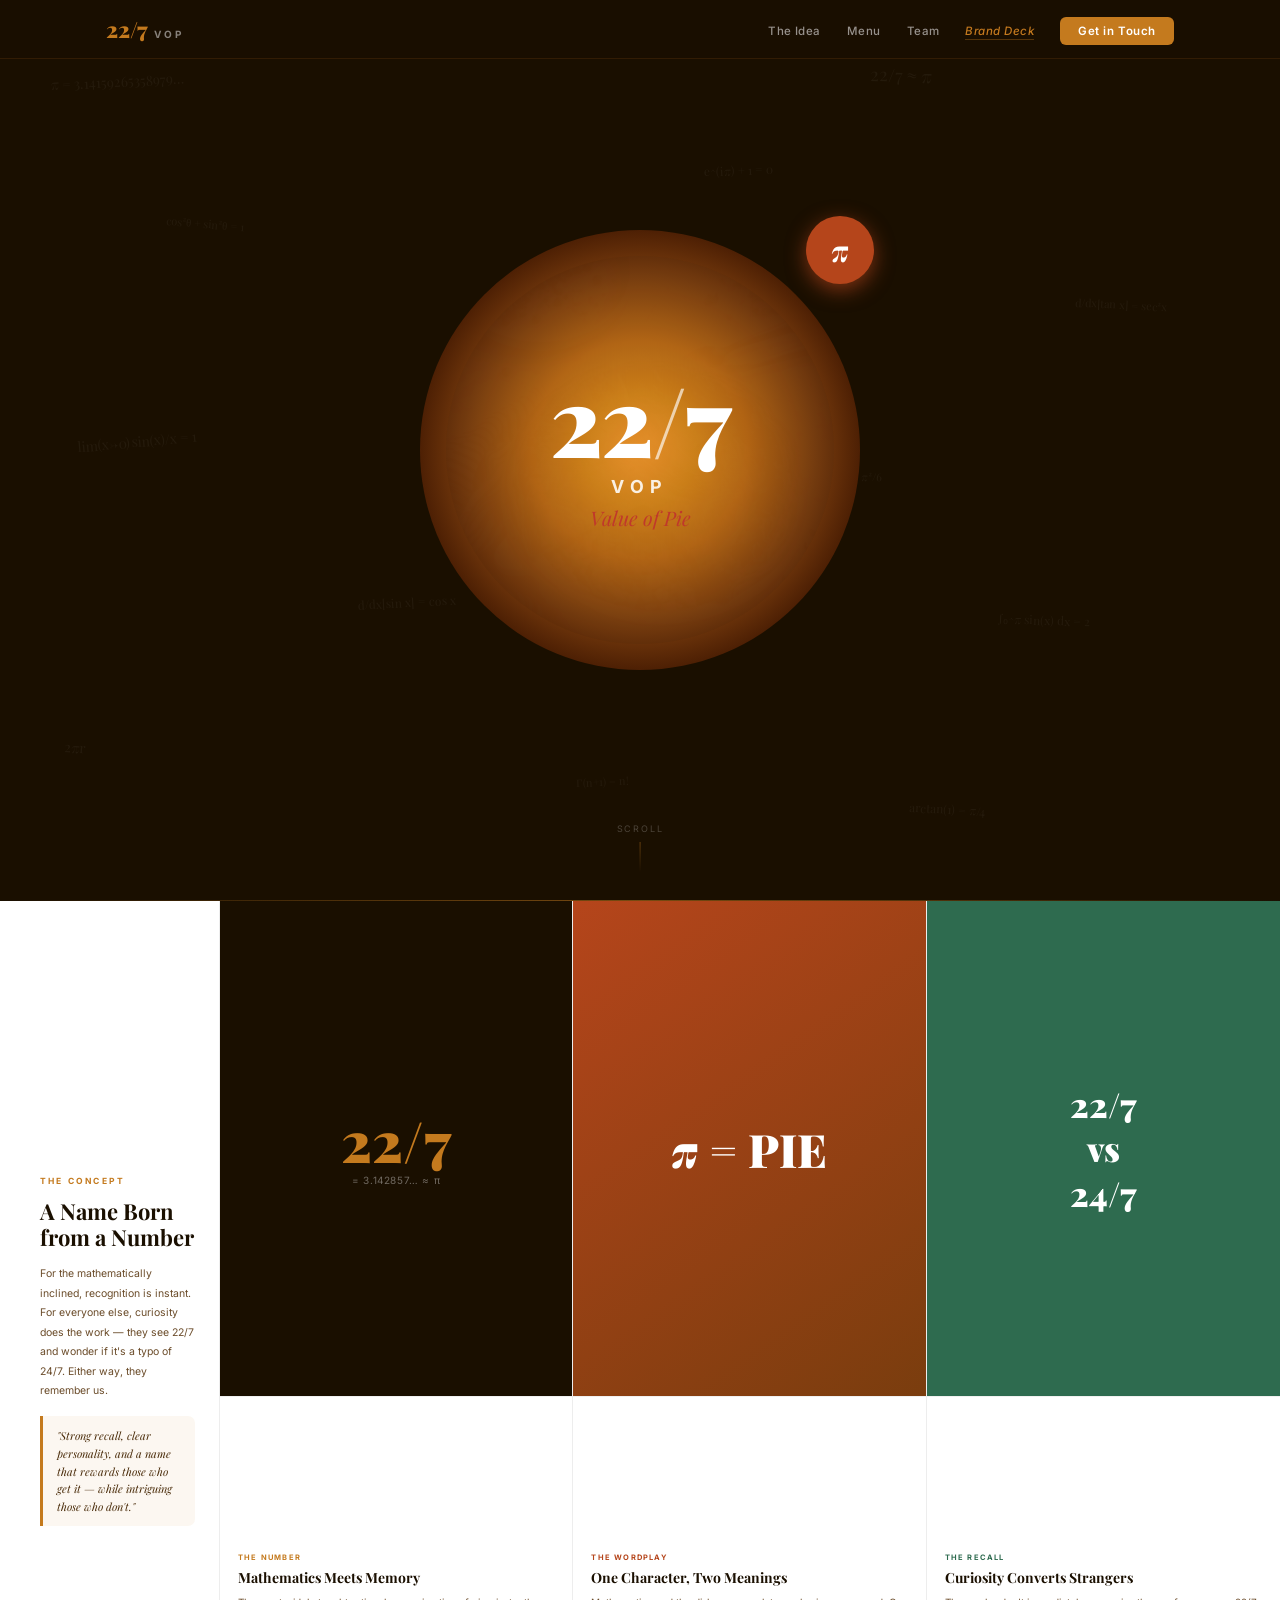
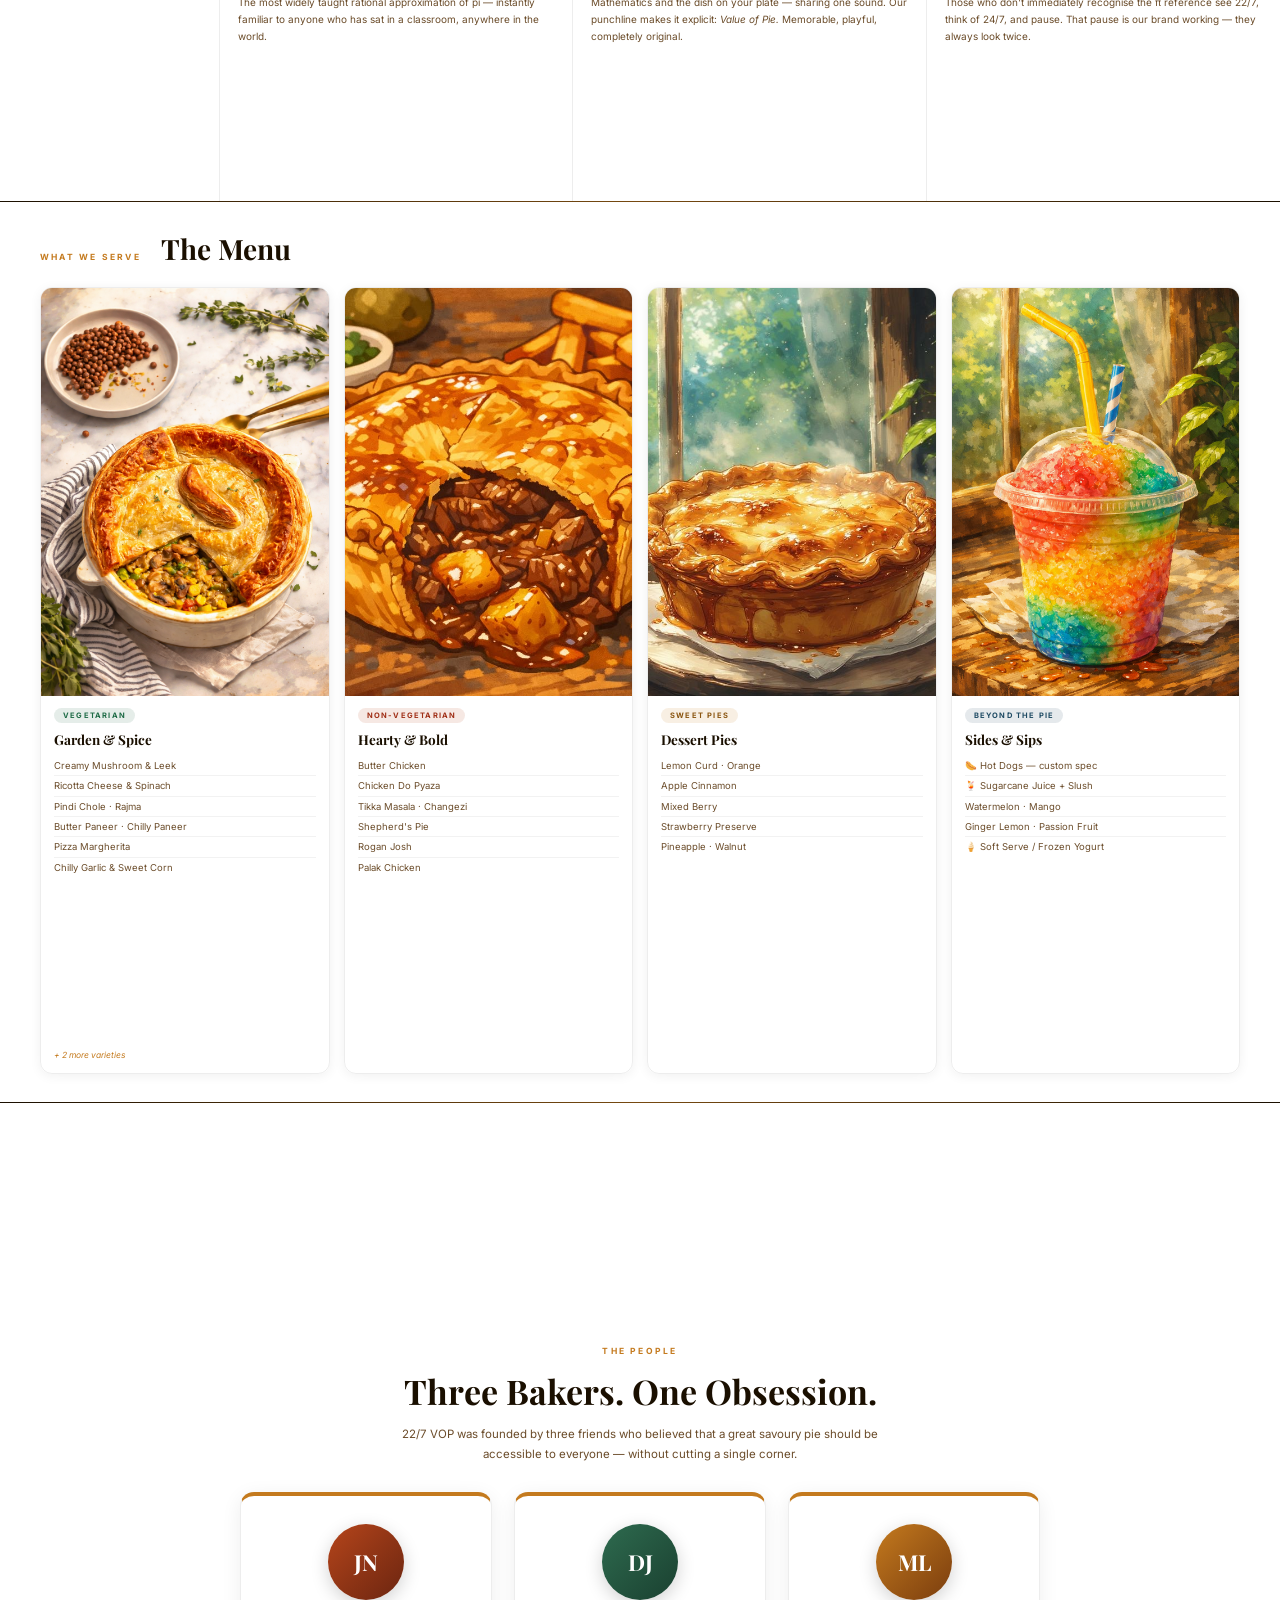
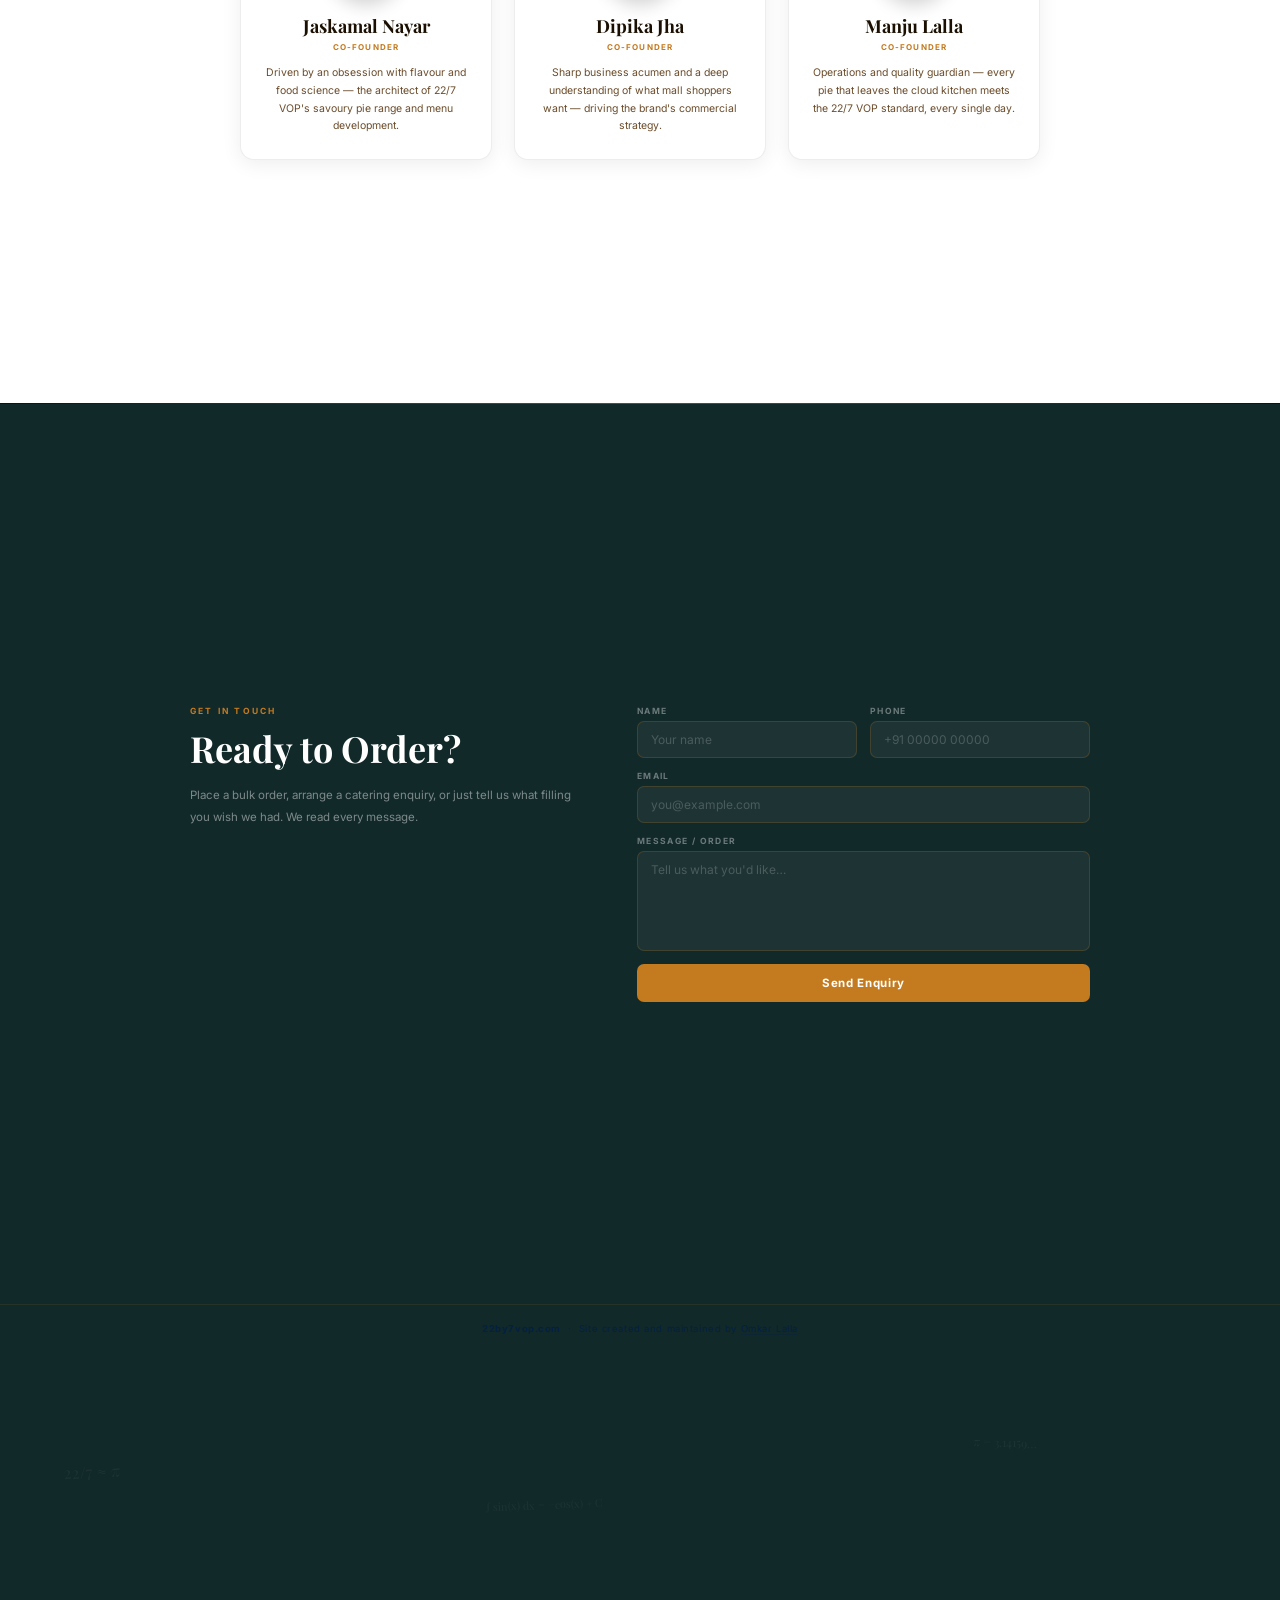
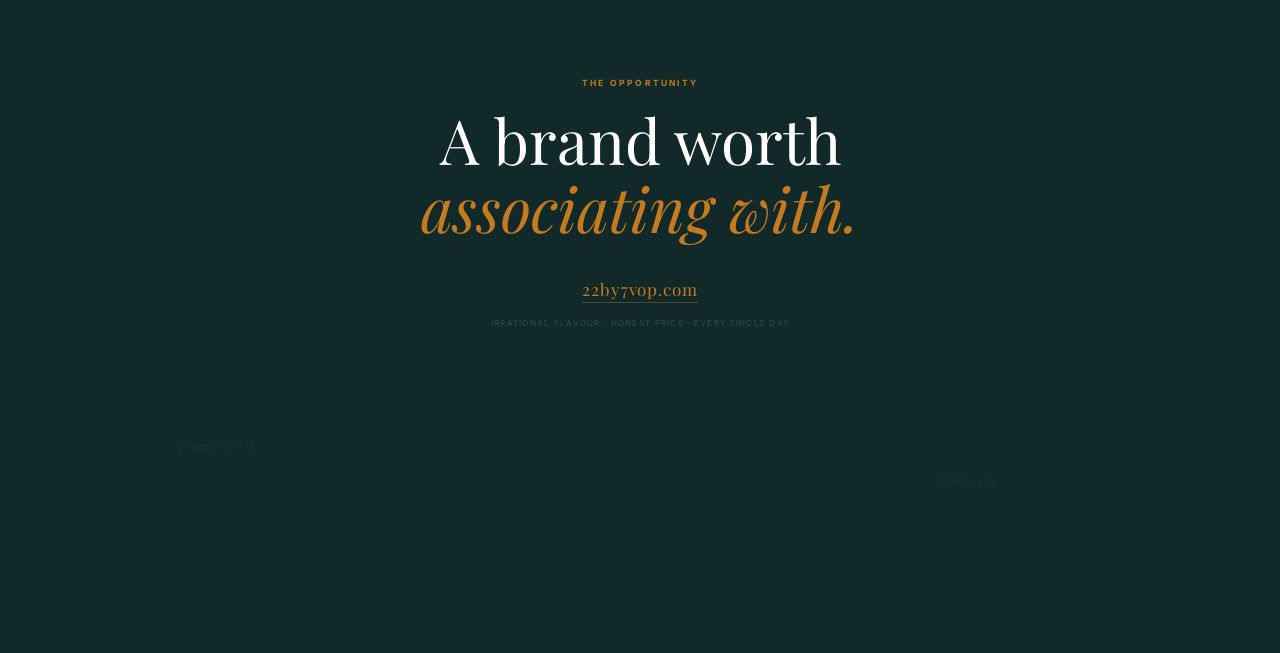
==== commit 1f313730: "Remove phone number; set credit strip text to rgb(3,33,66) Co-Authored-By: Claude Sonnet 4.6 <norepl" ====
--- a/index.html
+++ b/index.html
@@ -385,13 +385,13 @@
       padding: 16px 32px;
       text-align: center;
     }
-    .credit-strip p { font-size: 9.5px; color: rgba(255,255,255,.26); letter-spacing: .06em; line-height: 1.7; }
+    .credit-strip p { font-size: 9.5px; color: rgb(3, 33, 66); letter-spacing: .06em; line-height: 1.7; }
     .credit-strip a {
-      color: var(--crust); text-decoration: none;
-      border-bottom: 1px solid rgba(196,122,30,.28);
+      color: rgb(3, 33, 66); text-decoration: none;
+      border-bottom: 1px solid rgba(3,33,66,.4);
       transition: color .2s, border-color .2s;
     }
-    .credit-strip a:hover { color: #e09030; border-color: #e09030; }
+    .credit-strip a:hover { color: rgb(5, 55, 110); border-color: rgb(5,55,110); }
 
     /* ════════════════════════════════════════
        6 · CLOSING
@@ -653,7 +653,6 @@
         <span class="eyebrow">Get in Touch</span>
         <h2>Ready to Order?</h2>
         <p>Place a bulk order, arrange a catering enquiry, or just tell us what filling you wish we had. We read every message.</p>
-        <div class="contact-detail">+91 98765 43210</div>
       </div>
       <form class="contact-form" action="https://formspree.io/f/xzdjekpj" method="POST">
         <input type="hidden" name="_next" value="https://22by7vop.com/?sent=1" />
@@ -685,7 +684,7 @@
   <!-- CREDIT STRIP -->
   <div class="credit-strip">
     <p>
-      <strong style="color:rgba(255,255,255,.38)">22by7vop.com</strong>
+      <strong style="color:rgb(3,33,66)">22by7vop.com</strong>
       &nbsp;·&nbsp;
       Site created and maintained by
       <a href="https://omkarlalla-code.github.io" target="_blank" rel="noopener">Omkar Lalla</a>
